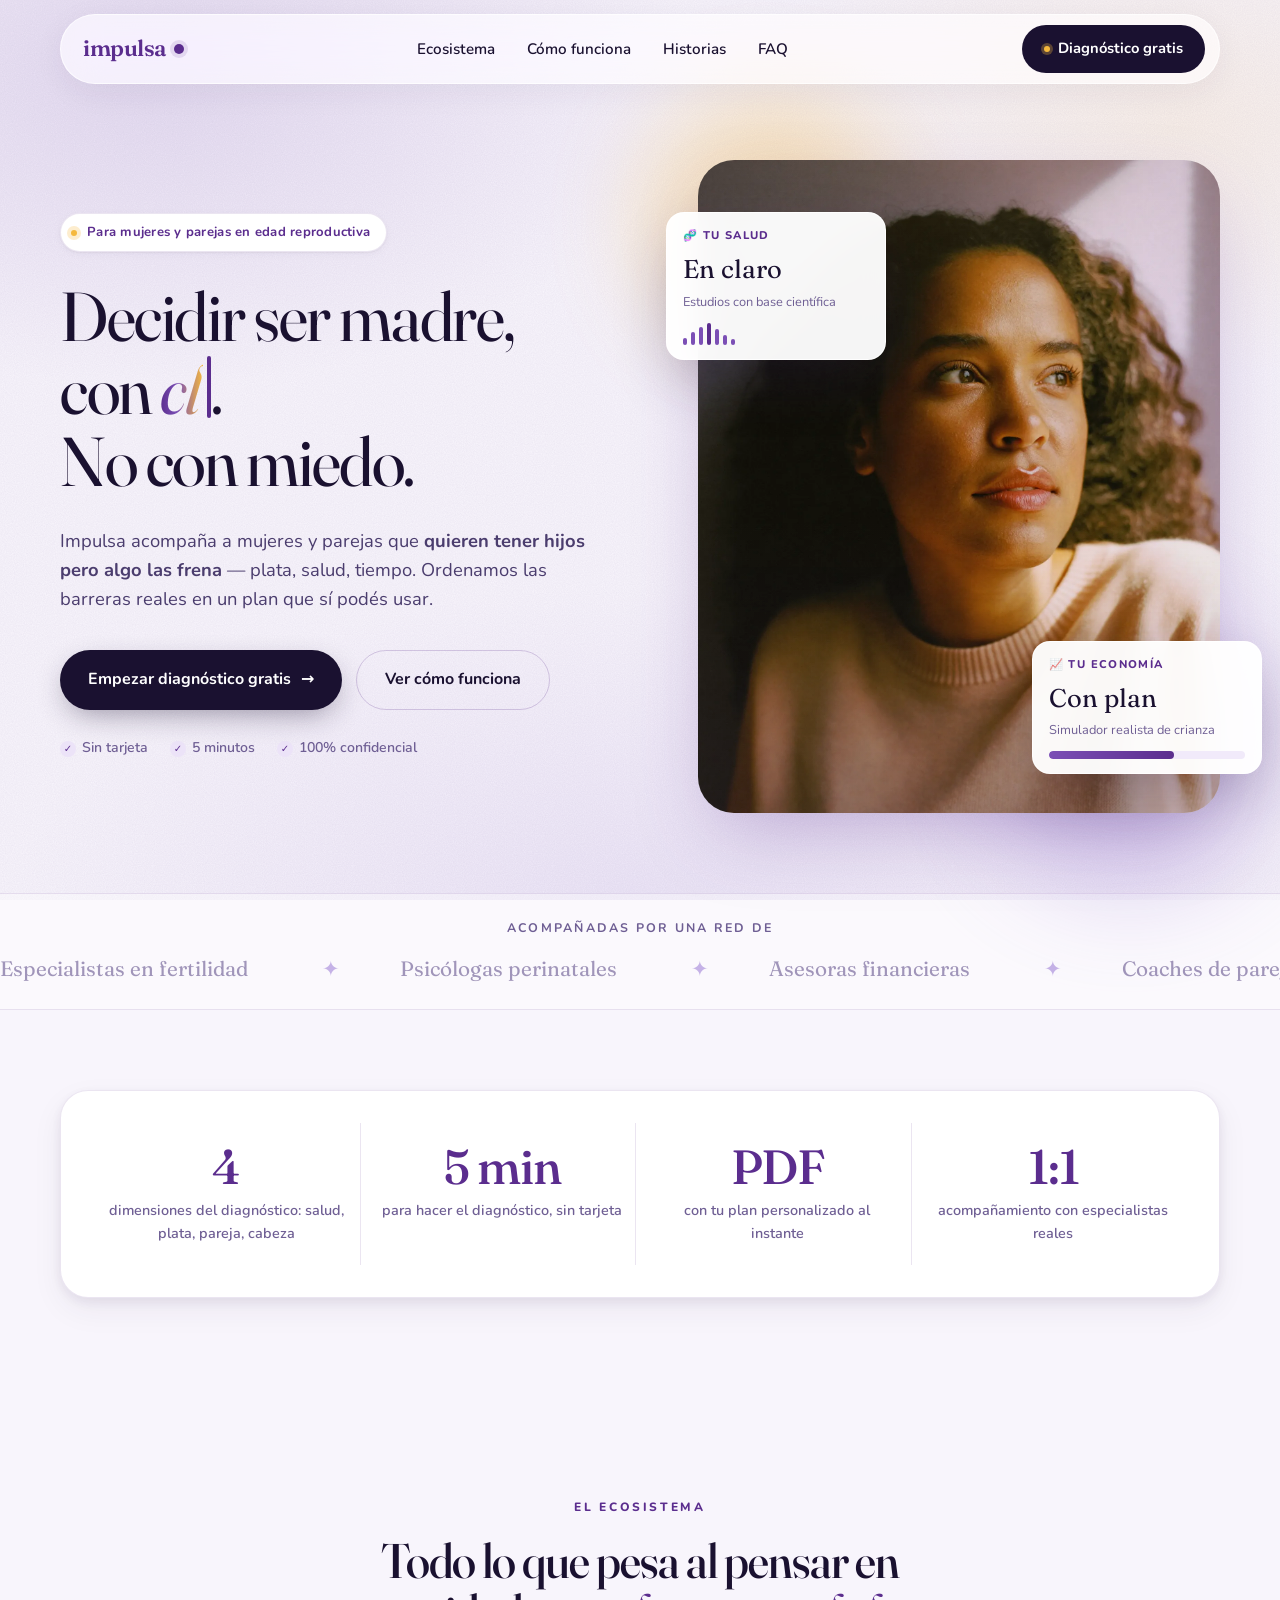
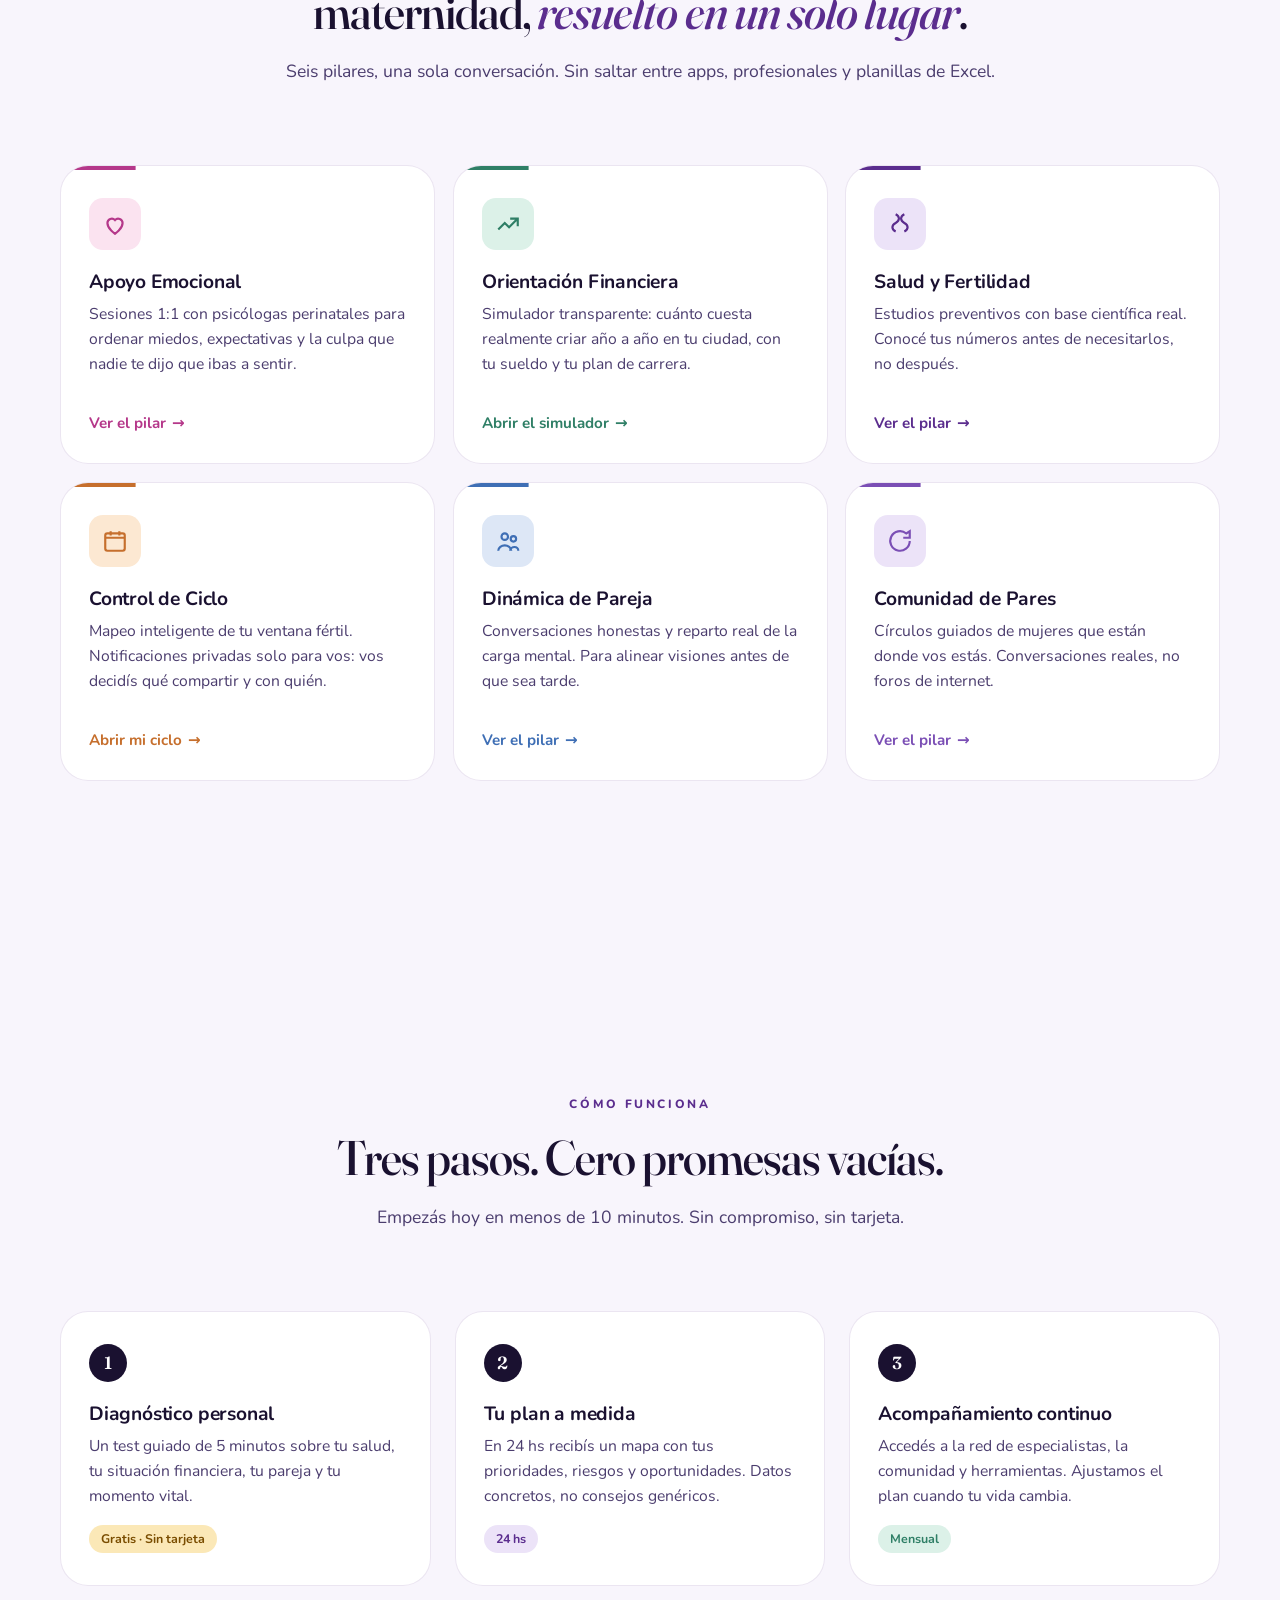
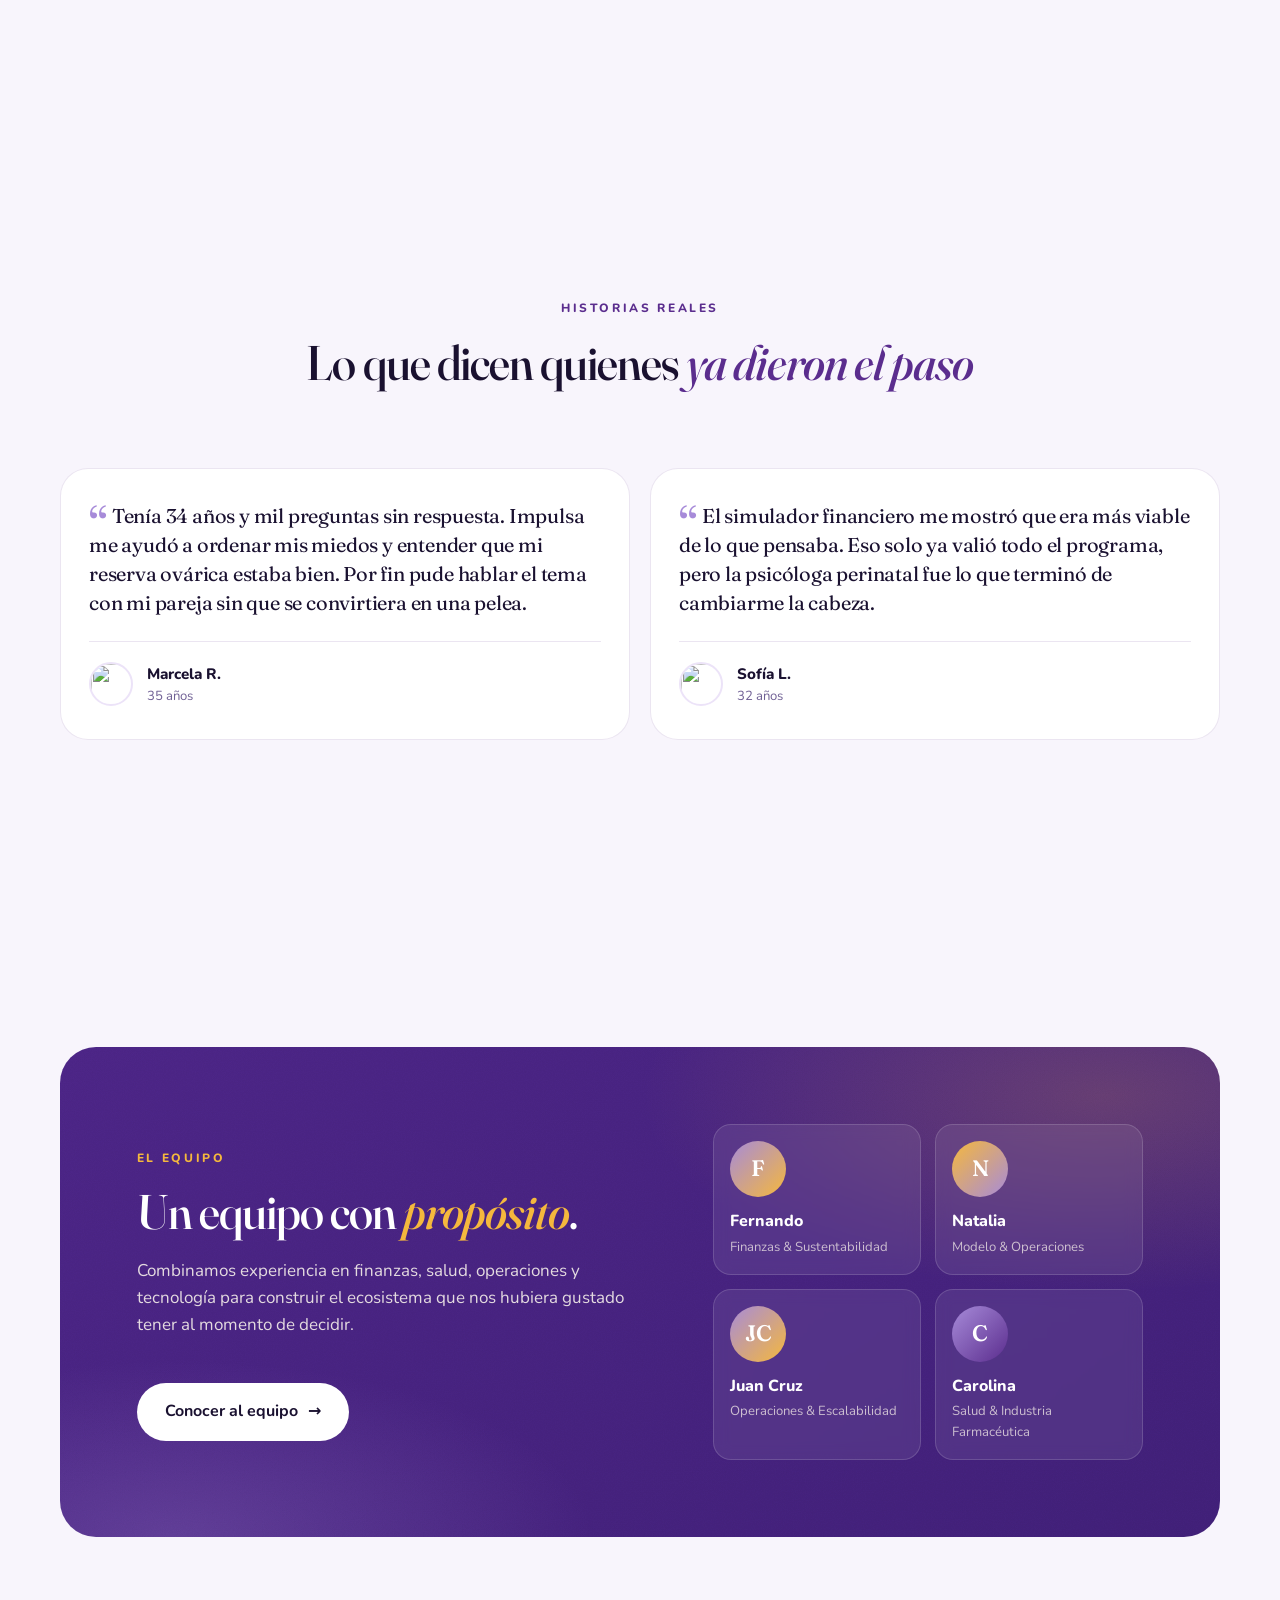
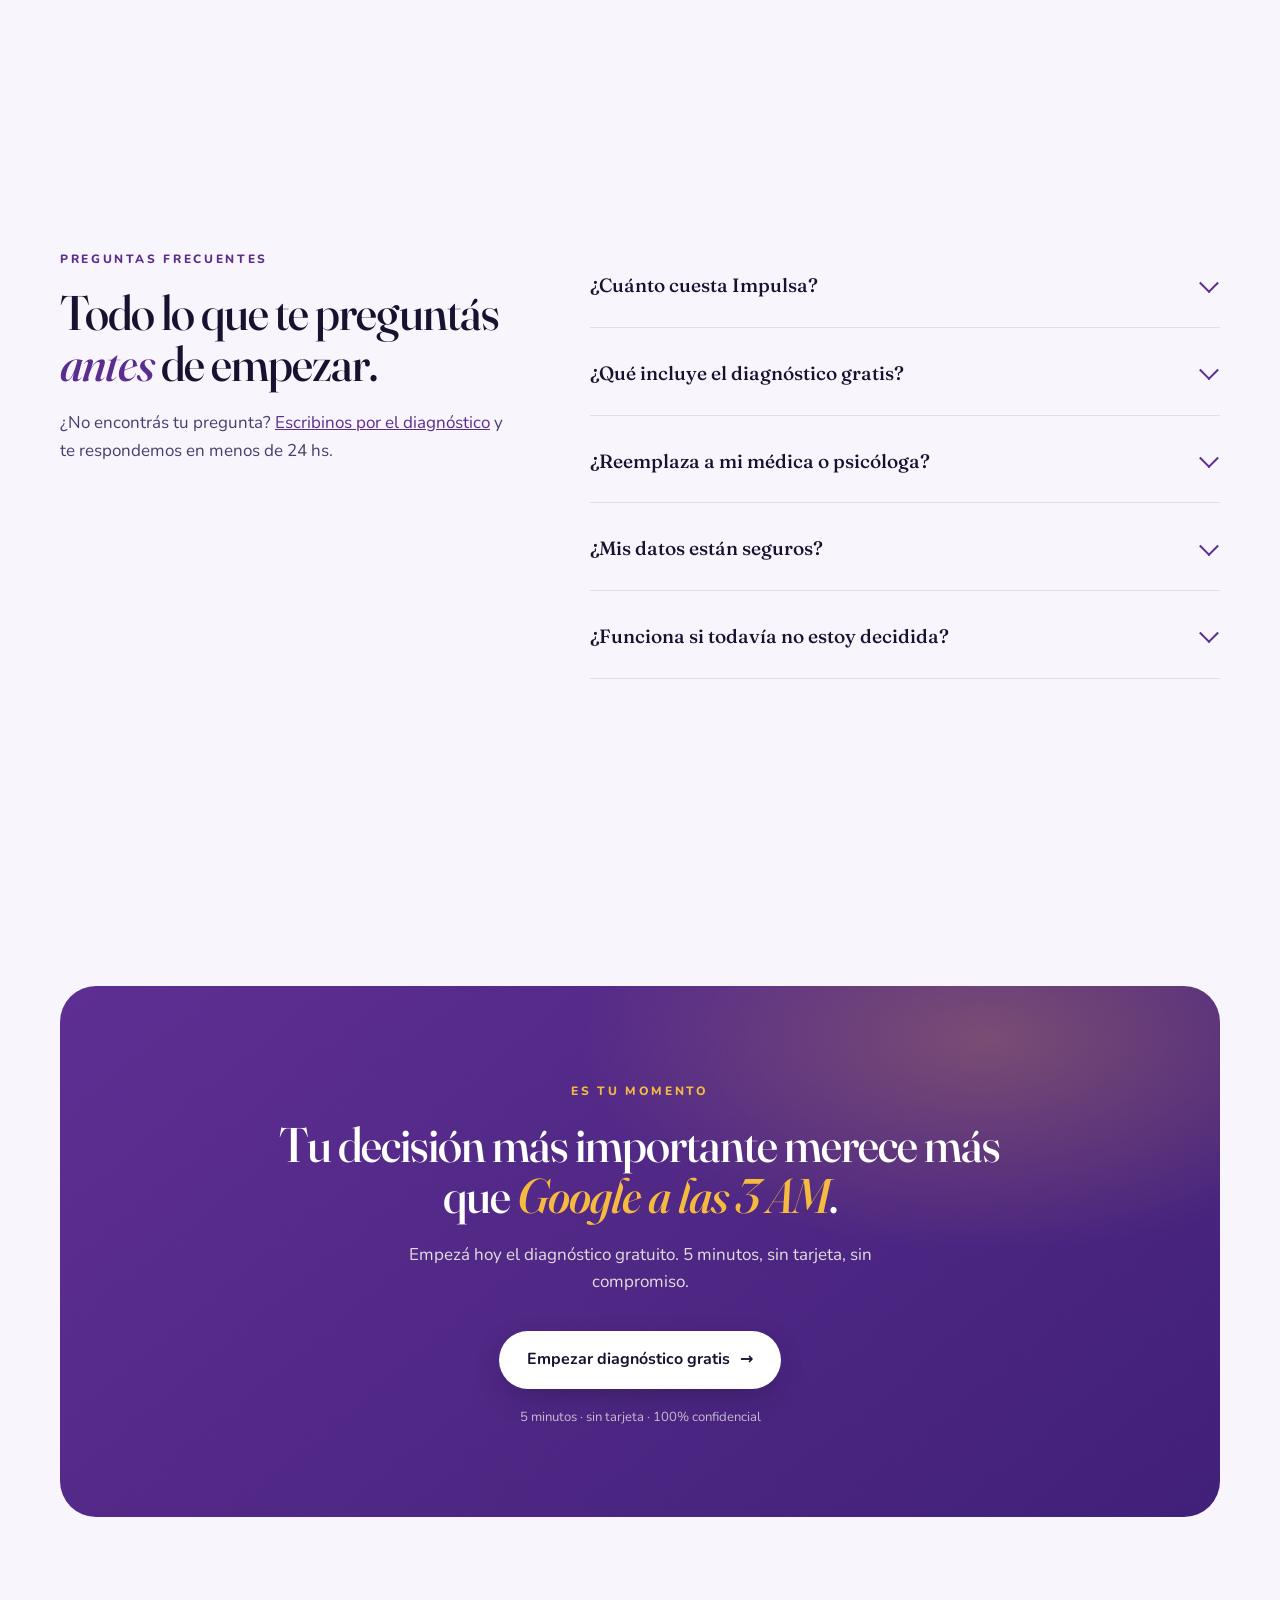
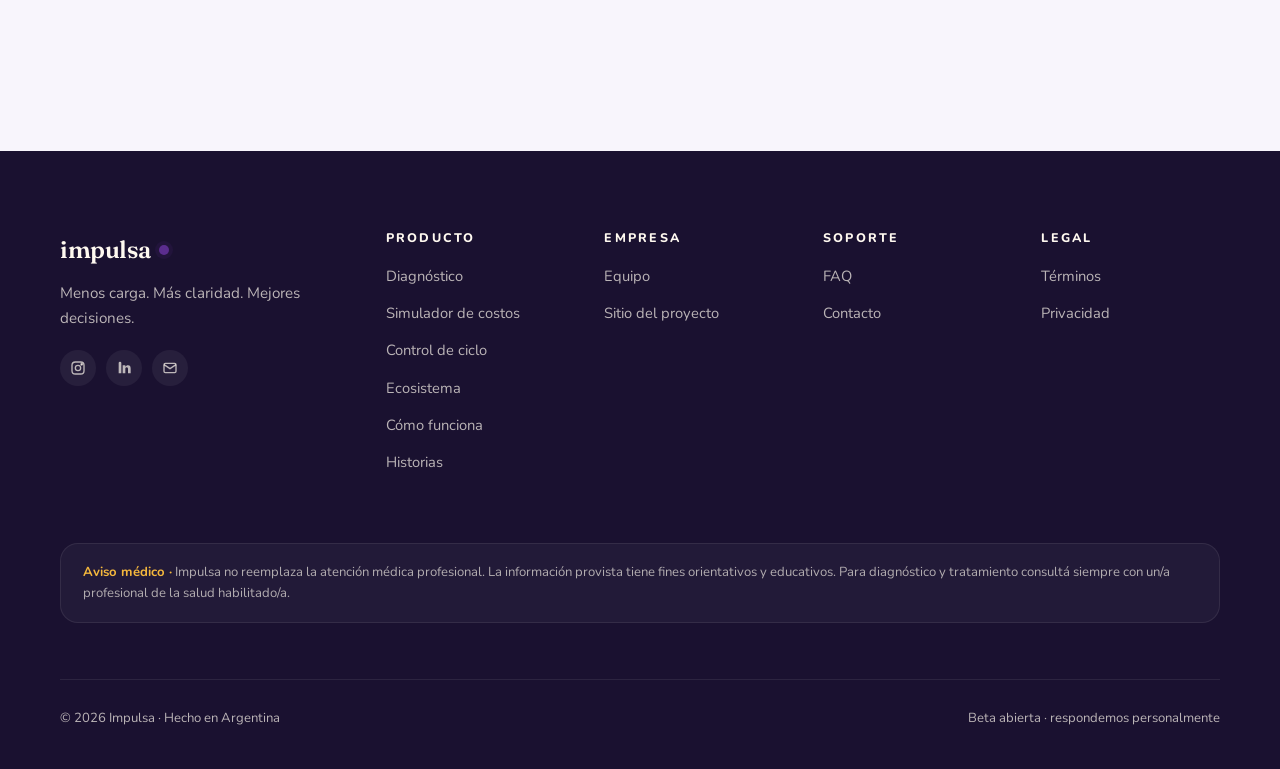
==== index.html @ 575bdd4b "Add files via upload" ====
<!doctype html>
<html lang="es-AR">
<head>
  <meta charset="UTF-8" />
  <meta name="viewport" content="width=device-width, initial-scale=1.0" />
  <meta name="theme-color" content="#5B2D8E" />
  <title>Impulsa · Decidir ser madre con claridad, no con miedo</title>
  <meta name="description" content="Acompañamiento para mujeres y parejas que quieren tener hijos pero algo las frena: plata, salud, tiempo. Diagnóstico gratis en 5 minutos con PDF al instante." />
  <meta property="og:title" content="Impulsa · Decidir ser madre con claridad" />
  <meta property="og:description" content="Salud, plata, pareja y cabeza en un solo plan. Diagnóstico gratis en 5 minutos." />
  <meta property="og:type" content="website" />
  <meta property="og:url" content="https://juan-weld.vercel.app/" />
  <meta property="og:locale" content="es_AR" />
  <meta property="og:image" content="https://juan-weld.vercel.app/hero-mujer.webp" />
  <meta name="twitter:card" content="summary_large_image" />
  <meta name="twitter:title" content="Impulsa · Decidir ser madre con claridad" />
  <meta name="twitter:description" content="Salud, plata, pareja y cabeza en un solo plan. Diagnóstico gratis en 5 minutos." />
  <meta name="twitter:image" content="https://juan-weld.vercel.app/hero-mujer.webp" />
  <link rel="canonical" href="https://juan-weld.vercel.app/" />

  <link rel="icon" type="image/svg+xml" href="data:image/svg+xml,%3Csvg xmlns='http://www.w3.org/2000/svg' viewBox='0 0 64 64'%3E%3Cdefs%3E%3ClinearGradient id='g' x1='0' y1='0' x2='1' y2='1'%3E%3Cstop offset='0' stop-color='%235B2D8E'/%3E%3Cstop offset='1' stop-color='%23F5B83D'/%3E%3C/linearGradient%3E%3C/defs%3E%3Crect width='64' height='64' rx='14' fill='url(%23g)'/%3E%3Ctext x='32' y='44' text-anchor='middle' font-family='Georgia,serif' font-size='38' font-style='italic' fill='white'%3Ei%3C/text%3E%3C/svg%3E" />

  <link rel="preconnect" href="https://fonts.googleapis.com" />
  <link rel="preconnect" href="https://fonts.gstatic.com" crossorigin />
  <link rel="preload" as="image" href="/hero-mujer.webp" fetchpriority="high" />
  <link href="https://fonts.googleapis.com/css2?family=Fraunces:opsz,wght@9..144,400;9..144,500;9..144,600&family=Nunito:wght@400;700;800&display=swap" rel="stylesheet" />

  <script type="application/ld+json">
  {
    "@context": "https://schema.org",
    "@graph": [
      {
        "@type": "Organization",
        "@id": "https://juan-weld.vercel.app/#organization",
        "name": "Impulsa",
        "url": "https://juan-weld.vercel.app/",
        "logo": "https://juan-weld.vercel.app/hero-mujer.webp",
        "description": "Acompañamiento para mujeres y parejas en edad reproductiva que quieren tener hijos pero algo las frena: plata, salud, tiempo. Diagnóstico gratis con PDF personalizado.",
        "areaServed": { "@type": "Country", "name": "Argentina" },
        "knowsAbout": ["Maternidad", "Fertilidad", "Salud reproductiva", "Planificación familiar", "Apoyo emocional perinatal"]
      },
      {
        "@type": "WebSite",
        "@id": "https://juan-weld.vercel.app/#website",
        "url": "https://juan-weld.vercel.app/",
        "name": "Impulsa",
        "publisher": { "@id": "https://juan-weld.vercel.app/#organization" },
        "inLanguage": "es-AR"
      },
      {
        "@type": "FAQPage",
        "mainEntity": [
          {
            "@type": "Question",
            "name": "¿Cuánto cuesta Impulsa?",
            "acceptedAnswer": {
              "@type": "Answer",
              "text": "El diagnóstico inicial es 100% gratuito y sin tarjeta. Estamos terminando de definir los planes; cuando arranquemos vas a poder elegir cómo seguir, sin letra chica y cancelando cuando quieras."
            }
          },
          {
            "@type": "Question",
            "name": "¿Qué incluye el diagnóstico gratis?",
            "acceptedAnswer": {
              "@type": "Answer",
              "text": "Un test guiado de 5 minutos sobre las dimensiones clave (salud, plata, pareja, cabeza), un PDF con tu plan personalizado al instante y, si querés, una llamada con una especialista de Impulsa para conversarlo."
            }
          },
          {
            "@type": "Question",
            "name": "¿Reemplaza a mi médica o psicóloga?",
            "acceptedAnswer": {
              "@type": "Answer",
              "text": "No. Impulsa no reemplaza atención médica profesional. Te conectamos con una red de especialistas independientes y te damos contexto, pero los tratamientos siempre los indica tu profesional de confianza."
            }
          },
          {
            "@type": "Question",
            "name": "¿Mis datos están seguros?",
            "acceptedAnswer": {
              "@type": "Answer",
              "text": "Sí. Encriptamos toda tu información, nunca la compartimos con terceros y vos decidís qué se comparte con tu pareja (si lo deseás). Cumplimos con la normativa de protección de datos personales."
            }
          },
          {
            "@type": "Question",
            "name": "¿Funciona si todavía no estoy decidida?",
            "acceptedAnswer": {
              "@type": "Answer",
              "text": "Sí. La mayoría de quienes empiezan tienen la idea pero algo las frena — plata, salud, tiempo, pareja. El diagnóstico te ayuda a ordenar las barreras concretas y ver el próximo paso, sin presión y sin agenda."
            }
          }
        ]
      }
    ]
  }
  </script>

  <style>
    /* ============================================================
       1. TOKENS
       ============================================================ */
    :root {
      --purple-900: #2D1F47;
      --purple-700: #3F1F75;
      --purple-600: #4A2483;
      --purple-500: #5B2D8E;
      --purple-400: #7B4FB5;
      --purple-300: #A78BD9;
      --purple-200: #D6C4F0;
      --purple-100: #ECE3F8;
      --lavender:   #F8F5FC;
      --lavender-2: #F1EAFA;
      --cream:      #FFF9F0;
      --gold:       #F5B83D;
      --gold-soft:  #FBE8B7;
      --rose:       #F38BA8;
      --teal:       #6FB1A4;
      --ink:        #1A1130;
      --ink-soft:   #4B3D6E;
      --ink-mute:   #6F5F94;
      --white:      #FFFFFF;
      --border:     rgba(91,45,142,.12);
      --border-strong: rgba(91,45,142,.22);
      --shadow-sm: 0 1px 2px rgba(45,31,71,.06), 0 2px 8px rgba(45,31,71,.04);
      --shadow-md: 0 4px 12px rgba(45,31,71,.08), 0 12px 32px rgba(45,31,71,.06);
      --shadow-lg: 0 20px 60px -10px rgba(45,31,71,.18), 0 8px 24px rgba(45,31,71,.08);
      --shadow-xl: 0 30px 80px -20px rgba(91,45,142,.35);
      --radius-sm: 10px;
      --radius-md: 18px;
      --radius-lg: 28px;
      --radius-xl: 36px;
      --ease-out: cubic-bezier(.22,1,.36,1);
      --ease-spring: cubic-bezier(.34,1.56,.64,1);
      --container: 1240px;
      --space-section: clamp(80px, 12vw, 160px);
    }

    /* ============================================================
       2. RESET + BASE
       ============================================================ */
    *, *::before, *::after { box-sizing: border-box; }
    [hidden] { display: none !important; }
    html { -webkit-text-size-adjust: 100%; scroll-behavior: smooth; }
    /* Focus visible global */
    *:focus { outline: none; }
    *:focus-visible {
      outline: 2px solid var(--gold);
      outline-offset: 3px;
      border-radius: 4px;
    }
    body {
      margin: 0;
      font-family: "Nunito", system-ui, -apple-system, sans-serif;
      font-size: 17px;
      line-height: 1.6;
      color: var(--ink-soft);
      background: var(--lavender);
      overflow-x: hidden;
      -webkit-font-smoothing: antialiased;
      text-rendering: optimizeLegibility;
    }
    h1,h2,h3,h4 {
      font-family: "Fraunces", "Nunito", serif;
      font-weight: 600;
      font-variation-settings: "opsz" 144;
      color: var(--ink);
      letter-spacing: -0.02em;
      line-height: 1.05;
      margin: 0 0 .4em;
    }
    h1 { font-size: clamp(2.6rem, 5.8vw, 5rem); font-weight: 500; }
    h2 { font-size: clamp(2rem, 3.8vw, 3.4rem); font-weight: 500; }
    h3 { font-size: clamp(1.2rem, 1.5vw, 1.4rem); font-family: "Nunito", sans-serif; font-weight: 700; letter-spacing: -.01em; color: var(--ink); }
    p { margin: 0 0 1em; }
    a { color: inherit; text-decoration: none; }
    img, svg { display: block; max-width: 100%; }
    button { font: inherit; cursor: pointer; border: 0; background: none; color: inherit; }
    ::selection { background: var(--purple-500); color: var(--cream); }

    .container {
      width: 100%;
      max-width: var(--container);
      margin: 0 auto;
      padding: 0 clamp(20px, 4vw, 40px);
    }

    /* Skip link — keyboard a11y */
    .skip-link {
      position: fixed; top: -100px; left: 16px;
      background: var(--purple-500); color: var(--cream);
      padding: 10px 16px; border-radius: 8px;
      font-weight: 700; font-size: .9rem;
      z-index: 9999;
      transition: top .2s var(--ease-out);
    }
    .skip-link:focus { top: 16px; outline: 2px solid var(--gold); outline-offset: 2px; }

    /* Reduced motion */
    @media (prefers-reduced-motion: reduce) {
      *, *::before, *::after {
        animation-duration: 0.01ms !important;
        transition-duration: 0.01ms !important;
        scroll-behavior: auto !important;
      }
    }

    /* ============================================================
       3. AMBIENT BACKGROUND (gradient mesh + grain)
       ============================================================ */
    .ambient {
      position: fixed; inset: 0; z-index: -2; pointer-events: none;
      background:
        radial-gradient(60% 50% at 12% 8%, rgba(123,79,181,.16) 0%, transparent 70%),
        radial-gradient(50% 40% at 92% 14%, rgba(245,184,61,.10) 0%, transparent 70%),
        radial-gradient(70% 50% at 50% 100%, rgba(167,139,217,.15) 0%, transparent 70%),
        var(--lavender);
    }
    .grain {
      position: fixed; inset: 0; z-index: -1; pointer-events: none;
      opacity: .35; mix-blend-mode: multiply;
      background-image: url("data:image/svg+xml;utf8,<svg xmlns='http://www.w3.org/2000/svg' width='200' height='200'><filter id='n'><feTurbulence type='fractalNoise' baseFrequency='.9' numOctaves='2' stitchTiles='stitch'/><feColorMatrix values='0 0 0 0 .18 0 0 0 0 .12 0 0 0 0 .28 0 0 0 .25 0'/></filter><rect width='100%25' height='100%25' filter='url(%23n)'/></svg>");
    }

    /* ============================================================
       4. NAVIGATION
       ============================================================ */
    .nav {
      position: fixed; top: 0; left: 0; right: 0; z-index: 100;
      padding: 14px 0;
      transition: padding .4s var(--ease-out), background .4s var(--ease-out);
    }
    .nav-inner {
      display: flex; align-items: center; justify-content: space-between;
      gap: 24px;
      padding: 10px 14px 10px 22px;
      border-radius: 999px;
      background: rgba(255,255,255,.65);
      backdrop-filter: blur(18px) saturate(180%);
      -webkit-backdrop-filter: blur(18px) saturate(180%);
      border: 1px solid rgba(255,255,255,.7);
      box-shadow: 0 8px 32px rgba(45,31,71,.06);
      transition: all .4s var(--ease-out);
    }
    .nav.is-scrolled { padding: 10px 0; }
    .nav.is-scrolled .nav-inner {
      background: rgba(255,255,255,.85);
      box-shadow: 0 10px 40px rgba(45,31,71,.10);
    }
    .logo {
      display: inline-flex; align-items: center; gap: 4px;
      font-family: "Fraunces", serif;
      font-weight: 600;
      font-size: 1.4rem;
      color: var(--purple-500);
      letter-spacing: -.02em;
    }
    .logo-mark {
      display: inline-block;
      width: 10px; height: 10px;
      background: var(--purple-500);
      border-radius: 50%;
      box-shadow: 0 0 0 4px rgba(91,45,142,.12);
      margin-left: 4px;
      animation: pulse 2.4s ease-in-out infinite;
    }
    @keyframes pulse {
      0%,100% { box-shadow: 0 0 0 4px rgba(91,45,142,.12); }
      50%     { box-shadow: 0 0 0 8px rgba(91,45,142,.04); }
    }
    .nav-links {
      display: flex; align-items: center; gap: 28px;
      list-style: none; padding: 0; margin: 0;
      font-weight: 600; font-size: .95rem;
      color: var(--ink);
    }
    .nav-links a {
      position: relative;
      padding: 6px 2px;
      transition: color .2s;
    }
    .nav-links a::after {
      content: ""; position: absolute; left: 0; right: 0; bottom: 0;
      height: 2px; background: var(--purple-500);
      transform: scaleX(0); transform-origin: left;
      transition: transform .3s var(--ease-out);
    }
    .nav-links a:hover { color: var(--purple-500); }
    .nav-links a:hover::after { transform: scaleX(1); }

    .nav-cta {
      display: inline-flex; align-items: center; gap: 8px;
      padding: 12px 22px;
      background: var(--ink);
      color: var(--white);
      border-radius: 999px;
      font-weight: 700; font-size: .92rem;
      transition: transform .3s var(--ease-out), background .3s;
      will-change: transform;
    }
    .nav-cta:hover { background: var(--purple-500); transform: translateY(-1px); }
    .nav-cta .dot {
      width: 6px; height: 6px; border-radius: 50%;
      background: var(--gold);
      box-shadow: 0 0 0 3px rgba(245,184,61,.3);
    }

    .nav-toggle {
      display: none;
      width: 44px; height: 44px;
      border-radius: 50%;
      background: var(--ink);
      color: var(--white);
      align-items: center; justify-content: center;
    }
    .nav-toggle span,
    .nav-toggle span::before,
    .nav-toggle span::after {
      content: ""; display: block;
      width: 18px; height: 2px;
      background: var(--white);
      border-radius: 2px;
      position: relative;
      transition: transform .3s, top .3s, opacity .2s;
    }
    .nav-toggle span::before { position: absolute; top: -6px; }
    .nav-toggle span::after  { position: absolute; top:  6px; }
    .nav.is-open .nav-toggle span { background: transparent; }
    .nav.is-open .nav-toggle span::before { top: 0; transform: rotate(45deg); }
    .nav.is-open .nav-toggle span::after  { top: 0; transform: rotate(-45deg); }

    /* ============================================================
       5. BUTTONS
       ============================================================ */
    .btn {
      display: inline-flex; align-items: center; gap: 10px;
      padding: 16px 28px;
      border-radius: 999px;
      font-weight: 700; font-size: 1rem;
      transition: transform .35s var(--ease-out), box-shadow .35s, background .3s;
      will-change: transform;
    }
    .btn-primary {
      background: var(--ink);
      color: var(--white);
      box-shadow: 0 10px 30px -8px rgba(26,17,48,.45);
    }
    .btn-primary:hover {
      transform: translateY(-2px);
      box-shadow: 0 18px 40px -10px rgba(26,17,48,.55);
      background: var(--purple-500);
    }
    .btn-ghost {
      color: var(--ink);
      background: transparent;
      border: 1.5px solid var(--border-strong);
    }
    .btn-ghost:hover { background: var(--white); transform: translateY(-2px); }
    .btn .arrow {
      display: inline-block;
      transition: transform .35s var(--ease-out);
    }
    .btn:hover .arrow { transform: translateX(4px); }

    /* ============================================================
       6. HERO
       ============================================================ */
    .hero {
      position: relative;
      padding-top: 160px; padding-bottom: 80px;
      min-height: 92vh;
      display: flex; align-items: center;
    }
    .hero-grid {
      display: grid;
      grid-template-columns: 1.05fr .95fr;
      gap: 60px; align-items: center;
    }
    .eyebrow {
      display: inline-flex; align-items: center; gap: 10px;
      padding: 8px 16px 8px 10px;
      background: var(--white);
      border: 1px solid var(--border);
      border-radius: 999px;
      font-size: .82rem; font-weight: 700;
      color: var(--purple-500);
      letter-spacing: .02em;
      box-shadow: var(--shadow-sm);
      margin-bottom: 28px;
    }
    .eyebrow .dot {
      width: 6px; height: 6px; border-radius: 50%;
      background: var(--gold);
      box-shadow: 0 0 0 4px rgba(245,184,61,.25);
    }
    .hero h1 {
      font-weight: 400;
      font-size: clamp(2.6rem, 5.4vw, 4.8rem);
    }
    .hero h1 .italic { font-style: italic; font-weight: 400; color: var(--purple-500); }
    .hero h1 #cycleWord {
      display: inline-block;
      min-width: 1ch;
      background: linear-gradient(90deg, var(--purple-500), var(--purple-400) 40%, var(--gold) 100%);
      -webkit-background-clip: text;
      background-clip: text;
      -webkit-text-fill-color: transparent;
      transition: opacity .15s ease;
    }
    .hero h1 .caret {
      display: inline-block;
      width: .055em;
      height: .9em;
      vertical-align: -0.06em;
      margin-left: 4px;
      background: var(--purple-500);
      border-radius: 2px;
      animation: caretBlink 1s steps(1) infinite;
    }
    @keyframes caretBlink { 0%,50% { opacity: 1; } 51%,100% { opacity: 0; } }
    .hero h1 .strike-add {
      display: inline-block;
      position: relative;
    }
    .hero h1 .strike-add::after {
      content: "";
      position: absolute; left: -4%; right: -4%; top: 55%;
      height: .08em; background: var(--rose);
      transform: scaleX(0); transform-origin: left;
      animation: strike 1.2s var(--ease-out) .9s forwards;
    }
    @keyframes strike { to { transform: scaleX(1); } }
    .hero-sub {
      font-size: 1.15rem;
      max-width: 540px;
      margin: 20px 0 36px;
      color: var(--ink-soft);
    }
    .hero-ctas {
      display: flex; flex-wrap: wrap; gap: 14px;
      margin-bottom: 28px;
    }
    .hero-trust {
      display: flex; align-items: center; flex-wrap: wrap;
      gap: 14px 22px;
      font-size: .88rem; color: var(--ink-mute);
      font-weight: 600;
    }
    .hero-trust .check {
      width: 16px; height: 16px; border-radius: 50%;
      background: var(--purple-100); color: var(--purple-500);
      display: inline-flex; align-items: center; justify-content: center;
      margin-right: 6px; font-size: 10px; font-weight: 800;
    }

    /* Hero visual — photo + floating product card */
    .hero-visual {
      position: relative;
      aspect-ratio: 4/5;
      perspective: 1400px;
    }
    .hv-frame {
      position: absolute; inset: 0;
      border-radius: var(--radius-xl);
      overflow: hidden;
      box-shadow: var(--shadow-xl);
      isolation: isolate;
    }
    .hv-frame img {
      width: 100%; height: 100%;
      object-fit: cover;
      object-position: center 30%;
      transform: scale(1.02);
      transition: transform 1.4s var(--ease-out);
    }
    .hero-visual:hover .hv-frame img { transform: scale(1.06); }
    .hv-frame::after {
      content: "";
      position: absolute; inset: 0;
      background:
        linear-gradient(180deg, transparent 55%, rgba(45,31,71,.18) 100%),
        radial-gradient(120% 60% at 50% 0%, rgba(245,184,61,.10), transparent 60%);
      pointer-events: none;
    }
    .hv-orb {
      position: absolute; border-radius: 50%; filter: blur(50px); opacity: .55; z-index: -1;
    }
    .hv-orb.a { width: 240px; height: 240px; top: -60px; left: -50px; background: var(--gold); opacity: .35; }
    .hv-orb.b { width: 300px; height: 300px; bottom: -80px; right: -60px; background: var(--purple-300); opacity: .35; }

    .hv-card {
      position: absolute;
      background: rgba(255,255,255,.96);
      border: 1px solid rgba(255,255,255,.9);
      backdrop-filter: blur(14px);
      border-radius: 18px;
      padding: 14px 16px;
      box-shadow: 0 24px 60px -10px rgba(45,31,71,.32);
      animation: float 6s ease-in-out infinite;
      z-index: 2;
    }
    .hv-card.c1 { top: 8%; left: -6%; width: 220px; animation-delay: 0s; --r: -3deg; }
    .hv-card.c3 { bottom: 6%; right: -8%; width: 230px; animation-delay: -3s; --r: 2deg; }
    @keyframes float {
      0%,100% { transform: translateY(0) rotate(var(--r,0deg)); }
      50%     { transform: translateY(-10px) rotate(var(--r,0deg)); }
    }

    .hv-card .label { font-size: .7rem; font-weight: 800; color: var(--purple-500); letter-spacing: .12em; text-transform: uppercase; }
    .hv-card .value { font-family: "Fraunces", serif; font-size: 1.6rem; color: var(--ink); margin-top: 4px; }
    .hv-card .meta  { font-size: .8rem; color: var(--ink-mute); margin-top: 2px; }

    /* mini calendar in card */
    .mini-cal { display: grid; grid-template-columns: repeat(7,1fr); gap: 4px; margin-top: 10px; }
    .mini-cal span {
      aspect-ratio: 1; border-radius: 6px;
      background: var(--lavender-2);
      display: grid; place-items: center;
      font-size: .65rem; color: var(--ink-mute); font-weight: 700;
    }
    .mini-cal span.f { background: var(--rose); color: white; }
    .mini-cal span.t { background: var(--gold); color: var(--ink); }

    /* bar in financial card */
    .bar { height: 8px; background: var(--lavender-2); border-radius: 99px; overflow: hidden; margin-top: 10px; }
    .bar i { display:block; height: 100%; width: 64%; background: linear-gradient(90deg, var(--purple-400), var(--purple-500)); border-radius: 99px; animation: grow 2s var(--ease-out) .4s both; }
    @keyframes grow { from { width: 0; } }

    /* heart pulse in mood card */
    .heart-row { display: flex; gap: 4px; align-items: flex-end; height: 22px; margin-top: 10px; }
    .heart-row b { display: block; width: 4px; background: var(--purple-400); border-radius: 2px; animation: heart 1.8s ease-in-out infinite; }
    .heart-row b:nth-child(1){ height: 30%; animation-delay: 0s }
    .heart-row b:nth-child(2){ height: 55%; animation-delay: .1s }
    .heart-row b:nth-child(3){ height: 80%; animation-delay: .2s }
    .heart-row b:nth-child(4){ height: 100%; animation-delay: .3s; background: var(--purple-500) }
    .heart-row b:nth-child(5){ height: 70%; animation-delay: .4s }
    .heart-row b:nth-child(6){ height: 45%; animation-delay: .5s }
    .heart-row b:nth-child(7){ height: 25%; animation-delay: .6s }
    @keyframes heart { 0%,100% { transform: scaleY(.85);} 50% { transform: scaleY(1.15);} }

    /* ============================================================
       7. MARQUEE TRUST STRIP
       ============================================================ */
    .marquee-wrap {
      padding: 24px 0;
      border-top: 1px solid var(--border);
      border-bottom: 1px solid var(--border);
      background: rgba(255,255,255,.4);
      overflow: hidden;
    }
    .marquee-label {
      text-align: center;
      font-size: .78rem; letter-spacing: .18em; text-transform: uppercase;
      color: var(--ink-mute); font-weight: 700;
      margin-bottom: 14px;
    }
    .marquee {
      display: flex; gap: 60px;
      animation: scroll 28s linear infinite;
      width: max-content;
    }
    .marquee span {
      font-family: "Fraunces", serif;
      font-size: 1.3rem; color: var(--ink-mute);
      display: inline-flex; align-items: center; gap: 14px;
      white-space: nowrap;
      opacity: .65;
    }
    .marquee span::after {
      content: "✦"; color: var(--purple-300); margin-left: 60px;
    }
    @keyframes scroll {
      to { transform: translateX(-50%); }
    }

    /* ============================================================
       8. SECTION SHARED
       ============================================================ */
    section {
      padding: var(--space-section) 0;
      position: relative;
    }
    .section-head {
      max-width: 720px;
      margin: 0 auto 80px;
      text-align: center;
    }
    .section-head.left {
      text-align: left; margin-left: 0;
    }
    .section-eyebrow {
      display: inline-block;
      font-size: .75rem; letter-spacing: .22em; text-transform: uppercase;
      color: var(--purple-500); font-weight: 800;
      margin-bottom: 18px;
    }
    .section-head p { font-size: 1.1rem; color: var(--ink-soft); }

    /* ============================================================
       9. STATS
       ============================================================ */
    .stats {
      display: grid;
      grid-template-columns: repeat(4, 1fr);
      gap: 8px;
      padding: 32px;
      border-radius: var(--radius-lg);
      background: var(--white);
      border: 1px solid var(--border);
      box-shadow: var(--shadow-md);
    }
    .stat {
      text-align: center;
      padding: 20px 12px;
      border-right: 1px solid var(--border);
    }
    .stat:last-child { border-right: 0; }
    .stat-num {
      font-family: "Fraunces", serif;
      font-size: clamp(2.2rem, 4vw, 3rem);
      color: var(--purple-500);
      font-weight: 500;
      line-height: 1;
      letter-spacing: -.03em;
    }
    .stat-label {
      font-size: .9rem; color: var(--ink-mute);
      margin-top: 8px; font-weight: 600;
    }

    /* ============================================================
       10. ECOSISTEMA — 6 CARDS
       ============================================================ */
    .eco-grid {
      display: grid;
      grid-template-columns: repeat(3, 1fr);
      gap: 18px;
    }
    .eco-card {
      position: relative;
      background: var(--white);
      border: 1px solid var(--border);
      border-radius: var(--radius-lg);
      padding: 32px 28px 28px;
      transition: transform .5s var(--ease-out), box-shadow .5s, border-color .3s;
      will-change: transform;
      overflow: hidden;
      min-height: 260px;
      display: flex; flex-direction: column;
    }
    .eco-card::before {
      content: ""; position: absolute; left: 0; right: 0; top: 0;
      height: 4px;
      background: var(--accent, var(--purple-500));
      transform: scaleX(.2); transform-origin: left;
      transition: transform .6s var(--ease-out);
    }
    .eco-card:hover {
      transform: translateY(-6px);
      box-shadow: var(--shadow-lg);
      border-color: var(--accent, var(--purple-300));
    }
    .eco-card:hover::before { transform: scaleX(1); }
    .eco-card .icon {
      width: 52px; height: 52px;
      border-radius: 14px;
      display: grid; place-items: center;
      background: var(--accent-bg, var(--purple-100));
      color: var(--accent, var(--purple-500));
      margin-bottom: 22px;
    }
    .eco-card .icon svg { width: 26px; height: 26px; }
    .eco-card h3 { margin-bottom: 10px; }
    .eco-card p { color: var(--ink-soft); font-size: .98rem; }
    .eco-card .more {
      margin-top: auto;
      display: inline-flex; align-items: center; gap: 6px;
      font-weight: 700; color: var(--accent, var(--purple-500));
      font-size: .95rem;
      padding-top: 18px;
    }
    .eco-card .more .arrow { transition: transform .35s var(--ease-out); }
    .eco-card:hover .more .arrow { transform: translateX(4px); }

    .eco-card.c-emo  { --accent: #B5388A; --accent-bg: #FBE3F0; }
    .eco-card.c-fin  { --accent: #2F7F66; --accent-bg: #DCF1E8; }
    .eco-card.c-fer  { --accent: #5B2D8E; --accent-bg: var(--purple-100); }
    .eco-card.c-cic  { --accent: #C66F2D; --accent-bg: #FCE8D2; }
    .eco-card.c-par  { --accent: #3F6FB5; --accent-bg: #DDE7F6; }
    .eco-card.c-com  { --accent: #7B4FB5; --accent-bg: #ECE3F8; }

    /* ============================================================
       11. CÓMO FUNCIONA — 3 PASOS
       ============================================================ */
    .steps {
      display: grid;
      grid-template-columns: repeat(3, 1fr);
      gap: 24px;
      position: relative;
    }
    .step {
      background: var(--white);
      border: 1px solid var(--border);
      border-radius: var(--radius-lg);
      padding: 32px 28px;
      position: relative;
    }
    .step-num {
      display: inline-flex; align-items: center; justify-content: center;
      width: 38px; height: 38px;
      border-radius: 50%;
      background: var(--ink);
      color: var(--white);
      font-family: "Fraunces", serif;
      font-size: 1.1rem; font-weight: 600;
      margin-bottom: 22px;
    }
    .step h3 { margin-bottom: 10px; }
    .step p { color: var(--ink-soft); font-size: .98rem; margin: 0; }
    .step .tag {
      display: inline-block; margin-top: 16px;
      padding: 4px 12px; border-radius: 999px;
      background: var(--gold-soft); color: #7A4D00;
      font-size: .78rem; font-weight: 700;
    }

    /* ============================================================
       12. TESTIMONIOS
       ============================================================ */
    .testi-grid {
      display: grid;
      grid-template-columns: repeat(2, 1fr);
      gap: 20px;
    }
    .testi {
      background: var(--white);
      border: 1px solid var(--border);
      border-radius: var(--radius-lg);
      padding: 32px 28px;
      display: flex; flex-direction: column;
    }
    .testi .quote {
      font-family: "Fraunces", serif;
      font-weight: 400;
      font-size: 1.25rem;
      line-height: 1.45;
      color: var(--ink);
      letter-spacing: -.01em;
      margin: 0 0 24px;
    }
    .testi .quote::before {
      content: "“"; font-size: 3rem; color: var(--purple-300);
      line-height: 0; vertical-align: -.4em; margin-right: 4px;
    }
    .testi-foot {
      display: flex; align-items: center; gap: 14px;
      margin-top: auto;
      padding-top: 20px;
      border-top: 1px solid var(--border);
    }
    .testi-foot img {
      width: 44px; height: 44px; border-radius: 50%;
      object-fit: cover;
      border: 2px solid var(--purple-100);
    }
    .testi .name { font-weight: 800; color: var(--ink); font-size: .95rem; }
    .testi .role { font-size: .82rem; color: var(--ink-mute); }
    .testi .metric {
      margin-left: auto;
      padding: 6px 12px; border-radius: 999px;
      background: var(--lavender-2);
      color: var(--purple-500);
      font-size: .78rem; font-weight: 700;
    }

    /* ============================================================
       13. EQUIPO — purple block
       ============================================================ */
    .team-block {
      background:
        radial-gradient(80% 80% at 90% 10%, rgba(245,184,61,.18), transparent 50%),
        radial-gradient(60% 60% at 10% 100%, rgba(167,139,217,.25), transparent 60%),
        linear-gradient(145deg, var(--purple-600), var(--purple-700));
      color: var(--cream);
      border-radius: var(--radius-xl);
      padding: clamp(40px, 6vw, 80px);
      position: relative;
      overflow: hidden;
    }
    .team-block::before {
      content: ""; position: absolute; inset: 0;
      background-image: url("data:image/svg+xml;utf8,<svg xmlns='http://www.w3.org/2000/svg' width='200' height='200'><filter id='n'><feTurbulence type='fractalNoise' baseFrequency='.9' numOctaves='2' stitchTiles='stitch'/><feColorMatrix values='0 0 0 0 1 0 0 0 0 1 0 0 0 0 1 0 0 0 .12 0'/></filter><rect width='100%25' height='100%25' filter='url(%23n)'/></svg>");
      mix-blend-mode: overlay; opacity: .5; pointer-events: none;
    }
    .team-block h2 { color: var(--white); }
    .team-block .italic { font-style: italic; color: var(--gold); }
    .team-block p { color: rgba(255,250,240,.85); max-width: 520px; }
    .team-grid {
      display: grid; grid-template-columns: 1.2fr 1fr; gap: 60px; align-items: center;
      position: relative;
    }
    .team-photos {
      display: grid;
      grid-template-columns: repeat(2, 1fr);
      gap: 14px;
    }
    .team-mem {
      background: rgba(255,255,255,.08);
      border: 1px solid rgba(255,255,255,.15);
      border-radius: var(--radius-md);
      padding: 16px;
      backdrop-filter: blur(8px);
      transition: transform .4s var(--ease-out);
    }
    .team-mem:hover { transform: translateY(-4px); }
    .team-mem .av {
      width: 56px; height: 56px; border-radius: 50%;
      background: linear-gradient(135deg, var(--purple-300), var(--gold));
      display: grid; place-items: center;
      font-family: "Fraunces", serif; font-size: 1.4rem;
      color: var(--white); font-weight: 600;
      margin-bottom: 12px;
    }
    .team-mem .nm { font-weight: 800; color: var(--white); font-size: 1rem; }
    .team-mem .rl { font-size: .82rem; color: rgba(255,250,240,.7); margin-top: 2px; }
    .btn-light {
      background: var(--white); color: var(--ink); margin-top: 28px;
    }
    .btn-light:hover { background: var(--gold); }

    /* ============================================================
       14. FAQ
       ============================================================ */
    .faq-grid {
      display: grid; grid-template-columns: 1fr 1.4fr; gap: 80px;
    }
    .faq-list { display: flex; flex-direction: column; gap: 4px; }
    .faq-item {
      border-bottom: 1px solid var(--border);
      padding: 8px 0;
    }
    .faq-item summary {
      list-style: none;
      cursor: pointer;
      padding: 18px 50px 18px 0;
      font-family: "Fraunces", serif;
      font-size: 1.2rem; font-weight: 500;
      color: var(--ink);
      position: relative;
      transition: color .2s;
    }
    .faq-item summary::-webkit-details-marker { display: none; }
    .faq-item summary::after {
      content: ""; position: absolute; right: 4px; top: 50%;
      width: 14px; height: 14px;
      border-right: 2px solid var(--purple-500);
      border-bottom: 2px solid var(--purple-500);
      transform: translateY(-70%) rotate(45deg);
      transition: transform .3s var(--ease-out);
    }
    .faq-item[open] summary::after { transform: translateY(-30%) rotate(-135deg); }
    .faq-item summary:hover { color: var(--purple-500); }
    .faq-item .ans {
      padding: 0 50px 22px 0;
      color: var(--ink-soft);
      animation: fadeIn .4s var(--ease-out);
    }
    @keyframes fadeIn { from { opacity: 0; transform: translateY(-4px);} to { opacity: 1; transform: none;} }

    /* ============================================================
       15. CTA FINAL
       ============================================================ */
    .cta-final {
      background:
        radial-gradient(70% 80% at 80% 10%, rgba(245,184,61,.25), transparent 50%),
        linear-gradient(140deg, var(--purple-500), var(--purple-700));
      color: var(--white);
      border-radius: var(--radius-xl);
      padding: clamp(48px, 7vw, 90px);
      text-align: center;
      position: relative;
      overflow: hidden;
    }
    .cta-final::before {
      content: ""; position: absolute; inset: 0;
      background-image: url("data:image/svg+xml;utf8,<svg xmlns='http://www.w3.org/2000/svg' width='200' height='200'><filter id='n'><feTurbulence type='fractalNoise' baseFrequency='.9' numOctaves='2' stitchTiles='stitch'/><feColorMatrix values='0 0 0 0 1 0 0 0 0 1 0 0 0 0 1 0 0 0 .1 0'/></filter><rect width='100%25' height='100%25' filter='url(%23n)'/></svg>");
      mix-blend-mode: overlay; opacity: .6; pointer-events: none;
    }
    .cta-final h2 { color: var(--white); max-width: 760px; margin: 0 auto 20px; }
    .cta-final .italic { font-style: italic; color: var(--gold); }
    .cta-final p { color: rgba(255,250,240,.85); max-width: 560px; margin: 0 auto 36px; }
    .cta-final .btn-primary { background: var(--white); color: var(--ink); }
    .cta-final .btn-primary:hover { background: var(--gold); color: var(--ink); }
    .cta-final .micro {
      display: block; margin-top: 18px;
      font-size: .82rem; color: rgba(255,250,240,.7);
    }

    /* ============================================================
       16. FOOTER
       ============================================================ */
    footer {
      padding: 80px 0 40px;
      background: var(--ink);
      color: rgba(255,250,240,.7);
      margin-top: 80px;
    }
    .footer-grid {
      display: grid;
      grid-template-columns: 1.6fr repeat(4, 1fr);
      gap: 40px;
      padding-bottom: 56px;
      border-bottom: 1px solid rgba(255,255,255,.08);
    }
    .footer-brand .logo { color: var(--cream); font-size: 1.5rem; }
    .footer-brand p { font-size: .95rem; max-width: 320px; margin-top: 12px; }
    .footer-col h4 {
      font-family: "Nunito", sans-serif;
      font-size: .78rem; text-transform: uppercase; letter-spacing: .18em;
      color: var(--cream); font-weight: 800;
      margin-bottom: 18px;
    }
    .footer-col ul { list-style: none; padding: 0; margin: 0; display: flex; flex-direction: column; gap: 10px; }
    .footer-col a { font-size: .92rem; transition: color .2s; }
    .footer-col a:hover { color: var(--gold); }
    .footer-bottom {
      padding-top: 28px;
      display: flex; justify-content: space-between; align-items: center; flex-wrap: wrap;
      gap: 16px;
      font-size: .82rem;
    }
    .medical-disclaimer {
      grid-column: 1 / -1;
      padding: 18px 22px;
      background: rgba(255,255,255,.04);
      border: 1px solid rgba(255,255,255,.08);
      border-radius: var(--radius-md);
      font-size: .82rem;
      color: rgba(255,250,240,.65);
      margin-top: 28px;
    }
    .medical-disclaimer b { color: var(--gold); }
    .social {
      display: flex; gap: 10px;
    }
    .social a {
      width: 36px; height: 36px; border-radius: 50%;
      background: rgba(255,255,255,.06);
      display: grid; place-items: center;
      transition: background .2s, transform .2s;
    }
    .social a:hover { background: var(--purple-500); transform: translateY(-2px); }

    /* ============================================================
       16b. DIAGNOSTIC MODAL
       ============================================================ */
    .modal {
      position: fixed; inset: 0; z-index: 200;
      display: none;
      align-items: center; justify-content: center;
      padding: 20px;
    }
    .modal.is-open { display: flex; }
    .modal-backdrop {
      position: absolute; inset: 0;
      background: rgba(26,17,48,.55);
      backdrop-filter: blur(10px);
      -webkit-backdrop-filter: blur(10px);
      animation: fadeIn .3s var(--ease-out);
    }
    .modal-card {
      position: relative;
      background: var(--white);
      border-radius: var(--radius-xl);
      width: 100%; max-width: 480px;
      max-height: calc(100vh - 40px);
      overflow-y: auto;
      box-shadow: 0 30px 80px -10px rgba(26,17,48,.45);
      animation: modalPop .5s var(--ease-spring);
    }
    @keyframes modalPop {
      from { opacity: 0; transform: translateY(20px) scale(.96); }
      to   { opacity: 1; transform: none; }
    }
    .modal-close {
      position: absolute; top: 16px; right: 16px;
      width: 36px; height: 36px; border-radius: 50%;
      background: var(--lavender-2);
      font-size: 1.3rem; line-height: 1; color: var(--ink);
      display: grid; place-items: center;
      transition: background .2s, transform .2s;
      z-index: 1;
    }
    .modal-close:hover { background: var(--purple-100); transform: rotate(90deg); }
    .modal-body { padding: 44px 36px 32px; }
    .modal-body h2 {
      font-size: clamp(1.6rem, 3vw, 2rem);
      margin-top: 16px; margin-bottom: 8px;
    }
    .modal-body > p { color: var(--ink-soft); font-size: .98rem; margin: 0; }
    #diagForm { margin-top: 26px; display: flex; flex-direction: column; gap: 14px; }
    #diagForm label { display: flex; flex-direction: column; gap: 6px; }
    #diagForm label span {
      font-size: .85rem; font-weight: 700; color: var(--ink);
    }
    #diagForm label em { color: var(--ink-mute); font-style: normal; font-weight: 500; }
    #diagForm input {
      font: inherit; font-size: 1rem;
      padding: 14px 16px;
      background: var(--lavender);
      border: 1.5px solid transparent;
      border-radius: 12px;
      color: var(--ink);
      transition: border-color .2s, background .2s, box-shadow .2s;
      width: 100%;
    }
    #diagForm input::placeholder { color: var(--ink-mute); }
    #diagForm input:focus {
      outline: none;
      background: var(--white);
      border-color: var(--purple-500);
      box-shadow: 0 0 0 4px rgba(91,45,142,.12);
    }
    #diagForm input.invalid {
      border-color: #d44a4a;
      background: #fff5f5;
    }
    .field-error {
      display: none;
      font-size: .78rem; color: #c12d2d; margin-top: 2px;
      font-weight: 600;
    }
    .invalid + .field-error { display: block; }
    label.consent {
      display: flex; align-items: flex-start; gap: 10px;
      font-size: .85rem; color: var(--ink-mute); font-weight: 500;
      cursor: pointer; line-height: 1.45;
    }
    label.consent input[type=checkbox] {
      margin-top: 3px; accent-color: var(--purple-500);
      width: 16px; height: 16px; flex-shrink: 0; cursor: pointer;
    }
    label.consent.invalid { color: #c12d2d; }
    label.consent a { color: var(--purple-500); text-decoration: underline; }
    #diagForm button[type=submit] {
      margin-top: 10px;
      justify-content: center;
      width: 100%;
      padding: 16px 24px;
    }
    .form-trust {
      display: flex; justify-content: center; flex-wrap: wrap; gap: 8px 18px;
      font-size: .82rem; color: var(--ink-mute); font-weight: 600;
      margin-top: 8px;
    }
    .form-trust .check {
      width: 14px; height: 14px; border-radius: 50%;
      background: var(--purple-100); color: var(--purple-500);
      display: inline-flex; align-items: center; justify-content: center;
      margin-right: 6px; font-size: 9px; font-weight: 800;
    }
    /* ============================================================
       16c. QUIZ v2 (9 steps + sneak peek + PDF)
       ============================================================ */
    .quiz-wrap { display: flex; flex-direction: column; gap: 18px; }
    .quiz-progress {
      height: 4px; background: var(--lavender-2);
      border-radius: 99px; overflow: hidden;
      margin-bottom: 4px;
    }
    .quiz-progress-bar {
      height: 100%;
      background: linear-gradient(90deg, var(--purple-500), var(--gold));
      border-radius: 99px;
      width: 11%;
      transition: width .55s var(--ease-out);
    }
    .quiz-meta {
      display: flex; justify-content: space-between; align-items: center;
      font-size: .76rem; font-weight: 700; color: var(--ink-mute);
      letter-spacing: .04em; text-transform: uppercase;
      min-height: 26px;
    }
    .quiz-meta .quiz-back {
      display: inline-flex; align-items: center; gap: 4px;
      color: var(--ink-mute);
      padding: 4px 8px;
      border-radius: 8px;
      transition: background .2s, color .2s;
      cursor: pointer;
      font-size: inherit; letter-spacing: inherit;
      font-weight: inherit; text-transform: inherit;
    }
    .quiz-meta .quiz-back:hover { background: var(--lavender-2); color: var(--purple-500); }
    .quiz-meta .quiz-back[hidden] { display: none; }
    .quiz-meta-label { white-space: nowrap; }
    .quiz-step {
      display: none;
      animation: stepIn .42s var(--ease-out);
    }
    .quiz-step.is-active { display: block; }
    @keyframes stepIn {
      from { opacity: 0; transform: translateY(10px); }
      to   { opacity: 1; transform: none; }
    }
    .quiz-step h2 {
      font-size: clamp(1.32rem, 2.3vw, 1.65rem);
      margin: 6px 0 6px;
      line-height: 1.18;
    }
    .quiz-step > p {
      color: var(--ink-soft);
      font-size: .94rem;
      margin: 0 0 16px;
    }
    .quiz-options {
      display: flex; flex-direction: column; gap: 9px;
    }
    .quiz-opt {
      display: flex; flex-direction: column; gap: 3px;
      width: 100%;
      padding: 14px 44px 14px 18px;
      background: var(--lavender);
      border: 1.5px solid transparent;
      border-radius: 14px;
      text-align: left;
      transition: background .2s, border-color .2s, transform .2s;
      cursor: pointer;
      position: relative;
    }
    .quiz-opt:hover {
      background: var(--white);
      border-color: var(--border-strong);
      transform: translateX(2px);
    }
    .quiz-opt:active { transform: scale(.985); }
    .quiz-opt.is-selected {
      background: var(--purple-100);
      border-color: var(--purple-500);
    }
    .quiz-opt::after {
      content: "→";
      position: absolute; right: 18px; top: 50%;
      transform: translateY(-50%);
      color: var(--purple-500);
      font-weight: 700;
      opacity: 0;
      transition: opacity .2s, transform .2s;
    }
    .quiz-opt:hover::after,
    .quiz-opt.is-selected::after {
      opacity: 1;
      transform: translateY(-50%) translateX(2px);
    }
    .opt-label { font-weight: 700; color: var(--ink); font-size: 1rem; }
    .opt-sub { font-size: .84rem; color: var(--ink-mute); font-weight: 500; }
    /* Chips (edad, ciudad) */
    .quiz-chips {
      display: flex; flex-wrap: wrap; gap: 8px;
    }
    .quiz-chip {
      padding: 10px 18px;
      background: var(--lavender);
      border: 1.5px solid transparent;
      border-radius: 999px;
      font-size: .92rem; font-weight: 700; color: var(--ink);
      cursor: pointer;
      transition: all .2s;
    }
    .quiz-chip:hover {
      background: var(--white);
      border-color: var(--border-strong);
    }
    .quiz-chip.is-selected {
      background: var(--purple-500); color: var(--white);
      border-color: var(--purple-500);
    }
    .quiz-skip {
      align-self: flex-start;
      margin-top: 6px;
      padding: 6px 12px;
      background: transparent; color: var(--ink-mute);
      font-size: .85rem; font-weight: 600;
      text-decoration: underline; text-underline-offset: 4px;
      cursor: pointer;
    }
    .quiz-skip:hover { color: var(--purple-500); }
    /* Resume prompt al reabrir */
    .quiz-resume {
      background: var(--gold-soft);
      border: 1px solid #E8D08A;
      border-radius: 14px;
      padding: 14px 16px;
      font-size: .92rem; color: #5A3D00;
      display: flex; flex-direction: column; gap: 10px;
    }
    .quiz-resume .resume-actions {
      display: flex; gap: 8px; flex-wrap: wrap;
    }
    .quiz-resume button {
      padding: 8px 14px; border-radius: 999px;
      font-weight: 700; font-size: .85rem;
      cursor: pointer; transition: background .2s;
    }
    .quiz-resume .btn-resume { background: var(--ink); color: var(--white); }
    .quiz-resume .btn-resume:hover { background: var(--purple-500); }
    .quiz-resume .btn-restart {
      background: transparent; color: var(--ink);
      border: 1px solid var(--border-strong);
    }
    .quiz-resume .btn-restart:hover { background: var(--white); }
    /* Result + Sneak Peek */
    .quiz-result .result-badge {
      display: inline-flex; align-items: center; gap: 8px;
      padding: 6px 12px;
      background: var(--gold-soft);
      color: #7A4D00;
      border-radius: 999px;
      font-size: .72rem; font-weight: 800;
      letter-spacing: .14em; text-transform: uppercase;
      margin-bottom: 10px;
    }
    .quiz-result h2 {
      font-family: "Fraunces", serif;
      font-size: clamp(1.55rem, 3vw, 1.95rem);
      font-style: italic;
      color: var(--purple-500);
      margin: 0 0 4px;
      line-height: 1.15;
    }
    .quiz-result .result-headline {
      font-family: "Fraunces", serif;
      font-style: italic;
      font-size: 1.05rem;
      color: var(--ink);
      margin: 0 0 14px;
      line-height: 1.4;
    }
    .quiz-result .result-body {
      color: var(--ink-soft);
      font-size: .96rem;
      line-height: 1.55;
      margin: 0 0 20px;
    }
    .plan-preview { position: relative; margin: 0 0 16px; }
    .plan-preview-title {
      font-size: .74rem; letter-spacing: .14em; text-transform: uppercase;
      color: var(--purple-500); font-weight: 800;
      margin: 0 0 10px;
    }
    .plan-steps {
      display: flex; flex-direction: column; gap: 10px;
      position: relative;
    }
    .plan-step {
      display: flex; gap: 12px; align-items: flex-start;
      padding: 12px 14px;
      background: var(--lavender);
      border-radius: 12px;
    }
    .plan-step-num {
      flex-shrink: 0;
      width: 26px; height: 26px; border-radius: 50%;
      background: var(--purple-500); color: var(--white);
      display: grid; place-items: center;
      font-family: "Fraunces", serif;
      font-size: .92rem; font-weight: 600;
    }
    .plan-step-text {
      font-size: .92rem; color: var(--ink); line-height: 1.5;
      padding-top: 3px;
    }
    .plan-step.is-locked .plan-step-text {
      filter: blur(3.5px); user-select: none; pointer-events: none;
    }
    .plan-step.is-locked .plan-step-num {
      background: var(--purple-300);
    }
    .plan-lock-cta {
      margin-top: 14px;
      padding: 14px 16px;
      background: linear-gradient(135deg, var(--ink), var(--purple-700));
      color: var(--white);
      border-radius: 14px;
      text-align: center;
      box-shadow: 0 8px 24px -8px rgba(91,45,142,.4);
    }
    .plan-lock-cta strong {
      display: block; font-size: 1rem;
      margin-bottom: 4px;
    }
    .plan-lock-cta span {
      display: block; font-size: .82rem;
      color: rgba(255,250,240,.78);
    }
    .result-form-intro {
      font-size: .9rem; color: var(--ink-soft);
      margin: 16px 0 8px;
    }
    .email-typo-hint {
      display: none;
      font-size: .82rem; color: var(--purple-500);
      margin-top: 4px; font-weight: 600;
      padding: 6px 10px; background: var(--purple-100);
      border-radius: 8px;
    }
    .email-typo-hint.is-visible { display: block; }
    .email-typo-hint button {
      background: transparent; color: var(--purple-500);
      font-weight: 800; text-decoration: underline;
      cursor: pointer; padding: 0;
    }
    .quiz-disclaimer {
      margin-top: 14px;
      padding: 12px 14px;
      background: var(--lavender-2);
      border-left: 3px solid var(--purple-400);
      border-radius: 0 10px 10px 0;
      font-size: .82rem;
      color: var(--ink-soft); font-style: italic;
      line-height: 1.5;
    }
    /* Skeleton mientras carga JSON */
    .quiz-skeleton {
      display: flex; flex-direction: column; gap: 14px;
      padding: 4px 0;
    }
    .quiz-skeleton > div {
      background: linear-gradient(90deg, var(--lavender-2) 0%, #EFE7F8 50%, var(--lavender-2) 100%);
      background-size: 200% 100%;
      animation: shimmer 1.5s linear infinite;
      border-radius: 10px;
    }
    .skeleton-progress { height: 4px; border-radius: 99px; }
    .skeleton-meta     { height: 14px; width: 40%; }
    .skeleton-title    { height: 28px; width: 75%; margin-top: 8px; }
    .skeleton-subtitle { height: 14px; width: 55%; }
    .skeleton-option   { height: 56px; margin-top: 4px; }
    @keyframes shimmer {
      0%   { background-position: 200% 0; }
      100% { background-position: -200% 0; }
    }
    /* Error / retry state */
    .quiz-error {
      text-align: center; padding: 20px 4px;
      display: flex; flex-direction: column; gap: 12px;
      align-items: center;
    }
    .quiz-error h2 {
      font-family: "Fraunces", serif; font-style: italic;
      color: var(--purple-500); font-size: 1.4rem; margin: 0;
    }
    .quiz-error p { color: var(--ink-soft); font-size: .94rem; margin: 0; max-width: 360px; }
    .quiz-error .btn { margin-top: 8px; }
    @media (prefers-reduced-motion: reduce) {
      .quiz-step, .quiz-skeleton > div { animation: none; }
      .quiz-progress-bar { transition: none; }
    }

    .modal-success { text-align: center; padding: 16px 0 0; }
    .modal-success .success-icon {
      width: 72px; height: 72px; border-radius: 50%;
      background: linear-gradient(135deg, var(--purple-400), var(--purple-500));
      color: var(--white);
      font-size: 2rem; line-height: 1;
      display: grid; place-items: center;
      margin: 0 auto 22px;
      box-shadow: 0 18px 40px -8px rgba(91,45,142,.45);
      animation: modalPop .6s var(--ease-spring);
    }
    .modal-success h3 {
      font-family: "Fraunces", serif; font-weight: 500;
      font-size: 1.6rem; margin-bottom: 10px;
    }
    .modal-success p { color: var(--ink-soft); margin-bottom: 0; }
    .modal-success .btn { margin-top: 24px; }

    @media (max-width: 480px) {
      .modal-body { padding: 32px 22px 24px; }
    }

    /* ============================================================
       17. REVEAL
       ============================================================ */
    .reveal { opacity: 0; transform: translateY(28px); transition: opacity .9s var(--ease-out), transform .9s var(--ease-out); }
    .reveal.is-in { opacity: 1; transform: none; }
    .reveal.delay-1 { transition-delay: .08s; }
    .reveal.delay-2 { transition-delay: .16s; }
    .reveal.delay-3 { transition-delay: .24s; }
    .reveal.delay-4 { transition-delay: .32s; }
    .reveal.delay-5 { transition-delay: .4s; }
    .reveal.delay-6 { transition-delay: .48s; }

    /* ============================================================
       17b. ECO DRAWER (sub-recursos por pilar)
       ============================================================ */
    .eco-drawer {
      position: fixed; inset: 0; z-index: 150;
      display: none;
    }
    .eco-drawer.is-open { display: block; }
    .eco-drawer-backdrop {
      position: absolute; inset: 0;
      background: rgba(26,17,48,.45);
      backdrop-filter: blur(8px);
      -webkit-backdrop-filter: blur(8px);
      animation: fadeIn .25s var(--ease-out);
    }
    .eco-drawer-panel {
      position: absolute; top: 0; right: 0; bottom: 0;
      width: 100%; max-width: 540px;
      background: var(--white);
      box-shadow: -12px 0 40px -8px rgba(26,17,48,.25);
      overflow-y: auto;
      display: flex; flex-direction: column;
      animation: drawerSlideIn .42s var(--ease-spring);
      --accent: var(--purple-500);
      --accent-bg: var(--purple-100);
    }
    @keyframes drawerSlideIn {
      from { transform: translateX(40px); opacity: .6; }
      to   { transform: none; opacity: 1; }
    }
    .eco-drawer-close {
      position: absolute; top: 16px; right: 16px;
      width: 36px; height: 36px; border-radius: 50%;
      background: var(--lavender-2);
      font-size: 1.3rem; line-height: 1; color: var(--ink);
      display: grid; place-items: center;
      transition: background .2s, transform .2s;
      z-index: 2;
    }
    .eco-drawer-close:hover { background: var(--purple-100); transform: rotate(90deg); }
    .eco-drawer-head {
      padding: 40px 36px 24px;
      border-bottom: 1px solid var(--border);
      background: linear-gradient(180deg, var(--accent-bg) 0%, var(--white) 100%);
      position: relative;
    }
    .eco-drawer-eyebrow {
      display: inline-block;
      font-size: .72rem; letter-spacing: .2em; text-transform: uppercase;
      color: var(--accent); font-weight: 800;
      margin-bottom: 12px;
    }
    .eco-drawer-icon {
      width: 48px; height: 48px;
      border-radius: 14px;
      background: var(--accent-bg);
      color: var(--accent);
      display: grid; place-items: center;
      margin-bottom: 14px;
    }
    .eco-drawer-icon svg { width: 24px; height: 24px; }
    .eco-drawer-head h2 {
      font-size: clamp(1.4rem, 2.4vw, 1.7rem);
      margin: 0 0 8px;
      line-height: 1.2;
    }
    .eco-drawer-head p {
      color: var(--ink-soft);
      font-size: .95rem;
      line-height: 1.55;
      margin: 0;
    }
    .eco-drawer-body {
      flex: 1;
      padding: 28px 36px 12px;
    }
    .eco-drawer-section-h {
      font-family: "Nunito", sans-serif;
      font-size: .74rem; letter-spacing: .18em; text-transform: uppercase;
      color: var(--ink-mute); font-weight: 800;
      margin: 0 0 14px;
    }
    .eco-sub-list {
      list-style: none; padding: 0; margin: 0 0 24px;
      display: flex; flex-direction: column;
      gap: 10px;
    }
    .eco-sub {
      display: flex; flex-direction: column; gap: 4px;
      padding: 16px 18px;
      background: var(--lavender);
      border: 1.5px solid transparent;
      border-radius: 14px;
      text-decoration: none;
      color: var(--ink);
      transition: background .2s, border-color .2s, transform .2s;
      position: relative;
    }
    .eco-sub.is-disponible:hover {
      background: var(--white);
      border-color: var(--accent);
      transform: translateX(2px);
    }
    .eco-sub.is-disponible { cursor: pointer; }
    .eco-sub.is-proximamente {
      background: var(--cream);
      cursor: default;
      opacity: .85;
    }
    .eco-sub-top {
      display: flex; align-items: flex-start; justify-content: space-between;
      gap: 10px;
    }
    .eco-sub-label {
      font-weight: 700; color: var(--ink);
      font-size: 1rem;
      line-height: 1.3;
    }
    .eco-sub-chip {
      flex-shrink: 0;
      padding: 3px 9px; border-radius: 999px;
      font-size: .68rem; font-weight: 800;
      letter-spacing: .06em; text-transform: uppercase;
    }
    .eco-sub-chip.disponible { background: #DCEEDC; color: #3C6E46; }
    .eco-sub-chip.proximamente { background: #E8E2D7; color: #786950; }
    .eco-sub-desc {
      font-size: .87rem; color: var(--ink-mute);
      font-weight: 500;
      line-height: 1.5;
    }
    .eco-sub-cta {
      margin-top: 6px;
      display: inline-flex; align-items: center; gap: 4px;
      font-size: .85rem; font-weight: 700;
      color: var(--accent);
    }
    .eco-sub-cta .arrow { transition: transform .35s var(--ease-out); }
    .eco-sub.is-disponible:hover .eco-sub-cta .arrow { transform: translateX(4px); }

    .eco-events {
      margin-top: 6px;
      display: flex; flex-direction: column;
      gap: 8px;
      margin-bottom: 24px;
    }
    .eco-event {
      padding: 12px 14px;
      border-left: 3px solid var(--accent);
      background: var(--lavender);
      border-radius: 0 10px 10px 0;
    }
    .eco-event-date {
      font-size: .76rem; font-weight: 700;
      color: var(--accent); letter-spacing: .04em;
      margin-bottom: 3px;
    }
    .eco-event-title {
      font-weight: 700; color: var(--ink);
      font-size: .92rem;
      line-height: 1.35;
      margin-bottom: 2px;
    }
    .eco-event-desc {
      font-size: .82rem; color: var(--ink-mute);
      line-height: 1.45;
    }

    .eco-drawer-foot {
      padding: 20px 36px 28px;
      border-top: 1px solid var(--border);
      background: var(--white);
      position: sticky; bottom: 0;
    }
    .eco-drawer-foot .btn {
      width: 100%; justify-content: center;
    }
    .eco-drawer-foot .hint {
      margin: 10px 0 0;
      font-size: .82rem; color: var(--ink-mute);
      text-align: center;
      font-weight: 500;
    }

    @media (max-width: 640px) {
      .eco-drawer-panel { max-width: 100%; }
      .eco-drawer-head { padding: 36px 22px 20px; }
      .eco-drawer-body { padding: 22px 22px 12px; }
      .eco-drawer-foot { padding: 16px 22px 22px; }
    }

    /* ============================================================
       18. RESPONSIVE
       ============================================================ */
    @media (max-width: 980px) {
      .hero { padding-top: 130px; min-height: auto; }
      .hero-grid { grid-template-columns: 1fr; gap: 40px; }
      .hero-visual { max-width: 440px; margin: 0 auto; }
      .hv-card.c1 { left: -2%; width: 200px; }
      .hv-card.c3 { right: -2%; width: 200px; }
      .stats { grid-template-columns: repeat(2, 1fr); }
      .stat { border-right: 0; border-bottom: 1px solid var(--border); }
      .stat:nth-child(odd) { border-right: 1px solid var(--border); }
      .stat:nth-child(n+3) { border-bottom: 0; }
      .eco-grid { grid-template-columns: repeat(2, 1fr); }
      .steps { grid-template-columns: 1fr; }
      .testi-grid { grid-template-columns: 1fr; }
      .team-grid { grid-template-columns: 1fr; gap: 40px; }
      .faq-grid { grid-template-columns: 1fr; gap: 40px; }
      .footer-grid { grid-template-columns: 1fr 1fr; }
    }
    @media (max-width: 640px) {
      body { font-size: 16px; }
      :root { --space-section: 64px; }
      .section-head { margin-bottom: 40px; }
      .hv-card { display: none; }
      .hero-visual { max-width: 92%; }
      .stats { grid-template-columns: 1fr 1fr; padding: 20px; gap: 4px; }
      .stat { padding: 18px 12px; }
      .stat-num { font-size: 2rem; }
      .stat-label { font-size: .78rem; line-height: 1.35; }
      .nav-links { display: none; }
      .nav.is-open .nav-links {
        display: flex;
        position: fixed; top: 80px; left: 14px; right: 14px;
        flex-direction: column; gap: 0;
        background: var(--white);
        border-radius: var(--radius-lg);
        padding: 14px;
        box-shadow: var(--shadow-lg);
        animation: fadeIn .3s var(--ease-out);
      }
      .nav.is-open .nav-links a {
        padding: 14px 16px;
        border-radius: 12px;
        font-size: 1.05rem;
      }
      .nav.is-open .nav-links a:hover { background: var(--lavender-2); }
      .nav-cta { display: none; }
      .nav.is-open .nav-cta { display: inline-flex; margin: 8px 4px 4px; justify-content: center; }
      .nav-toggle { display: inline-flex; }
      .eco-grid { grid-template-columns: 1fr; }
      .hv-card.c1 { width: 200px; left: -4%; }
      .hv-card.c2 { width: 190px; right: -4%; }
      .hv-card.c3 { width: 220px; }
      .footer-grid { grid-template-columns: 1fr; gap: 32px; }
      .testi .quote { font-size: 1.1rem; }
      .team-block, .cta-final { padding: 36px 24px; }
    }
  </style>
</head>
<body>
  <a href="#hero-main" class="skip-link">Saltar al contenido</a>
  <div class="ambient"></div>
  <div class="grain"></div>

  <!-- ============================== NAV ============================== -->
  <nav class="nav" id="nav">
    <div class="container">
      <div class="nav-inner">
        <a href="#" class="logo">impulsa<span class="logo-mark"></span></a>
        <ul class="nav-links">
          <li><a href="#ecosistema">Ecosistema</a></li>
          <li><a href="#como-funciona">Cómo funciona</a></li>
          <li><a href="#historias">Historias</a></li>
          <li><a href="#faq">FAQ</a></li>
        </ul>
        <a href="#" data-open-diag class="nav-cta"><span class="dot"></span> Diagnóstico gratis</a>
        <button class="nav-toggle" id="navToggle" aria-label="Abrir menú"><span></span></button>
      </div>
    </div>
  </nav>

  <!-- ============================== HERO ============================== -->
  <header class="hero" id="hero-main">
    <div class="container">
      <div class="hero-grid">
        <div class="hero-copy">
          <div class="eyebrow reveal"><span class="dot"></span> Para mujeres y parejas en edad reproductiva</div>
          <h1 class="reveal delay-1">
            Decidir ser madre,<br />
            con <em class="italic" id="cycleWord" data-words="claridad,calma,datos,propósito,confianza,compañía,tiempo">claridad</em><span class="caret" aria-hidden="true"></span>.<br />
            No con miedo.
          </h1>
          <p class="hero-sub reveal delay-2">
            Impulsa acompaña a mujeres y parejas que <strong>quieren tener hijos pero algo las frena</strong> — plata, salud, tiempo. Ordenamos las barreras reales en un plan que sí podés usar.
          </p>
          <div class="hero-ctas reveal delay-3">
            <a href="#" data-open-diag class="btn btn-primary">Empezar diagnóstico gratis <span class="arrow">→</span></a>
            <a href="#como-funciona" class="btn btn-ghost">Ver cómo funciona</a>
          </div>
          <div class="hero-trust reveal delay-4">
            <span><span class="check">✓</span>Sin tarjeta</span>
            <span><span class="check">✓</span>5 minutos</span>
            <span><span class="check">✓</span>100% confidencial</span>
          </div>
        </div>

        <div class="hero-visual reveal delay-2">
          <div class="hv-orb a" aria-hidden="true"></div>
          <div class="hv-orb b" aria-hidden="true"></div>
          <div class="hv-frame">
            <img src="hero-mujer.webp" alt="Mujer mirando hacia adelante, calma y decisión." width="800" height="1000" loading="eager" decoding="async" fetchpriority="high" />
          </div>

          <div class="hv-card c1" aria-hidden="true">
            <div class="label">🧬 Tu salud</div>
            <div class="value">En claro</div>
            <div class="meta">Estudios con base científica</div>
            <div class="heart-row"><b></b><b></b><b></b><b></b><b></b><b></b><b></b></div>
          </div>

          <div class="hv-card c3" aria-hidden="true">
            <div class="label">📈 Tu economía</div>
            <div class="value">Con plan</div>
            <div class="meta">Simulador realista de crianza</div>
            <div class="bar"><i></i></div>
          </div>
        </div>
      </div>
    </div>
  </header>

  <!-- ============================== TRUST MARQUEE ============================== -->
  <div class="marquee-wrap" aria-hidden="true">
    <div class="container">
      <div class="marquee-label">Acompañadas por una red de</div>
    </div>
    <div class="marquee">
      <span>Especialistas en fertilidad</span>
      <span>Psicólogas perinatales</span>
      <span>Asesoras financieras</span>
      <span>Coaches de pareja</span>
      <span>Nutricionistas</span>
      <span>Especialistas en fertilidad</span>
      <span>Psicólogas perinatales</span>
      <span>Asesoras financieras</span>
      <span>Coaches de pareja</span>
      <span>Nutricionistas</span>
    </div>
  </div>

  <!-- ============================== PILARES ============================== -->
  <section style="padding-top: 80px; padding-bottom: 40px;">
    <div class="container">
      <div class="stats reveal">
        <div class="stat">
          <div class="stat-num"><span data-count="4">0</span></div>
          <div class="stat-label">dimensiones del diagnóstico: salud, plata, pareja, cabeza</div>
        </div>
        <div class="stat">
          <div class="stat-num"><span data-count="5">0</span> min</div>
          <div class="stat-label">para hacer el diagnóstico, sin tarjeta</div>
        </div>
        <div class="stat">
          <div class="stat-num">PDF</div>
          <div class="stat-label">con tu plan personalizado al instante</div>
        </div>
        <div class="stat">
          <div class="stat-num">1:1</div>
          <div class="stat-label">acompañamiento con especialistas reales</div>
        </div>
      </div>
    </div>
  </section>

  <!-- ============================== ECOSISTEMA ============================== -->
  <section id="ecosistema">
    <div class="container">
      <div class="section-head">
        <div class="section-eyebrow reveal">El ecosistema</div>
        <h2 class="reveal delay-1">Todo lo que pesa al pensar en maternidad, <em class="italic" style="color: var(--purple-500); font-style: italic;">resuelto en un solo lugar</em>.</h2>
        <p class="reveal delay-2">Seis pilares, una sola conversación. Sin saltar entre apps, profesionales y planillas de Excel.</p>
      </div>

      <div class="eco-grid">
        <a href="#" data-open-eco="psicologia_perinatal" class="eco-card c-emo reveal">
          <div class="icon"><svg viewBox="0 0 24 24" fill="none" stroke="currentColor" stroke-width="2"><path d="M12 21s-7-4.5-7-10a4 4 0 017-2.6A4 4 0 0119 11c0 5.5-7 10-7 10z"/></svg></div>
          <h3>Apoyo Emocional</h3>
          <p>Sesiones 1:1 con psicólogas perinatales para ordenar miedos, expectativas y la culpa que nadie te dijo que ibas a sentir.</p>
          <span class="more">Ver el pilar <span class="arrow">→</span></span>
        </a>

        <a href="/simulador-impulsa.html" class="eco-card c-fin reveal delay-1">
          <div class="icon"><svg viewBox="0 0 24 24" fill="none" stroke="currentColor" stroke-width="2"><path d="M3 17l6-6 4 4 8-8M14 7h7v7"/></svg></div>
          <h3>Orientación Financiera</h3>
          <p>Simulador transparente: cuánto cuesta realmente criar año a año en tu ciudad, con tu sueldo y tu plan de carrera.</p>
          <span class="more">Abrir el simulador <span class="arrow">→</span></span>
        </a>

        <a href="#" data-open-eco="salud_fertilidad" class="eco-card c-fer reveal delay-2">
          <div class="icon"><svg viewBox="0 0 24 24" fill="none" stroke="currentColor" stroke-width="2"><path d="M8 3c4 2 4 6 0 8s-4 6 0 8M16 3c-4 2-4 6 0 8s4 6 0 8"/></svg></div>
          <h3>Salud y Fertilidad</h3>
          <p>Estudios preventivos con base científica real. Conocé tus números antes de necesitarlos, no después.</p>
          <span class="more">Ver el pilar <span class="arrow">→</span></span>
        </a>

        <a href="/ciclo-impulsa.html" class="eco-card c-cic reveal delay-3">
          <div class="icon"><svg viewBox="0 0 24 24" fill="none" stroke="currentColor" stroke-width="2"><rect x="3" y="5" width="18" height="16" rx="2"/><path d="M3 9h18M8 3v4M16 3v4"/></svg></div>
          <h3>Control de Ciclo</h3>
          <p>Mapeo inteligente de tu ventana fértil. Notificaciones privadas solo para vos: vos decidís qué compartir y con quién.</p>
          <span class="more">Abrir mi ciclo <span class="arrow">→</span></span>
        </a>

        <a href="#" data-open-eco="dinamica_pareja" class="eco-card c-par reveal delay-4">
          <div class="icon"><svg viewBox="0 0 24 24" fill="none" stroke="currentColor" stroke-width="2"><circle cx="9" cy="8" r="3"/><circle cx="17" cy="10" r="2.5"/><path d="M3 21c0-3 3-5 6-5s6 2 6 5M14 21c0-2 2-3.5 4-3.5s3.5 1.5 3.5 3.5"/></svg></div>
          <h3>Dinámica de Pareja</h3>
          <p>Conversaciones honestas y reparto real de la carga mental. Para alinear visiones antes de que sea tarde.</p>
          <span class="more">Ver el pilar <span class="arrow">→</span></span>
        </a>

        <a href="#" data-open-eco="comunidad_pares" class="eco-card c-com reveal delay-5">
          <div class="icon"><svg viewBox="0 0 24 24" fill="none" stroke="currentColor" stroke-width="2"><path d="M21 12a9 9 0 11-3.2-6.9L21 3v6h-6"/></svg></div>
          <h3>Comunidad de Pares</h3>
          <p>Círculos guiados de mujeres que están donde vos estás. Conversaciones reales, no foros de internet.</p>
          <span class="more">Ver el pilar <span class="arrow">→</span></span>
        </a>
      </div>
    </div>
  </section>

  <!-- ============================== CÓMO FUNCIONA ============================== -->
  <section id="como-funciona">
    <div class="container">
      <div class="section-head">
        <div class="section-eyebrow reveal">Cómo funciona</div>
        <h2 class="reveal delay-1">Tres pasos. Cero promesas vacías.</h2>
        <p class="reveal delay-2">Empezás hoy en menos de 10 minutos. Sin compromiso, sin tarjeta.</p>
      </div>

      <div class="steps">
        <div class="step reveal">
          <div class="step-num">1</div>
          <h3>Diagnóstico personal</h3>
          <p>Un test guiado de 5 minutos sobre tu salud, tu situación financiera, tu pareja y tu momento vital.</p>
          <span class="tag">Gratis · Sin tarjeta</span>
        </div>
        <div class="step reveal delay-1">
          <div class="step-num">2</div>
          <h3>Tu plan a medida</h3>
          <p>En 24 hs recibís un mapa con tus prioridades, riesgos y oportunidades. Datos concretos, no consejos genéricos.</p>
          <span class="tag" style="background: var(--purple-100); color: var(--purple-500);">24 hs</span>
        </div>
        <div class="step reveal delay-2">
          <div class="step-num">3</div>
          <h3>Acompañamiento continuo</h3>
          <p>Accedés a la red de especialistas, la comunidad y herramientas. Ajustamos el plan cuando tu vida cambia.</p>
          <span class="tag" style="background: #DCF1E8; color: #2F7F66;">Mensual</span>
        </div>
      </div>
    </div>
  </section>

  <!-- ============================== TESTIMONIOS ============================== -->
  <section id="historias">
    <div class="container">
      <div class="section-head">
        <div class="section-eyebrow reveal">Historias reales</div>
        <h2 class="reveal delay-1">Lo que dicen quienes <em class="italic" style="color: var(--purple-500); font-style: italic;">ya dieron el paso</em></h2>
      </div>

      <div class="testi-grid">
        <div class="testi reveal">
          <p class="quote">Tenía 34 años y mil preguntas sin respuesta. Impulsa me ayudó a ordenar mis miedos y entender que mi reserva ovárica estaba bien. Por fin pude hablar el tema con mi pareja sin que se convirtiera en una pelea.</p>
          <div class="testi-foot">
            <img src="https://i.pravatar.cc/100?img=47" alt="" loading="lazy" />
            <div>
              <div class="name">Marcela R.</div>
              <div class="role">35 años</div>
            </div>
          </div>
        </div>

        <div class="testi reveal delay-1">
          <p class="quote">El simulador financiero me mostró que era más viable de lo que pensaba. Eso solo ya valió todo el programa, pero la psicóloga perinatal fue lo que terminó de cambiarme la cabeza.</p>
          <div class="testi-foot">
            <img src="https://i.pravatar.cc/100?img=44" alt="" loading="lazy" />
            <div>
              <div class="name">Sofía L.</div>
              <div class="role">32 años</div>
            </div>
          </div>
        </div>
      </div>
    </div>
  </section>

  <!-- ============================== EQUIPO ============================== -->
  <section>
    <div class="container">
      <div class="team-block reveal">
        <div class="team-grid">
          <div>
            <div class="section-eyebrow" style="color: var(--gold);">El equipo</div>
            <h2>Un equipo con <em class="italic">propósito</em>.</h2>
            <p>Combinamos experiencia en finanzas, salud, operaciones y tecnología para construir el ecosistema que nos hubiera gustado tener al momento de decidir.</p>
            <a href="https://jcborniego.github.io/IMPULSA/team.html" target="_blank" rel="noopener" class="btn btn-light">Conocer al equipo <span class="arrow">→</span></a>
          </div>
          <div class="team-photos">
            <div class="team-mem">
              <div class="av">F</div>
              <div class="nm">Fernando</div>
              <div class="rl">Finanzas &amp; Sustentabilidad</div>
            </div>
            <div class="team-mem">
              <div class="av" style="background: linear-gradient(135deg, var(--gold), var(--purple-300));">N</div>
              <div class="nm">Natalia</div>
              <div class="rl">Modelo &amp; Operaciones</div>
            </div>
            <div class="team-mem">
              <div class="av">JC</div>
              <div class="nm">Juan Cruz</div>
              <div class="rl">Operaciones &amp; Escalabilidad</div>
            </div>
            <div class="team-mem">
              <div class="av" style="background: linear-gradient(135deg, var(--purple-300), var(--purple-500));">C</div>
              <div class="nm">Carolina</div>
              <div class="rl">Salud &amp; Industria Farmacéutica</div>
            </div>
          </div>
        </div>
      </div>
    </div>
  </section>

  <!-- ============================== FAQ ============================== -->
  <section id="faq">
    <div class="container">
      <div class="faq-grid">
        <div>
          <div class="section-eyebrow reveal">Preguntas frecuentes</div>
          <h2 class="reveal delay-1">Todo lo que te preguntás <em class="italic" style="color: var(--purple-500); font-style: italic;">antes</em> de empezar.</h2>
          <p class="reveal delay-2" style="margin-top: 20px;">¿No encontrás tu pregunta? <a href="#" data-open-diag style="color: var(--purple-500); text-decoration: underline;">Escribinos por el diagnóstico</a> y te respondemos en menos de 24 hs.</p>
        </div>

        <div class="faq-list">
          <details class="faq-item reveal">
            <summary>¿Cuánto cuesta Impulsa?</summary>
            <div class="ans">El diagnóstico inicial es 100% gratuito y sin tarjeta. Estamos terminando de definir los planes; cuando arranquemos vas a poder elegir cómo seguir, sin letra chica y cancelando cuando quieras.</div>
          </details>
          <details class="faq-item reveal delay-1">
            <summary>¿Qué incluye el diagnóstico gratis?</summary>
            <div class="ans">Un test guiado de 5 minutos sobre las dimensiones clave (salud, plata, pareja, cabeza), un PDF con tu plan personalizado al instante y, si querés, una llamada con una especialista de Impulsa para conversarlo.</div>
          </details>
          <details class="faq-item reveal delay-2">
            <summary>¿Reemplaza a mi médica o psicóloga?</summary>
            <div class="ans">No. Impulsa <strong>no reemplaza atención médica profesional</strong>. Te conectamos con una red de especialistas independientes y te damos contexto, pero los tratamientos siempre los indica tu profesional de confianza.</div>
          </details>
          <details class="faq-item reveal delay-3">
            <summary>¿Mis datos están seguros?</summary>
            <div class="ans">Sí. Encriptamos toda tu información, nunca la compartimos con terceros y vos decidís qué se comparte con tu pareja (si lo deseás). Cumplimos con la normativa de protección de datos personales.</div>
          </details>
          <details class="faq-item reveal delay-4">
            <summary>¿Funciona si todavía no estoy decidida?</summary>
            <div class="ans">Sí. La mayoría de quienes empiezan tienen la idea pero algo las frena — plata, salud, tiempo, pareja. El diagnóstico te ayuda a ordenar las barreras concretas y ver el próximo paso, sin presión y sin agenda.</div>
          </details>
        </div>
      </div>
    </div>
  </section>

  <!-- ============================== CTA FINAL ============================== -->
  <section id="cta">
    <div class="container">
      <div class="cta-final reveal">
        <div class="section-eyebrow" style="color: var(--gold);">Es tu momento</div>
        <h2>Tu decisión más importante merece más que <em class="italic">Google a las 3 AM</em>.</h2>
        <p>Empezá hoy el diagnóstico gratuito. 5 minutos, sin tarjeta, sin compromiso.</p>
        <a href="#" data-open-diag class="btn btn-primary">Empezar diagnóstico gratis <span class="arrow">→</span></a>
        <span class="micro">5 minutos · sin tarjeta · 100% confidencial</span>
      </div>
    </div>
  </section>

  <!-- ============================== FOOTER ============================== -->
  <footer>
    <div class="container">
      <div class="footer-grid">
        <div class="footer-brand">
          <a href="#" class="logo">impulsa<span class="logo-mark"></span></a>
          <p>Menos carga. Más claridad. Mejores decisiones.</p>
          <div class="social" style="margin-top: 20px;">
            <a href="#" aria-label="Instagram"><svg width="16" height="16" viewBox="0 0 24 24" fill="none" stroke="currentColor" stroke-width="2"><rect x="3" y="3" width="18" height="18" rx="5"/><circle cx="12" cy="12" r="4"/><circle cx="17.5" cy="6.5" r="1" fill="currentColor"/></svg></a>
            <a href="#" aria-label="LinkedIn"><svg width="16" height="16" viewBox="0 0 24 24" fill="currentColor"><path d="M4 4h4v16H4zM6 2.5a2 2 0 110 4 2 2 0 010-4zM10 8h4v2c.7-1.3 2.3-2.3 4-2.3 3.5 0 4 2.3 4 5.3V20h-4v-6.4c0-1.5-.5-2.6-2-2.6s-2 1.1-2 2.6V20h-4z"/></svg></a>
            <a href="#" data-open-diag aria-label="Contacto"><svg width="16" height="16" viewBox="0 0 24 24" fill="none" stroke="currentColor" stroke-width="2"><rect x="3" y="5" width="18" height="14" rx="2"/><path d="M3 7l9 6 9-6"/></svg></a>
          </div>
        </div>
        <div class="footer-col">
          <h4>Producto</h4>
          <ul>
            <li><a href="#" data-open-diag>Diagnóstico</a></li>
            <li><a href="/simulador-impulsa.html">Simulador de costos</a></li>
            <li><a href="/ciclo-impulsa.html">Control de ciclo</a></li>
            <li><a href="#ecosistema">Ecosistema</a></li>
            <li><a href="#como-funciona">Cómo funciona</a></li>
            <li><a href="#historias">Historias</a></li>
          </ul>
        </div>
        <div class="footer-col">
          <h4>Empresa</h4>
          <ul>
            <li><a href="https://jcborniego.github.io/IMPULSA/team.html" target="_blank" rel="noopener">Equipo</a></li>
            <li><a href="https://jcborniego.github.io/IMPULSA/" target="_blank" rel="noopener">Sitio del proyecto</a></li>
          </ul>
        </div>
        <div class="footer-col">
          <h4>Soporte</h4>
          <ul>
            <li><a href="#faq">FAQ</a></li>
            <li><a href="#" data-open-diag>Contacto</a></li>
          </ul>
        </div>
        <div class="footer-col">
          <h4>Legal</h4>
          <ul>
            <li><a href="terms.html">Términos</a></li>
            <li><a href="privacy.html">Privacidad</a></li>
          </ul>
        </div>
        <div class="medical-disclaimer">
          <b>Aviso médico ·</b> Impulsa no reemplaza la atención médica profesional. La información provista tiene fines orientativos y educativos. Para diagnóstico y tratamiento consultá siempre con un/a profesional de la salud habilitado/a.
        </div>
      </div>
      <div class="footer-bottom">
        <span>© 2026 Impulsa · Hecho en Argentina</span>
        <span>Beta abierta · respondemos personalmente</span>
      </div>
    </div>
  </footer>

  <!-- ============================== ECO DRAWER ============================== -->
  <aside class="eco-drawer" id="ecoDrawer" aria-hidden="true" role="dialog" aria-modal="true" aria-labelledby="ecoDrawerTitle">
    <div class="eco-drawer-backdrop" data-close-drawer></div>
    <div class="eco-drawer-panel" id="ecoDrawerPanel">
      <button type="button" class="eco-drawer-close" data-close-drawer aria-label="Cerrar">×</button>
      <header class="eco-drawer-head">
        <span class="eco-drawer-eyebrow">El ecosistema</span>
        <div class="eco-drawer-icon" id="ecoDrawerIcon" aria-hidden="true"></div>
        <h2 id="ecoDrawerTitle">…</h2>
        <p id="ecoDrawerIntro">Cargando…</p>
      </header>
      <section class="eco-drawer-body">
        <div id="ecoDrawerSubsWrap">
          <h3 class="eco-drawer-section-h">Lo que incluye este pilar</h3>
          <ul class="eco-sub-list" id="ecoSubList"></ul>
        </div>
        <div id="ecoDrawerEventsWrap" hidden>
          <h3 class="eco-drawer-section-h">Próximos encuentros</h3>
          <div class="eco-events" id="ecoEvents"></div>
        </div>
      </section>
      <footer class="eco-drawer-foot">
        <a href="#" data-open-diag-from-drawer class="btn btn-primary">Hacer el diagnóstico personalizado <span class="arrow">→</span></a>
        <p class="hint">El diagnóstico te sugiere por dónde empezar de este pilar, según tu situación.</p>
      </footer>
    </div>
  </aside>

  <!-- ============================== DIAGNOSTIC MODAL ============================== -->
  <div class="modal" id="diagModal" aria-hidden="true" role="dialog" aria-modal="true" aria-label="Diagnóstico Impulsa">
    <div class="modal-backdrop" data-close></div>
    <div class="modal-card" role="document">
      <button type="button" class="modal-close" data-close aria-label="Cerrar">×</button>
      <div class="modal-body">
        <div class="quiz-wrap" id="quizWrap">
          <!-- Skeleton de carga -->
          <div class="quiz-skeleton" id="quizSkeleton">
            <div class="skeleton-progress"></div>
            <div class="skeleton-meta"></div>
            <div class="skeleton-title"></div>
            <div class="skeleton-subtitle"></div>
            <div class="skeleton-option"></div>
            <div class="skeleton-option"></div>
            <div class="skeleton-option"></div>
          </div>

          <!-- Error / retry -->
          <div class="quiz-error" id="quizError" hidden>
            <h2>No pudimos cargar el diagnóstico.</h2>
            <p id="quizErrorMsg">Probá de nuevo en un rato. Si sigue fallando, escribinos.</p>
            <button type="button" class="btn btn-primary" id="quizRetry">Reintentar <span class="arrow">→</span></button>
          </div>

          <!-- Quiz shell (visible cuando carga OK) -->
          <div class="quiz-shell" id="quizShell" hidden>
            <div class="quiz-progress" aria-hidden="true"><div class="quiz-progress-bar" id="quizBar"></div></div>
            <div class="quiz-meta">
              <button type="button" class="quiz-back" id="quizBack" hidden>← Volver</button>
              <span class="quiz-meta-label" id="quizMetaLabel">Empecemos</span>
            </div>

            <div class="quiz-resume" id="quizResume" hidden>
              <span>Veo que dejaste un diagnóstico a medias. ¿Seguimos donde quedaste o empezamos de cero?</span>
              <div class="resume-actions">
                <button type="button" class="btn-resume" id="btnResume">Seguir donde quedé</button>
                <button type="button" class="btn-restart" id="btnRestart">Empezar de cero</button>
              </div>
            </div>

            <!-- Steps renderizados dinámicamente desde quiz.json -->
            <div id="quizStepContainer" aria-live="polite"></div>
          </div>
        </div>

        <!-- Success honesto -->
        <div class="modal-success" hidden>
          <div class="success-icon">✓</div>
          <h3 id="successGreeting">Listo.</h3>
          <p>Tu diagnóstico se descargó en este dispositivo. Te vamos a contactar personalmente para conocerte y conversarlo.</p>
          <button type="button" class="btn btn-ghost" data-close>Cerrar</button>
        </div>
      </div>
    </div>
  </div>

  <script>
    /* =============================================================
       SCRIPT
       ============================================================= */
    (() => {
      const reduceMotion = window.matchMedia('(prefers-reduced-motion: reduce)').matches;

      // --- NAV scroll state + mobile toggle ---
      const nav = document.getElementById('nav');
      const toggle = document.getElementById('navToggle');
      const onScroll = () => {
        nav.classList.toggle('is-scrolled', window.scrollY > 20);
      };
      window.addEventListener('scroll', onScroll, { passive: true });
      onScroll();

      toggle.addEventListener('click', () => {
        const open = nav.classList.toggle('is-open');
        toggle.setAttribute('aria-label', open ? 'Cerrar menú' : 'Abrir menú');
      });
      document.querySelectorAll('.nav-links a, .nav-cta').forEach(a => {
        a.addEventListener('click', () => nav.classList.remove('is-open'));
      });

      // --- REVEAL on scroll (Intersection Observer) ---
      const inViewport = (el) => {
        const r = el.getBoundingClientRect();
        return r.top < window.innerHeight * 0.94 && r.bottom > 0;
      };
      const io = new IntersectionObserver((entries) => {
        entries.forEach(entry => {
          if (entry.isIntersecting) {
            entry.target.classList.add('is-in');
            io.unobserve(entry.target);
          }
        });
      }, { threshold: 0, rootMargin: '0px 0px -6% 0px' });

      document.querySelectorAll('.reveal').forEach(el => {
        if (inViewport(el)) el.classList.add('is-in');
        else io.observe(el);
      });
      // Safety net: rAF-throttled scroll listener catches any reveal IO misses
      let scrollRaf = null;
      const scanReveals = () => {
        scrollRaf = null;
        document.querySelectorAll('.reveal:not(.is-in)').forEach(el => {
          if (inViewport(el)) el.classList.add('is-in');
        });
      };
      window.addEventListener('scroll', () => {
        if (scrollRaf) return;
        scrollRaf = requestAnimationFrame(scanReveals);
      }, { passive: true });
      setTimeout(scanReveals, 600);

      // --- STAT COUNTERS ---
      const easeOut = t => 1 - Math.pow(1 - t, 3);
      function animateCount(el) {
        const target = parseInt(el.dataset.count || el.textContent, 10);
        if (!Number.isFinite(target)) return;
        if (reduceMotion) { el.textContent = target; return; }
        const dur = 1600;
        const start = performance.now();
        const step = (now) => {
          const p = Math.min(1, (now - start) / dur);
          el.textContent = Math.round(target * easeOut(p));
          if (p < 1) requestAnimationFrame(step);
          else el.textContent = target;
        };
        requestAnimationFrame(step);
      }
      const triggerStats = (s) => {
        if (s.dataset.counted) return;
        s.dataset.counted = '1';
        s.querySelectorAll('[data-count]').forEach(animateCount);
        statIO.unobserve(s);
      };
      const statIO = new IntersectionObserver((entries) => {
        entries.forEach(e => { if (e.isIntersecting) triggerStats(e.target); });
      }, { threshold: 0.2 });
      const statsEls = document.querySelectorAll('.stats');
      statsEls.forEach(s => statIO.observe(s));
      const statsScan = () => {
        statsEls.forEach(s => {
          const r = s.getBoundingClientRect();
          if (!s.dataset.counted && r.top < window.innerHeight * 0.9 && r.bottom > 0) {
            triggerStats(s);
          }
        });
      };
      window.addEventListener('scroll', () => { requestAnimationFrame(statsScan); }, { passive: true });
      setTimeout(statsScan, 800);

      // --- SMOOTH SCROLL with offset for fixed nav ---
      document.querySelectorAll('a[href^="#"]').forEach(a => {
        a.addEventListener('click', (e) => {
          const href = a.getAttribute('href');
          if (href.length < 2) return;
          const target = document.querySelector(href);
          if (!target) return;
          e.preventDefault();
          const y = target.getBoundingClientRect().top + window.scrollY - 80;
          window.scrollTo({ top: y, behavior: reduceMotion ? 'auto' : 'smooth' });
        });
      });

      // --- 3D TILT on eco-cards (desktop only) ---
      if (window.matchMedia('(hover: hover) and (pointer: fine)').matches && !reduceMotion) {
        document.querySelectorAll('.eco-card').forEach(card => {
          let raf = null;
          card.style.transformStyle = 'preserve-3d';
          card.addEventListener('mousemove', (e) => {
            const r = card.getBoundingClientRect();
            const x = ((e.clientX - r.left) / r.width - 0.5) * 6;
            const y = ((e.clientY - r.top) / r.height - 0.5) * -6;
            if (raf) cancelAnimationFrame(raf);
            raf = requestAnimationFrame(() => {
              card.style.transform = `translateY(-6px) perspective(900px) rotateY(${x}deg) rotateX(${y}deg)`;
            });
          });
          card.addEventListener('mouseleave', () => {
            if (raf) cancelAnimationFrame(raf);
            card.style.transform = '';
          });
        });
      }

      // --- DIAGNOSTIC MODAL + QUIZ v2 (dynamic from /content/*.json) ---
      const modal = document.getElementById('diagModal');
      const quizWrap = document.getElementById('quizWrap');
      const successEl = modal.querySelector('.modal-success');
      const skeleton = document.getElementById('quizSkeleton');
      const errorBox = document.getElementById('quizError');
      const errorMsg = document.getElementById('quizErrorMsg');
      const retryBtn = document.getElementById('quizRetry');
      const shell = document.getElementById('quizShell');
      const stepContainer = document.getElementById('quizStepContainer');
      const quizBar = document.getElementById('quizBar');
      const quizMetaLabel = document.getElementById('quizMetaLabel');
      const quizBack = document.getElementById('quizBack');
      const resumePrompt = document.getElementById('quizResume');
      const btnResume = document.getElementById('btnResume');
      const btnRestart = document.getElementById('btnRestart');

      const CONTENT_PATHS = {
        quiz: 'content/quiz.json',
        profiles: 'content/profiles.json',
        tools: 'content/tools.json',
        explanations: 'content/explanations.json',
        eventos: 'content/eventos.json'
      };
      const SESSION_KEY = 'impulsa_diag_v2';
      const PDF_CDN = 'https://cdnjs.cloudflare.com/ajax/libs/jspdf/2.5.1/jspdf.umd.min.js';
      const EXPECTED_PROFILE_KEYS = [
        'duda_identidad','duda_pareja','duda_cuerpo','duda_plata_momento','duda_miedo',
        'impedido_fertilidad','impedido_financiero','impedido_pareja','impedido_miedo_info',
        'decidida_cuerpo_red','decidida_plata_pareja'
      ];
      const REQUIRED_PROFILE_FIELDS = ['nombre','headline','diagnostico','pasos','herramientas','contenido'];

      let content = null;
      let contentPromise = null;
      let answers = {};
      let history = ['p1'];
      let lastFocus = null;
      let jsPDFPromise = null;

      const escapeHtml = (s) => String(s == null ? '' : s).replace(/[&<>"']/g, c => ({'&':'&amp;','<':'&lt;','>':'&gt;','"':'&quot;',"'":'&#39;'}[c]));

      // ----- LOADER -----
      const fetchJsonWithTimeout = (url, ms = 5000) => Promise.race([
        fetch(url, { cache: 'no-cache' }).then(r => {
          if (!r.ok) throw new Error(`${url} HTTP ${r.status}`);
          return r.json();
        }),
        new Promise((_, rej) => setTimeout(() => rej(new Error(`timeout ${url}`)), ms))
      ]);

      const validateContent = (data) => {
        if (!data.quiz?.questions?.length) throw new Error('quiz.json sin questions');
        if (!data.profiles?.profiles) throw new Error('profiles.json sin profiles');
        if (!data.tools?.tools) throw new Error('tools.json sin tools');
        if (!data.explanations?.answers) console.warn('[Impulsa] explanations.json sin answers — los motivos del PDF van a usar fallback');
        for (const key of EXPECTED_PROFILE_KEYS) {
          const p = data.profiles.profiles[key];
          if (!p) { console.error('[Impulsa] Falta perfil:', key); throw new Error(`Perfil faltante: ${key}`); }
          for (const f of REQUIRED_PROFILE_FIELDS) {
            if (!(f in p)) { console.error('[Impulsa] Perfil', key, 'sin campo', f); throw new Error(`Perfil ${key} sin ${f}`); }
          }
        }
        return true;
      };

      const loadContent = () => {
        if (content) return Promise.resolve(content);
        if (contentPromise) return contentPromise;
        skeleton.hidden = false;
        errorBox.hidden = true;
        shell.hidden = true;
        contentPromise = (async () => {
          try {
            const [quiz, profiles, tools, explanations, eventos] = await Promise.all([
              fetchJsonWithTimeout(CONTENT_PATHS.quiz),
              fetchJsonWithTimeout(CONTENT_PATHS.profiles),
              fetchJsonWithTimeout(CONTENT_PATHS.tools),
              fetchJsonWithTimeout(CONTENT_PATHS.explanations).catch(err => {
                console.warn('[Impulsa] explanations.json no se pudo cargar — usando fallback:', err);
                return { answers: {} };
              }),
              fetchJsonWithTimeout(CONTENT_PATHS.eventos).catch(err => {
                console.warn('[Impulsa] eventos.json no se pudo cargar — drawer sin eventos:', err);
                return { eventos: [] };
              })
            ]);
            const data = { quiz, profiles, tools, explanations, eventos };
            validateContent(data);
            content = data;
            skeleton.hidden = true;
            shell.hidden = false;
            return content;
          } catch (err) {
            console.error('[Impulsa] loadContent error:', err);
            skeleton.hidden = true;
            shell.hidden = true;
            errorBox.hidden = false;
            errorMsg.textContent = navigator.onLine
              ? 'Probá de nuevo en un rato. Si sigue fallando, escribinos.'
              : 'Parece que no tenés conexión. Reconectate e intentá de nuevo.';
            contentPromise = null;
            throw err;
          }
        })();
        return contentPromise;
      };

      retryBtn?.addEventListener('click', async () => {
        content = null;
        try { await loadContent(); startQuiz(); } catch(e) {}
      });

      // ----- NAVIGATION + ROUTING -----
      const getQuestion = (id) => content.quiz.questions.find(q => q.id === id);

      const QUESTION_FLOW = () => {
        const all = content.quiz.questions;
        const p1q = all.find(q => q.id === 'p1');
        const branch = answers.p1 && p1q
          ? p1q.options.find(o => o.value === answers.p1)?.branch_to
          : null;
        const ids = ['p1'];
        if (branch) {
          for (const q of all) if (q.branch === branch) ids.push(q.id);
        }
        for (const q of all) if (q.branch === 'common') ids.push(q.id);
        return ids;
      };

      const updateMeta = () => {
        const flow = QUESTION_FLOW();
        const idx = flow.indexOf(history[history.length - 1]);
        const total = flow.length;
        const pct = Math.max(8, Math.round(((idx + 1) / total) * 100));
        quizBar.style.width = pct + '%';
        if (idx === 0) quizMetaLabel.textContent = 'Empecemos';
        else if (idx >= total - 1) quizMetaLabel.textContent = 'Última';
        else if (idx === total - 2) quizMetaLabel.textContent = 'Casi';
        else quizMetaLabel.textContent = `Pregunta ${idx + 1} de ${total}`;
        quizBack.hidden = history.length <= 1;
      };

      const persistSession = () => {
        try { sessionStorage.setItem(SESSION_KEY, JSON.stringify({ answers, history, ts: Date.now() })); } catch (e) {}
      };
      const loadSession = () => {
        try {
          const raw = sessionStorage.getItem(SESSION_KEY);
          if (!raw) return null;
          const data = JSON.parse(raw);
          if (Date.now() - (data.ts||0) > 24*60*60*1000) return null;
          if (!data.answers || !data.history?.length) return null;
          return data;
        } catch (e) { return null; }
      };

      // ----- RENDER STEP -----
      const renderStep = (questionId) => {
        const q = getQuestion(questionId);
        if (!q) { console.error('[Impulsa] Pregunta no encontrada:', questionId); return; }
        const isOptional = q.optional === true;
        let html = `<div class="quiz-step is-active" data-step-id="${q.id}" data-type="${q.type}">`;
        html += `<h2 id="diag-title">${escapeHtml(q.title)}</h2>`;
        if (q.subtitle) html += `<p>${escapeHtml(q.subtitle)}</p>`;
        if (q.type === 'chips') {
          html += '<div class="quiz-chips">';
          for (const opt of q.options) {
            html += `<button type="button" class="quiz-chip" data-q="${q.id}" data-v="${escapeHtml(opt.value)}">${escapeHtml(opt.label)}</button>`;
          }
          html += '</div>';
        } else {
          html += '<div class="quiz-options">';
          for (const opt of q.options) {
            html += `<button type="button" class="quiz-opt" data-q="${q.id}" data-v="${escapeHtml(opt.value)}"`;
            if (opt.branch_to) html += ` data-branch-to="${opt.branch_to}"`;
            html += `>`;
            html += `<span class="opt-label">${escapeHtml(opt.label)}</span>`;
            if (opt.sub) html += `<span class="opt-sub">${escapeHtml(opt.sub)}</span>`;
            html += '</button>';
          }
          html += '</div>';
          if (isOptional) {
            html += `<button type="button" class="quiz-skip" data-q="${q.id}" data-v="">Saltar este paso</button>`;
          }
        }
        html += '</div>';
        stepContainer.innerHTML = html;
        const prev = answers[q.id];
        if (prev) {
          const sel = stepContainer.querySelector(`[data-q="${q.id}"][data-v="${CSS.escape(prev)}"]`);
          if (sel) sel.classList.add('is-selected');
        }
        bindStepHandlers();
        updateMeta();
        const card = modal.querySelector('.modal-card');
        if (card) card.scrollTop = 0;
      };

      const bindStepHandlers = () => {
        stepContainer.querySelectorAll('.quiz-opt, .quiz-chip').forEach(btn => {
          btn.addEventListener('click', () => {
            const q = btn.dataset.q;
            const v = btn.dataset.v;
            // If user changed P1 to a different branch, reset branch-specific answers
            if (q === 'p1' && answers.p1 && answers.p1 !== v) {
              const oldFlow = QUESTION_FLOW();
              answers.p1 = v;
              const newFlow = QUESTION_FLOW();
              for (const id of oldFlow) {
                if (id !== 'p1' && !newFlow.includes(id)) delete answers[id];
              }
            } else {
              answers[q] = v;
            }
            stepContainer.querySelectorAll(`[data-q="${q}"]`).forEach(o => o.classList.remove('is-selected'));
            btn.classList.add('is-selected');
            persistSession();
            setTimeout(advance, 220);
          });
        });
        stepContainer.querySelectorAll('.quiz-skip').forEach(btn => {
          btn.addEventListener('click', () => {
            delete answers[btn.dataset.q];
            persistSession();
            advance();
          });
        });
      };

      const advance = () => {
        const flow = QUESTION_FLOW();
        const cur = history[history.length - 1];
        const idx = flow.indexOf(cur);
        const next = flow[idx + 1];
        if (next) {
          history.push(next);
          persistSession();
          renderStep(next);
        } else {
          renderResult();
        }
      };

      const goBack = () => {
        if (history.length <= 1) return;
        history.pop();
        persistSession();
        renderStep(history[history.length - 1]);
      };
      quizBack.addEventListener('click', goBack);

      const computeProfile = () => {
        const rules = content.profiles.routing_rules || {};
        const fallback = rules.fallback || 'duda_identidad';
        const branchMap = { duda: 'A', freno: 'B', avance: 'C' };
        const branch = branchMap[answers.p1];
        if (!branch) return fallback;
        const p2id = `p2${branch.toLowerCase()}`;
        const p2val = answers[p2id];
        const branchRules = rules.default_by_p2?.[branch] || {};
        return branchRules[p2val] || fallback;
      };

      // ----- RESULT (sneak peek + form) -----
      const renderResult = () => {
        const profileKey = computeProfile();
        const profile = content.profiles.profiles[profileKey];
        if (!profile) { console.error('[Impulsa] Perfil no encontrado:', profileKey); return; }
        quizMetaLabel.textContent = 'Tu perfil';
        quizBar.style.width = '100%';
        quizBack.hidden = false;

        const pasos = profile.pasos || [];
        const previewSteps = pasos.slice(0, 3);

        let html = '<div class="quiz-step quiz-result is-active" data-step-id="result">';
        html += '<span class="result-badge">Tu perfil</span>';
        html += `<h2 id="diag-title">${escapeHtml(profile.nombre)}</h2>`;
        html += `<p class="result-headline">${escapeHtml(profile.headline)}</p>`;
        html += `<p class="result-body">${escapeHtml(profile.diagnostico)}</p>`;
        if (previewSteps.length) {
          html += '<div class="plan-preview"><div class="plan-preview-title">Tu plan en pasos</div><div class="plan-steps">';
          previewSteps.forEach((paso, i) => {
            const locked = i > 0 ? ' is-locked' : '';
            html += `<div class="plan-step${locked}"><div class="plan-step-num">${i+1}</div><div class="plan-step-text">${escapeHtml(paso)}</div></div>`;
          });
          html += '</div>';
          html += '<div class="plan-lock-cta"><strong>Tu plan completo + herramientas recomendadas</strong><span>Lo descargás en PDF al ingresar tu email.</span></div></div>';
        }
        html += '<p class="result-form-intro">Te lo armamos personalizado para tu perfil y lo descargás ahora mismo.</p>';
        html += `
          <form id="diagForm" novalidate data-profile-key="${profileKey}">
            <label>
              <span>Nombre</span>
              <input type="text" name="nombre" required autocomplete="given-name" placeholder="¿Cómo te llamás?" aria-invalid="false" aria-describedby="err-nombre" />
              <span class="field-error" id="err-nombre">Contanos tu nombre</span>
            </label>
            <label>
              <span>Email</span>
              <input type="email" name="email" required autocomplete="email" placeholder="tu@email.com" aria-invalid="false" aria-describedby="err-email emailTypoHint" />
              <span class="field-error" id="err-email">Necesitamos un email válido</span>
              <div class="email-typo-hint" id="emailTypoHint"></div>
            </label>
            <label>
              <span>Teléfono <em>(opcional)</em></span>
              <input type="tel" name="telefono" autocomplete="tel" placeholder="+54 11 ..." />
            </label>
            <label class="consent">
              <input type="checkbox" name="consent" required aria-describedby="err-consent" />
              <span id="err-consent">Acepto que Impulsa me contacte por mail. <a href="privacy.html" target="_blank" rel="noopener">Privacidad</a>.</span>
            </label>
            <button type="submit" class="btn btn-primary">Descargar mi diagnóstico <span class="arrow">→</span></button>
            <div class="form-trust">
              <span><span class="check">✓</span>Sin tarjeta</span>
              <span><span class="check">✓</span>100% confidencial</span>
            </div>
          </form>
        `;
        if (profile.disclaimer) html += `<div class="quiz-disclaimer">${escapeHtml(profile.disclaimer)}</div>`;
        html += '</div>';
        stepContainer.innerHTML = html;
        bindFormHandlers(profileKey);
        const card = modal.querySelector('.modal-card');
        if (card) card.scrollTop = 0;
      };

      // ----- FORM + EMAIL TYPO + SUBMIT -----
      const COMMON_EMAIL_TYPOS = {
        'gmial.com':'gmail.com','gmal.com':'gmail.com','gmail.co':'gmail.com','gnail.com':'gmail.com','gmaill.com':'gmail.com',
        'hotmial.com':'hotmail.com','hotmai.com':'hotmail.com','hotmail.co':'hotmail.com','hotmailcom':'hotmail.com',
        'yahooo.com':'yahoo.com','yaho.com':'yahoo.com','yahoo.co':'yahoo.com',
        'outloo.com':'outlook.com','outlok.com':'outlook.com','outlook.co':'outlook.com',
        'icould.com':'icloud.com','iclou.com':'icloud.com'
      };

      const checkEmailTypo = (email, hintEl) => {
        if (!hintEl) return;
        if (!email.includes('@')) { hintEl.classList.remove('is-visible'); return; }
        const [user, domain] = email.split('@');
        if (!domain) { hintEl.classList.remove('is-visible'); return; }
        const sugg = COMMON_EMAIL_TYPOS[domain.toLowerCase()];
        if (sugg) {
          const fixed = `${user}@${sugg}`;
          hintEl.innerHTML = `¿Quisiste decir <button type="button" data-fix="${escapeHtml(fixed)}">${escapeHtml(fixed)}</button>?`;
          hintEl.classList.add('is-visible');
        } else {
          hintEl.classList.remove('is-visible');
        }
      };

      const bindFormHandlers = (profileKey) => {
        const form = document.getElementById('diagForm');
        if (!form) return;
        const emailInput = form.email;
        const hintEl = document.getElementById('emailTypoHint');

        emailInput.addEventListener('blur', () => checkEmailTypo(emailInput.value.trim(), hintEl));
        emailInput.addEventListener('input', () => { if (hintEl) hintEl.classList.remove('is-visible'); });
        hintEl?.addEventListener('click', (e) => {
          const btn = e.target.closest('button[data-fix]');
          if (btn) { emailInput.value = btn.dataset.fix; hintEl.classList.remove('is-visible'); emailInput.focus(); }
        });

        const setFieldInvalid = (input, isInvalid) => {
          input.classList.toggle('invalid', isInvalid);
          input.setAttribute('aria-invalid', isInvalid ? 'true' : 'false');
        };
        form.addEventListener('submit', async (e) => {
          e.preventDefault();
          const name = form.nombre.value.trim();
          const email = form.email.value.trim();
          const consentEl = form.querySelector('label.consent');
          let ok = true;
          setFieldInvalid(form.nombre, !name);
          if (!name) ok = false;
          const emailValid = email && /^[^\s@]+@[^\s@]+\.[^\s@]+$/.test(email);
          setFieldInvalid(form.email, !emailValid);
          if (!emailValid) ok = false;
          if (!form.consent.checked) { consentEl?.classList.add('invalid'); ok = false; } else consentEl?.classList.remove('invalid');
          if (!ok) { (form.querySelector('input.invalid') || form.consent)?.focus(); return; }

          // Save lead
          const profile = content.profiles.profiles[profileKey];
          const lead = {
            nombre: name,
            email,
            telefono: form.telefono.value.trim(),
            perfil_key: profileKey,
            perfil_nombre: profile?.nombre || '',
            respuestas: { ...answers },
            timestamp: new Date().toISOString(),
            user_agent: (navigator.userAgent || '').substring(0, 200)
          };
          try {
            const leads = JSON.parse(localStorage.getItem('impulsa_leads') || '[]');
            leads.push(lead);
            localStorage.setItem('impulsa_leads', JSON.stringify(leads));
          } catch (err) { console.warn('[Impulsa] lead save failed', err); }

          // Generate PDF + download
          const submitBtn = form.querySelector('button[type=submit]');
          submitBtn.disabled = true;
          const originalHtml = submitBtn.innerHTML;
          submitBtn.textContent = 'Generando tu diagnóstico…';
          try {
            const doc = await generatePDF(profileKey, name);
            const fileName = `notas-impulsa-${name.split(' ')[0].toLowerCase().replace(/[^a-z0-9]/g,'') || 'diagnostico'}.pdf`;
            const ua = navigator.userAgent || '';
            const isIOS = /iPad|iPhone|iPod/.test(ua)
              || (navigator.platform === 'MacIntel' && (navigator.maxTouchPoints || 0) > 1);
            if (isIOS) {
              const blob = doc.output('blob');
              const blobUrl = URL.createObjectURL(blob);
              window.open(blobUrl, '_blank');
              setTimeout(() => URL.revokeObjectURL(blobUrl), 60000);
            } else {
              doc.save(fileName);
            }
            sessionStorage.removeItem(SESSION_KEY);
            quizWrap.hidden = true;
            const greeting = modal.querySelector('#successGreeting');
            if (greeting) greeting.textContent = name ? `Listo, ${name.split(' ')[0]}.` : 'Listo.';
            successEl.hidden = false;
          } catch (err) {
            console.error('[Impulsa] PDF generation failed:', err);
            submitBtn.disabled = false;
            submitBtn.innerHTML = originalHtml;
            alert('Tuvimos un problema generando tu PDF. Probá de nuevo o escribinos.');
          }
        });
      };

      // ----- PDF -----
      const loadJsPDF = () => {
        if (jsPDFPromise) return jsPDFPromise;
        jsPDFPromise = new Promise((resolve, reject) => {
          if (window.jspdf?.jsPDF) return resolve(window.jspdf.jsPDF);
          const s = document.createElement('script');
          s.src = PDF_CDN;
          s.onload = () => window.jspdf?.jsPDF ? resolve(window.jspdf.jsPDF) : reject(new Error('jsPDF global no disponible'));
          s.onerror = () => reject(new Error('Falla al cargar jsPDF'));
          document.head.appendChild(s);
        });
        return jsPDFPromise;
      };

      const PDF_COLORS = {
        purple:   [91, 45, 142],
        gold:     [245, 184, 61],
        lavender: [244, 238, 251],
        cream:    [250, 246, 239],
        sageBg:   [222, 237, 222],
        sageTx:   [60, 110, 70],
        dustBg:   [232, 226, 215],
        dustTx:   [120, 105, 80],
        ink:      [42, 27, 61],
        gray:     [122, 110, 137],
        white:    [255, 255, 255]
      };

      /* Renderer de motivos personalizados:
         template: "Porque {p2b} y {p4b}..." → sustituye {p2b} con la frase humana de explanations.json
         Si CUALQUIER ref no resuelve, devuelve fallback_motivo. */
      const renderMotivo = (item, answers, explanations) => {
        const tmpl = item?.motivo_template;
        const fb = item?.fallback_motivo || '';
        if (!tmpl) return fb;
        const refs = item?.trigger_refs || [];
        if (refs.length === 0) return tmpl;
        let out = tmpl;
        for (const ref of refs) {
          const ansVal = answers[ref];
          const human = explanations?.answers?.[ref]?.[ansVal];
          if (!human) return fb;
          out = out.replace(new RegExp(`\\{${ref}\\}`, 'g'), human);
        }
        return out;
      };

      const ESTADO_LABELS = {
        disponible:   'Disponible',
        proximamente: 'Próximamente',
        beta:         'Beta'
      };

      const generatePDF = async (profileKey, userName) => {
        const jsPDF = await loadJsPDF();
        const profile = content.profiles.profiles[profileKey];
        if (!profile) throw new Error(`Profile not found: ${profileKey}`);
        const tools = content.tools.tools || {};
        const explanations = content.explanations || { answers: {} };
        const doc = new jsPDF({ unit: 'mm', format: 'a4', putOnlyUsedFonts: true });
        const W = 210, M = 20;
        let y = 22;

        /* Helpers compartidos entre páginas */
        const sectionHeader = (label) => {
          doc.setFont('helvetica', 'bold').setFontSize(8.5).setTextColor(...PDF_COLORS.gold);
          doc.text(String(label).toUpperCase(), M, y, { charSpace: 0.8 });
          y += 6;
        };
        const writeWrap = (text, opts = {}) => {
          const size = opts.size || 10.5;
          const font = opts.font || 'helvetica';
          const style = opts.style || 'normal';
          const color = opts.color || PDF_COLORS.ink;
          doc.setFont(font, style).setFontSize(size).setTextColor(...color);
          const lines = doc.splitTextToSize(String(text || ''), W - M * 2);
          doc.text(lines, M, y);
          y += lines.length * (size * 0.45) + 1;
        };
        const pageFooter = (pageNum, totalPages) => {
          const footerY = 278;
          doc.setDrawColor(...PDF_COLORS.lavender).setLineWidth(0.3).line(M, footerY, W - M, footerY);
          doc.setFont('helvetica', 'normal').setFontSize(8).setTextColor(...PDF_COLORS.gray);
          doc.text('Esto no reemplaza consulta médica profesional. Tus datos son confidenciales.', M, footerY + 5);
          doc.text('Notas Impulsa  ·  juan-weld.vercel.app', M, footerY + 9);
          doc.text(`${pageNum} / ${totalPages}`, W - M, footerY + 9, { align: 'right' });
        };

        /* ─────────────── PÁGINA 1 — DIAGNÓSTICO ─────────────── */

        // Logo "impulsa" como texto + dot dorada
        doc.setFont('times', 'normal').setFontSize(20).setTextColor(...PDF_COLORS.purple);
        doc.text('impulsa', M, y);
        doc.setFillColor(...PDF_COLORS.gold).circle(M + 27, y - 4.2, 1.4, 'F');

        // Fecha derecha
        doc.setFont('helvetica', 'normal').setFontSize(9).setTextColor(...PDF_COLORS.gray);
        doc.text(new Date().toLocaleDateString('es-AR'), W - M, y, { align: 'right' });
        y += 14;

        // Badge "NOTAS" (lavanda con texto púrpura — menos clínico que el dorado anterior)
        doc.setFillColor(...PDF_COLORS.lavender).roundedRect(M, y, 22, 7, 1.5, 1.5, 'F');
        doc.setFont('helvetica', 'bold').setFontSize(8).setTextColor(...PDF_COLORS.purple);
        doc.text('NOTAS', M + 11, y + 4.7, { align: 'center' });
        y += 14;

        // Saludo grande
        const firstName = String(userName || '').split(' ')[0] || '';
        doc.setFont('times', 'normal').setFontSize(22).setTextColor(...PDF_COLORS.purple);
        doc.text(firstName ? `Hola, ${firstName}.` : 'Hola.', M, y);
        y += 9;

        // Nombre del perfil italic
        doc.setFont('times', 'italic').setFontSize(14);
        const nameLines = doc.splitTextToSize(profile.nombre, W - M * 2);
        doc.text(nameLines, M, y);
        y += nameLines.length * 6 + 2;

        // Divisor dorado
        doc.setDrawColor(...PDF_COLORS.gold).setLineWidth(0.6).line(M, y, M + 28, y);
        y += 10;

        // LO QUE VEMOS — headline en italic púrpura + diagnostico_extendido (fallback a diagnostico)
        sectionHeader('Lo que vemos');
        writeWrap(profile.headline, { font: 'times', style: 'italic', size: 11.5, color: PDF_COLORS.purple });
        y += 2;
        const cuerpoDiag = profile.diagnostico_extendido || profile.diagnostico || '';
        writeWrap(cuerpoDiag, { size: 10.5 });

        pageFooter(1, 3);

        /* ─────────────── PÁGINA 2 — TU PLAN ─────────────── */
        doc.addPage();
        y = 25;

        sectionHeader('Tu plan, ordenado');

        const pasosFiltrados = (profile.pasos || []).filter(p => p && String(p).trim());
        pasosFiltrados.forEach((paso, i) => {
          // Círculo lavanda con número púrpura
          doc.setFillColor(...PDF_COLORS.lavender).circle(M + 3, y + 1.8, 3.4, 'F');
          doc.setFont('times', 'bold').setFontSize(10).setTextColor(...PDF_COLORS.purple);
          doc.text(String(i + 1), M + 3, y + 3, { align: 'center' });

          // Texto del paso
          doc.setFont('helvetica', 'normal').setFontSize(10).setTextColor(...PDF_COLORS.ink);
          const lines = doc.splitTextToSize(String(paso), W - M * 2 - 10);
          doc.text(lines, M + 10, y + 2.5);
          y += Math.max(8, lines.length * 4.2 + 4);
        });
        y += 4;

        // ESTA SEMANA — un solo recordatorio al final de la página
        sectionHeader('Esta semana');
        doc.setFillColor(...PDF_COLORS.gold).roundedRect(M, y, W - M * 2, 22, 2, 2, 'F');
        doc.setFont('times', 'normal').setFontSize(11.5).setTextColor(...PDF_COLORS.white);
        const firstStep = pasosFiltrados[0] || 'Empezá por darte tiempo para mirar esto sin urgencia.';
        const accLines = doc.splitTextToSize(firstStep, W - M * 2 - 10);
        doc.text(accLines, M + 5, y + 8);
        y += 30;

        pageFooter(2, 3);

        /* ─────────────── PÁGINA 3 — TU KIT IMPULSA ─────────────── */
        doc.addPage();
        y = 25;

        sectionHeader('Tu kit Impulsa');

        // Sub-eyebrow: explicación corta
        doc.setFont('times', 'italic').setFontSize(10).setTextColor(...PDF_COLORS.gray);
        const introKit = 'Recursos pensados para tu perfil. Volvé cuando quieras — no es lista para hacer ahora todo.';
        const introLines = doc.splitTextToSize(introKit, W - M * 2);
        doc.text(introLines, M, y);
        y += introLines.length * 4 + 4;

        // Items del kit. Si profile.kit existe, usar; si no, fallback a profile.herramientas
        const kitItems = (profile.kit && profile.kit.length > 0)
          ? profile.kit
          : (profile.herramientas || []).map(h => ({
              tool_id: h.tool_id,
              subrecurso_id: null,
              estado: 'disponible',
              trigger_refs: [],
              motivo_template: h.motivo || '',
              fallback_motivo: h.motivo || ''
            }));

        kitItems.forEach(item => {
          const tool = tools[item.tool_id];
          if (!tool) { console.warn('[Impulsa] tool_id no encontrado en kit, omitiendo:', item.tool_id); return; }

          // Buscar el sub-recurso si está
          let subLabel = '';
          if (item.subrecurso_id && Array.isArray(tool.subrecursos)) {
            const sub = tool.subrecursos.find(s => s.id === item.subrecurso_id);
            if (sub) subLabel = sub.label;
          }

          const estado = item.estado || 'disponible';
          const estadoLabel = ESTADO_LABELS[estado] || estado;
          const motivo = renderMotivo(item, answers, explanations);
          const motivoLines = doc.splitTextToSize(motivo, W - M * 2 - 8);

          // Altura del bloque: header (5mm) + sub (4mm si existe) + motivo (variable) + padding
          const blockH = 6 + (subLabel ? 5 : 0) + motivoLines.length * 4 + 6;

          // Caja con fondo lavanda (o crema si próximamente)
          const bg = estado === 'proximamente' ? PDF_COLORS.cream : PDF_COLORS.lavender;
          doc.setFillColor(...bg).roundedRect(M, y, W - M * 2, blockH, 1.5, 1.5, 'F');

          // Nombre del pilar (header)
          doc.setFont('helvetica', 'bold').setFontSize(10.5).setTextColor(...PDF_COLORS.purple);
          doc.text(tool.nombre, M + 4, y + 5);

          // Chip de estado a la derecha
          const chipBg = estado === 'disponible' ? PDF_COLORS.sageBg : PDF_COLORS.dustBg;
          const chipTx = estado === 'disponible' ? PDF_COLORS.sageTx : PDF_COLORS.dustTx;
          const chipW = estado === 'disponible' ? 21 : 26;
          doc.setFillColor(...chipBg).roundedRect(W - M - chipW - 2, y + 1.5, chipW, 5, 1, 1, 'F');
          doc.setFont('helvetica', 'bold').setFontSize(7.5).setTextColor(...chipTx);
          doc.text(estadoLabel, W - M - chipW / 2 - 2, y + 5, { align: 'center' });

          let lineY = y + 10;

          // Subrecurso
          if (subLabel) {
            doc.setFont('helvetica', 'normal').setFontSize(9.5).setTextColor(...PDF_COLORS.ink);
            const subLines = doc.splitTextToSize(subLabel, W - M * 2 - 8);
            doc.text(subLines, M + 4, lineY);
            lineY += subLines.length * 4 + 1;
          }

          // Motivo
          doc.setFont('times', 'italic').setFontSize(9).setTextColor(...PDF_COLORS.gray);
          doc.text(motivoLines, M + 4, lineY);

          y += blockH + 3;
        });

        y += 3;

        // CONTENIDO SUGERIDO
        const contenido = profile.contenido || {};
        if (contenido.titulo) {
          sectionHeader('Contenido sugerido');
          doc.setFont('times', 'italic').setFontSize(10.5).setTextColor(...PDF_COLORS.ink);
          const cTitleLines = doc.splitTextToSize(`→ ${contenido.titulo}`, W - M * 2);
          doc.text(cTitleLines, M, y);
          y += cTitleLines.length * 4 + 1;
          if (contenido.tipo) {
            doc.setFont('helvetica', 'normal').setFontSize(8.5).setTextColor(...PDF_COLORS.gray);
            doc.text(`(${contenido.tipo})`, M, y);
            y += 5;
          }
          y += 3;
        }

        // DISCLAIMER condicional
        if (profile.disclaimer) {
          writeWrap(profile.disclaimer, { size: 9, style: 'italic', color: PDF_COLORS.gray });
        }

        pageFooter(3, 3);

        return doc;
      };

      // ----- LIFECYCLE -----
      const startQuiz = () => {
        resumePrompt.hidden = true;
        answers = {};
        history = ['p1'];
        persistSession();
        renderStep('p1');
      };
      const resumeQuiz = (saved) => {
        resumePrompt.hidden = true;
        answers = saved.answers || {};
        history = saved.history?.length ? saved.history : ['p1'];
        renderStep(history[history.length - 1]);
      };
      btnResume?.addEventListener('click', () => {
        const saved = loadSession();
        if (saved) resumeQuiz(saved); else startQuiz();
      });
      btnRestart?.addEventListener('click', () => {
        sessionStorage.removeItem(SESSION_KEY);
        startQuiz();
      });

      /* Hace inert el background mientras hay un overlay (modal o drawer).
         Solo limpia cuando ningún overlay queda abierto. */
      const OVERLAY_IDS = new Set(['diagModal', 'ecoDrawer']);
      const setBackgroundInert = (active) => {
        if (active) {
          document.querySelectorAll('body > *').forEach(el => {
            if (OVERLAY_IDS.has(el.id)) return;
            if (el.tagName === 'SCRIPT' || el.tagName === 'STYLE') return;
            if (!el.hasAttribute('data-impulsa-inert')) {
              el.setAttribute('inert', '');
              el.setAttribute('data-impulsa-inert', '1');
            }
          });
          document.body.style.overflow = 'hidden';
        } else {
          // Solo desactivar inert si NO hay otro overlay abierto
          const modalOpen = modal?.classList.contains('is-open');
          const drawerOpen = ecoDrawer?.classList.contains('is-open');
          if (modalOpen || drawerOpen) return;
          document.querySelectorAll('[data-impulsa-inert]').forEach(el => {
            el.removeAttribute('inert');
            el.removeAttribute('data-impulsa-inert');
          });
          document.body.style.overflow = '';
        }
      };

      const openModal = async () => {
        lastFocus = document.activeElement;
        modal.classList.add('is-open');
        modal.setAttribute('aria-hidden', 'false');
        setBackgroundInert(true);
        successEl.hidden = true;
        quizWrap.hidden = false;
        try {
          await loadContent();
        } catch (e) {
          return;
        }
        const saved = loadSession();
        if (saved && saved.history?.length > 1) {
          shell.hidden = false;
          skeleton.hidden = true;
          resumePrompt.hidden = false;
          stepContainer.innerHTML = '';
          quizBar.style.width = '0%';
          quizMetaLabel.textContent = '';
          quizBack.hidden = true;
        } else {
          startQuiz();
        }
      };
      const closeModal = () => {
        modal.classList.remove('is-open');
        modal.setAttribute('aria-hidden', 'true');
        setBackgroundInert(false);
        if (lastFocus && typeof lastFocus.focus === 'function') lastFocus.focus();
      };

      document.querySelectorAll('[data-open-diag]').forEach(el => {
        el.addEventListener('click', (e) => { e.preventDefault(); openModal(); });
      });
      modal.addEventListener('click', (e) => {
        if (e.target.closest('[data-close]')) closeModal();
      });
      document.addEventListener('keydown', (e) => {
        if (e.key === 'Escape' && modal.classList.contains('is-open')) closeModal();
      });

      // --- TYPEWRITER cycling word in hero h1 ---
      const cycleEl = document.getElementById('cycleWord');
      if (cycleEl && !reduceMotion) {
        const words = (cycleEl.dataset.words || '').split(',').map(w => w.trim()).filter(Boolean);
        if (words.length > 1) {
          let wi = 0, ci = words[0].length, deleting = false, paused = false;
          cycleEl.textContent = words[0];
          const tick = () => {
            const word = words[wi];
            if (paused) { paused = false; setTimeout(tick, 1600); return; }
            if (!deleting) {
              ci++;
              cycleEl.textContent = word.slice(0, ci);
              if (ci >= word.length) { deleting = true; paused = true; setTimeout(tick, 60); return; }
              setTimeout(tick, 70 + Math.random() * 50);
            } else {
              ci--;
              cycleEl.textContent = word.slice(0, ci);
              if (ci <= 0) {
                deleting = false;
                wi = (wi + 1) % words.length;
                ci = 0;
                setTimeout(tick, 250);
                return;
              }
              setTimeout(tick, 38);
            }
          };
          // Start after a moment so hero finishes its reveal
          setTimeout(() => { deleting = true; tick(); }, 2200);
        }
      }

      // Magnetic primary CTAs ---
      if (window.matchMedia('(hover: hover) and (pointer: fine)').matches && !reduceMotion) {
        document.querySelectorAll('.btn-primary, .nav-cta').forEach(btn => {
          btn.addEventListener('mousemove', (e) => {
            const r = btn.getBoundingClientRect();
            const dx = (e.clientX - (r.left + r.width / 2)) * 0.18;
            const dy = (e.clientY - (r.top + r.height / 2)) * 0.18;
            btn.style.transform = `translate(${dx}px, ${dy - 2}px)`;
          });
          btn.addEventListener('mouseleave', () => { btn.style.transform = ''; });
        });
      }

      // ===== ECO DRAWER — sub-recursos por pilar =====
      const ecoDrawer = document.getElementById('ecoDrawer');
      const ecoDrawerPanel = document.getElementById('ecoDrawerPanel');
      const ecoDrawerTitle = document.getElementById('ecoDrawerTitle');
      const ecoDrawerIntro = document.getElementById('ecoDrawerIntro');
      const ecoDrawerIcon = document.getElementById('ecoDrawerIcon');
      const ecoSubList = document.getElementById('ecoSubList');
      const ecoEventsWrap = document.getElementById('ecoDrawerEventsWrap');
      const ecoEvents = document.getElementById('ecoEvents');
      let lastDrawerFocus = null;

      const ECO_ACCENTS = {
        psicologia_perinatal:   { color: '#B5388A', bg: '#FBE3F0' },
        orientacion_financiera: { color: '#2F7F66', bg: '#DCF1E8' },
        salud_fertilidad:       { color: '#5B2D8E', bg: '#ECE3F8' },
        control_ciclo:          { color: '#C66F2D', bg: '#FCE8D2' },
        dinamica_pareja:        { color: '#3F6FB5', bg: '#DDE7F6' },
        comunidad_pares:        { color: '#7B4FB5', bg: '#ECE3F8' }
      };

      const ECO_ICONS = {
        psicologia_perinatal:   '<svg viewBox="0 0 24 24" fill="none" stroke="currentColor" stroke-width="2"><path d="M12 21s-7-4.5-7-10a4 4 0 017-2.6A4 4 0 0119 11c0 5.5-7 10-7 10z"/></svg>',
        orientacion_financiera: '<svg viewBox="0 0 24 24" fill="none" stroke="currentColor" stroke-width="2"><path d="M3 17l6-6 4 4 8-8M14 7h7v7"/></svg>',
        salud_fertilidad:       '<svg viewBox="0 0 24 24" fill="none" stroke="currentColor" stroke-width="2"><path d="M8 3c4 2 4 6 0 8s-4 6 0 8M16 3c-4 2-4 6 0 8s4 6 0 8"/></svg>',
        control_ciclo:          '<svg viewBox="0 0 24 24" fill="none" stroke="currentColor" stroke-width="2"><rect x="3" y="5" width="18" height="16" rx="2"/><path d="M3 9h18M8 3v4M16 3v4"/></svg>',
        dinamica_pareja:        '<svg viewBox="0 0 24 24" fill="none" stroke="currentColor" stroke-width="2"><circle cx="9" cy="8" r="3"/><circle cx="17" cy="10" r="2.5"/><path d="M3 21c0-3 3-5 6-5s6 2 6 5M14 21c0-2 2-3.5 4-3.5s3.5 1.5 3.5 3.5"/></svg>',
        comunidad_pares:        '<svg viewBox="0 0 24 24" fill="none" stroke="currentColor" stroke-width="2"><path d="M21 12a9 9 0 11-3.2-6.9L21 3v6h-6"/></svg>'
      };

      const renderEcoDrawer = (toolId) => {
        if (!content) { console.warn('[Impulsa] eco drawer sin content'); return; }
        const tool = content.tools.tools[toolId];
        if (!tool) { console.error('[Impulsa] tool_id no encontrado:', toolId); return; }

        // Set accent dinámico
        const accent = ECO_ACCENTS[toolId] || { color: '#5B2D8E', bg: '#ECE3F8' };
        ecoDrawerPanel.style.setProperty('--accent', accent.color);
        ecoDrawerPanel.style.setProperty('--accent-bg', accent.bg);
        ecoDrawerPanel.setAttribute('data-tool-id', toolId);

        // Header
        ecoDrawerIcon.innerHTML = ECO_ICONS[toolId] || '';
        ecoDrawerTitle.textContent = tool.nombre || '';
        ecoDrawerIntro.textContent = tool.drawer_intro || tool.descripcion || '';

        // Subrecursos
        const subs = tool.subrecursos || [];
        let subHtml = '';
        subs.forEach(sub => {
          const estado = sub.estado || 'disponible';
          const estadoCls = estado === 'disponible' ? 'is-disponible' : 'is-proximamente';
          const chipCls = estado === 'disponible' ? 'disponible' : 'proximamente';
          const chipText = estado === 'disponible' ? 'Disponible' : 'Próximamente';
          const url = sub.url;
          const cta = sub.cta || (estado === 'disponible' ? 'Acceder' : '');
          const tag = (url && estado === 'disponible') ? 'a' : 'div';
          const attrs = (url && estado === 'disponible') ? ` href="${escapeHtml(url)}"` : '';
          subHtml += `<li><${tag} class="eco-sub ${estadoCls}"${attrs}>`;
          subHtml += `<div class="eco-sub-top">`;
          subHtml += `<span class="eco-sub-label">${escapeHtml(sub.label || '')}</span>`;
          subHtml += `<span class="eco-sub-chip ${chipCls}">${chipText}</span>`;
          subHtml += `</div>`;
          if (sub.descripcion) subHtml += `<span class="eco-sub-desc">${escapeHtml(sub.descripcion)}</span>`;
          if (cta && estado === 'disponible') subHtml += `<span class="eco-sub-cta">${escapeHtml(cta)} <span class="arrow">→</span></span>`;
          subHtml += `</${tag}></li>`;
        });
        ecoSubList.innerHTML = subHtml;

        // Eventos del pilar (filtra por tool_id + descarta pasados)
        const allEvents = content.eventos?.eventos || [];
        const now = Date.now();
        const relEvents = allEvents.filter(ev => {
          if (ev.tool_id !== toolId) return false;
          if (ev.fecha_iso) {
            const t = Date.parse(ev.fecha_iso);
            if (Number.isFinite(t) && t < now) return false;
          }
          return true;
        });
        if (relEvents.length > 0) {
          let evHtml = '';
          relEvents.forEach(ev => {
            evHtml += `<div class="eco-event">`;
            evHtml += `<div class="eco-event-date">${escapeHtml(ev.fecha_label || ev.fecha_iso || '')}</div>`;
            evHtml += `<div class="eco-event-title">${escapeHtml(ev.titulo || '')}</div>`;
            if (ev.descripcion) evHtml += `<div class="eco-event-desc">${escapeHtml(ev.descripcion)}</div>`;
            evHtml += `</div>`;
          });
          ecoEvents.innerHTML = evHtml;
          ecoEventsWrap.hidden = false;
        } else {
          ecoEventsWrap.hidden = true;
        }
      };

      const openEcoDrawer = async (toolId) => {
        try { await loadContent(); } catch (e) { return; }
        lastDrawerFocus = document.activeElement;
        renderEcoDrawer(toolId);
        ecoDrawer.classList.add('is-open');
        ecoDrawer.setAttribute('aria-hidden', 'false');
        setBackgroundInert(true);
        setTimeout(() => {
          const closeBtn = ecoDrawer.querySelector('.eco-drawer-close');
          if (closeBtn) closeBtn.focus();
        }, 100);
      };

      const closeEcoDrawer = () => {
        ecoDrawer.classList.remove('is-open');
        ecoDrawer.setAttribute('aria-hidden', 'true');
        setBackgroundInert(false);
        if (lastDrawerFocus && typeof lastDrawerFocus.focus === 'function') lastDrawerFocus.focus();
      };

      document.querySelectorAll('[data-open-eco]').forEach(el => {
        el.addEventListener('click', (e) => {
          e.preventDefault();
          const toolId = el.getAttribute('data-open-eco');
          openEcoDrawer(toolId);
        });
      });

      ecoDrawer?.addEventListener('click', (e) => {
        if (e.target.closest('[data-close-drawer]')) closeEcoDrawer();
        if (e.target.closest('[data-open-diag-from-drawer]')) {
          e.preventDefault();
          // Abrir el modal del quiz ENCIMA del drawer (drawer queda abierto detrás)
          openModal();
        }
      });

      document.addEventListener('keydown', (e) => {
        if (e.key === 'Escape' && ecoDrawer.classList.contains('is-open') && !modal.classList.contains('is-open')) {
          closeEcoDrawer();
        }
      });
    })();
  </script>
</body>
</html>
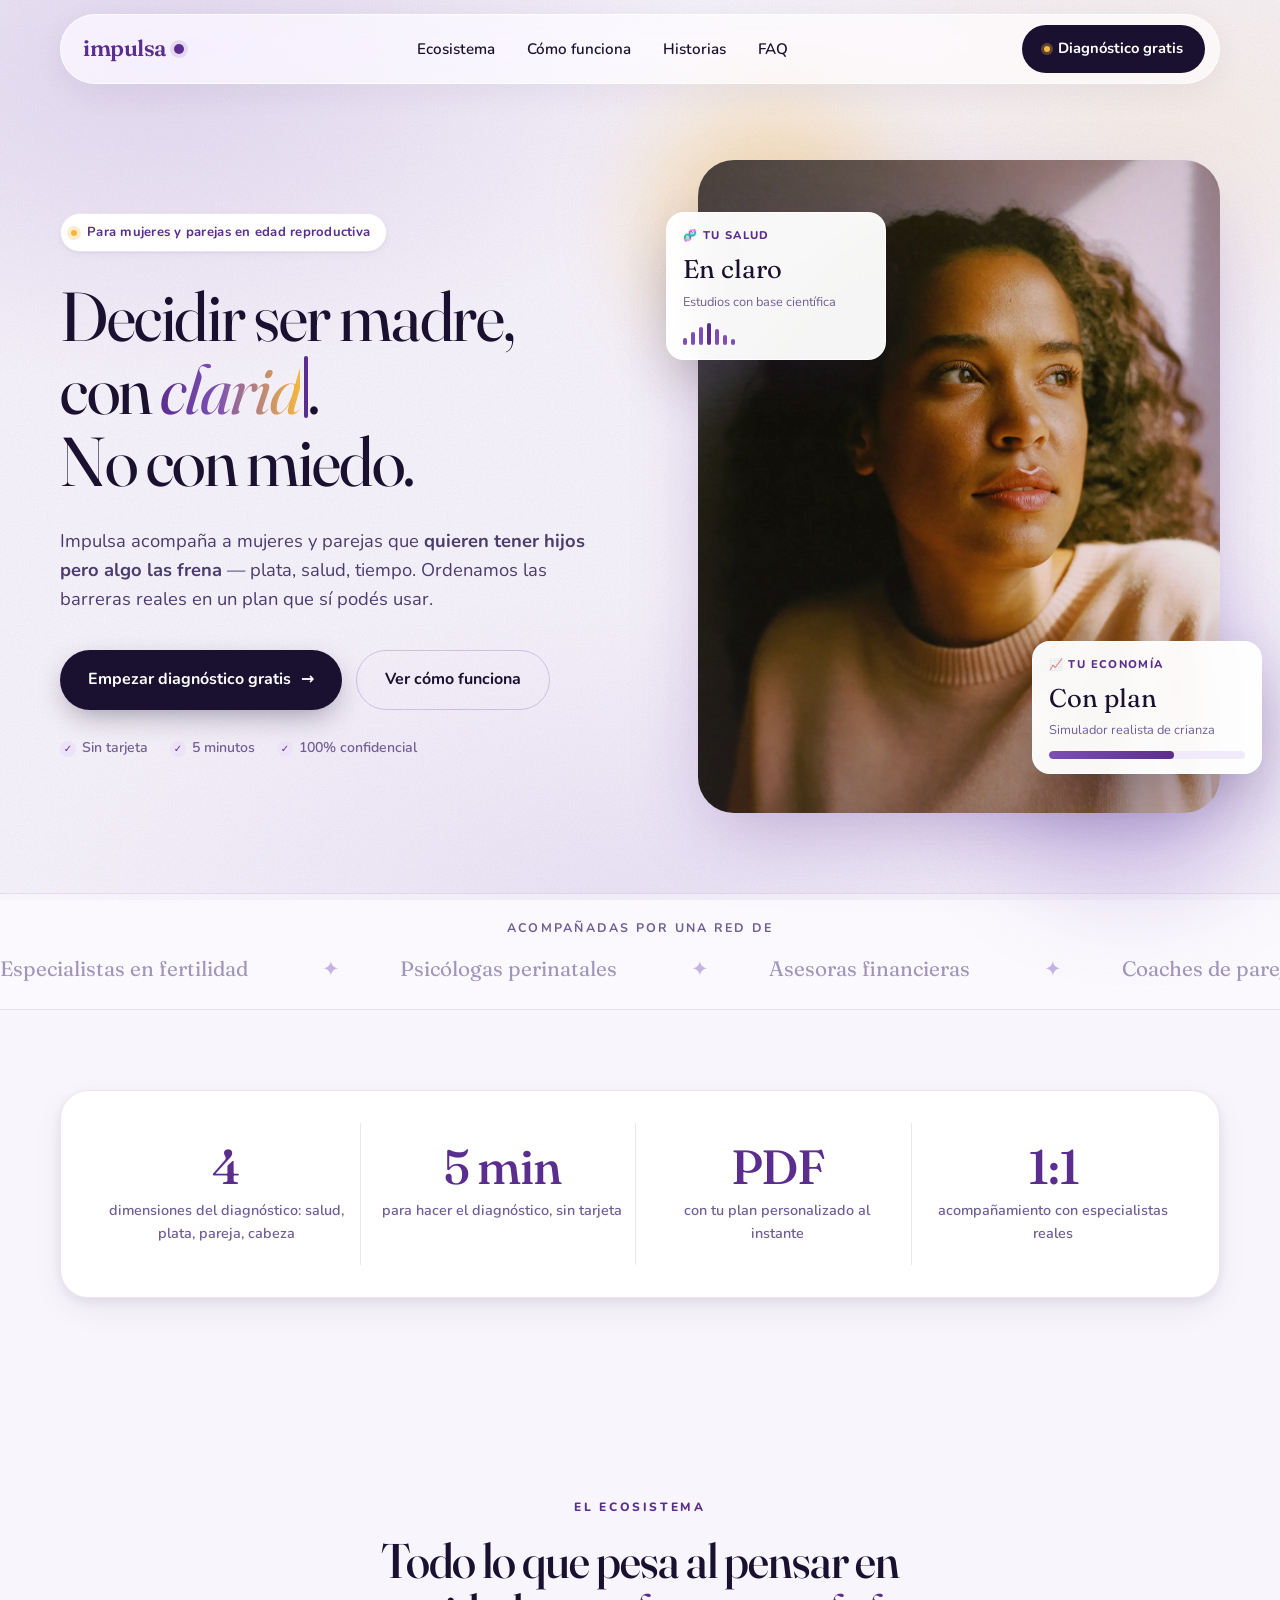
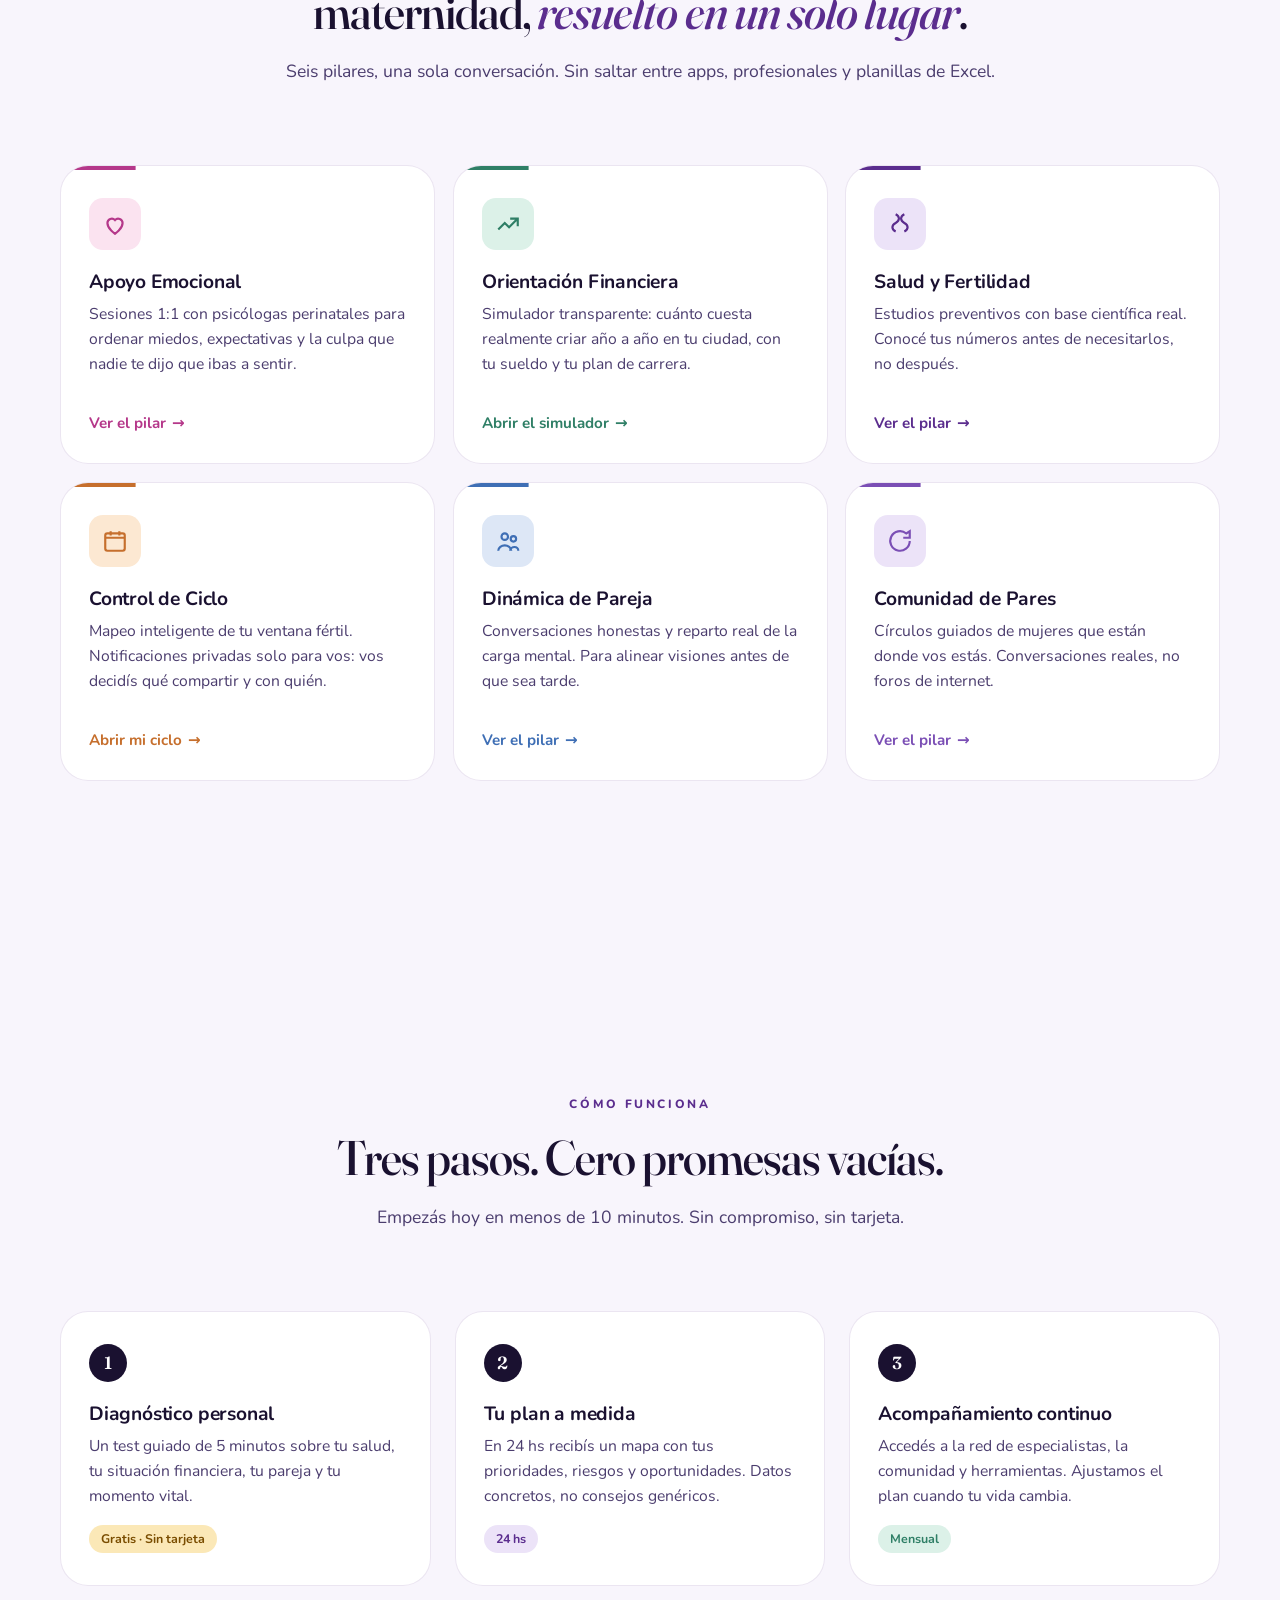
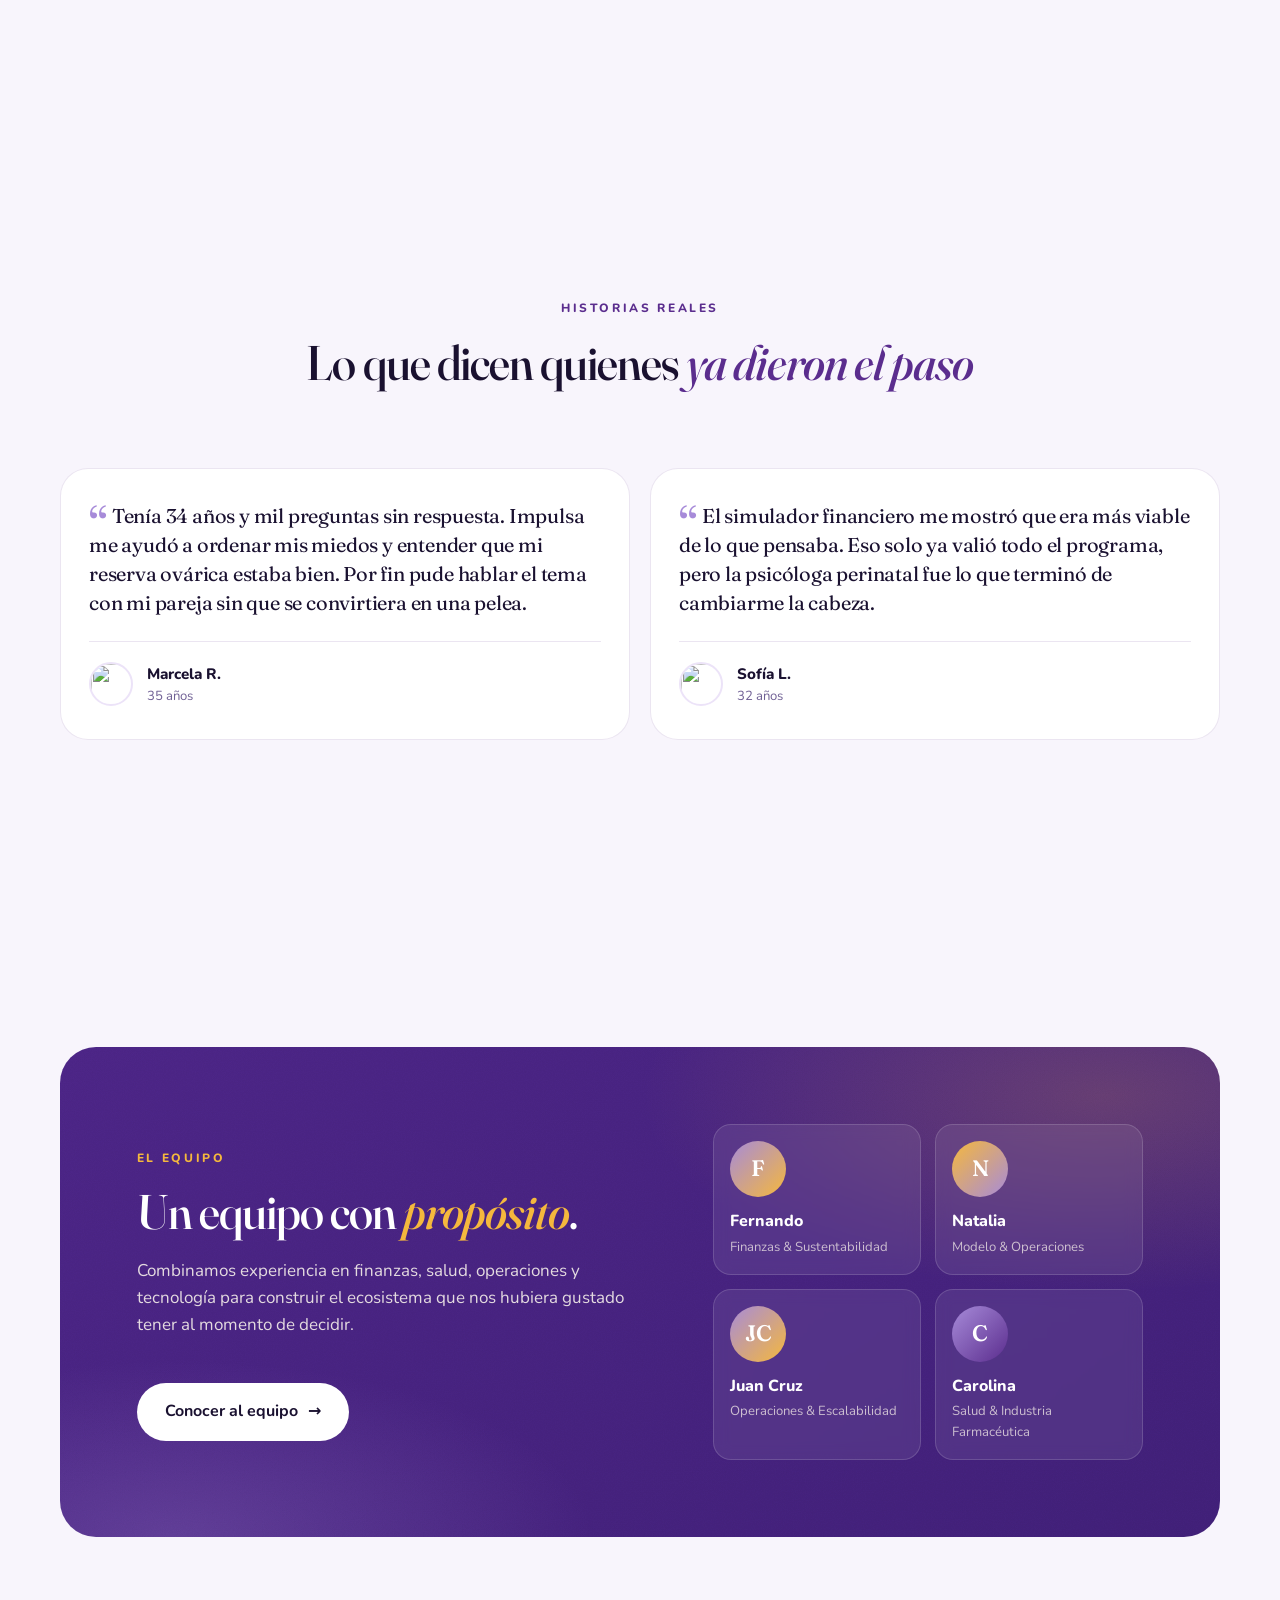
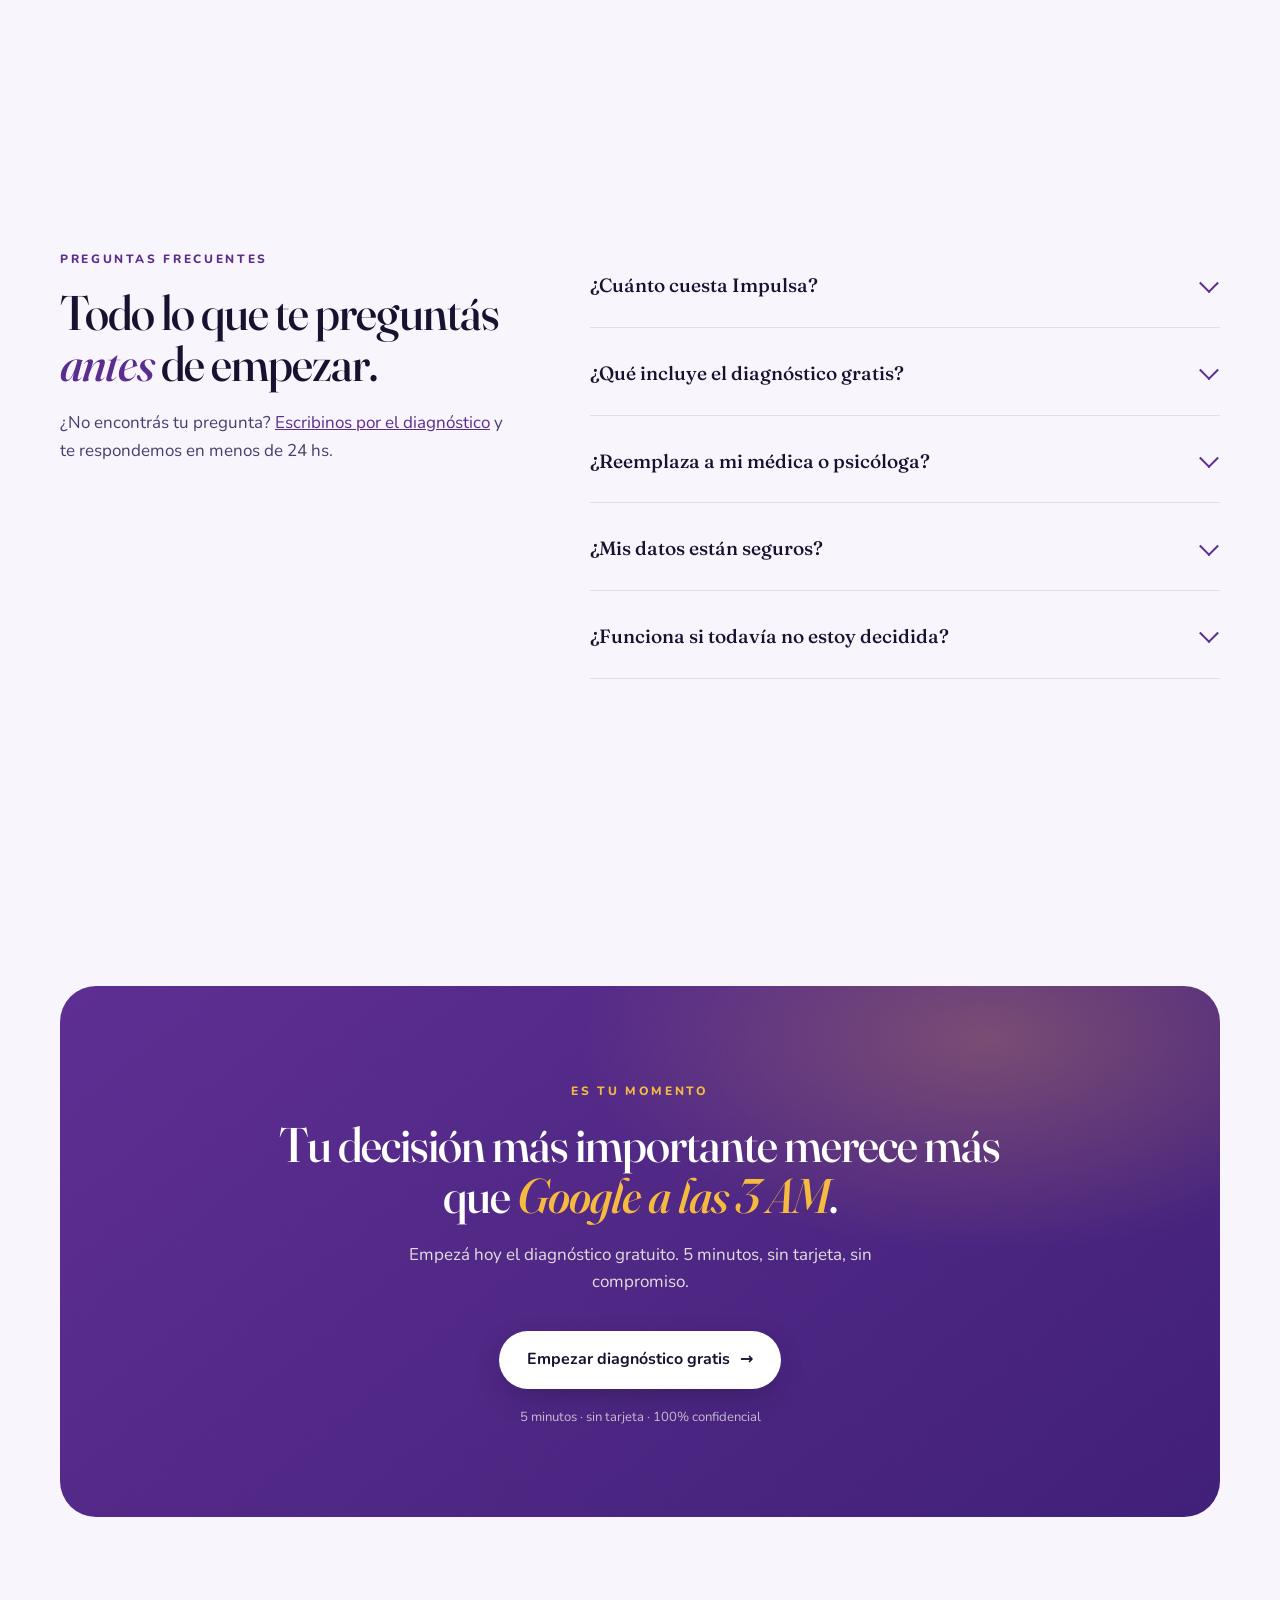
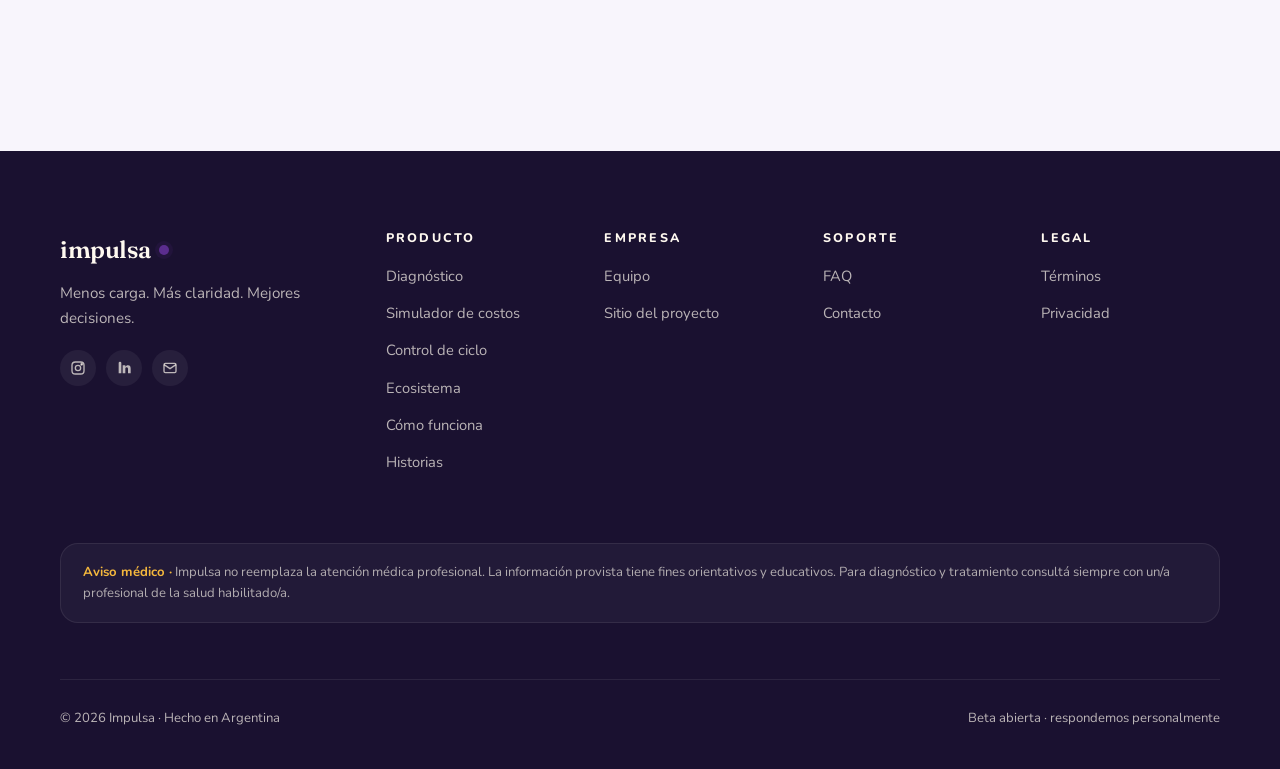
==== commit 67d624cd: "Add files via upload" ====
--- a/index.html
+++ b/index.html
@@ -1640,6 +1640,231 @@
       .testi .quote { font-size: 1.1rem; }
       .team-block, .cta-final { padding: 36px 24px; }
     }
+
+    /* ── Professional card ───────────────────────────────────────────── */
+    .eco-pro-card {
+      display: flex; align-items: center; gap: 14px;
+      padding: 14px 16px; margin-top: 10px;
+      background: var(--lavender, #F8F5FC);
+      border-radius: 12px; border: 1px solid rgba(91,45,142,.10);
+    }
+    .eco-pro-card img {
+      width: 52px; height: 52px; border-radius: 50%;
+      object-fit: cover; flex-shrink: 0;
+      border: 2px solid rgba(91,45,142,.18);
+    }
+    .eco-pro-card-info { flex: 1; }
+    .eco-pro-card-name { font-weight: 700; font-size: .92rem; color: var(--ink,#1A1130); }
+    .eco-pro-card-esp  { font-size: .78rem; color: var(--ink-soft,#4B3D6E); margin-top: 1px; }
+    .eco-pro-card-cta  {
+      display: inline-block; margin-top: 8px;
+      font-size: .8rem; font-weight: 700; color: var(--purple-500,#5B2D8E);
+      background: white; border: 1.5px solid rgba(91,45,142,.22);
+      border-radius: 20px; padding: 5px 14px; cursor: pointer;
+      transition: background .2s, border-color .2s;
+    }
+    .eco-pro-card-cta:hover { background: rgba(91,45,142,.07); border-color: var(--purple-500,#5B2D8E); }
+
+    /* ── Library button & panel ──────────────────────────────────────── */
+    .eco-lib-btn {
+      display: flex; align-items: center; gap: 10px;
+      padding: 12px 16px; background: var(--lavender,#F8F5FC);
+      border-radius: 12px; border: 1px solid rgba(91,45,142,.12);
+      cursor: pointer; transition: background .18s;
+    }
+    .eco-lib-btn:hover { background: rgba(91,45,142,.09); }
+    .eco-lib-btn-icon { font-size: 1.2rem; }
+    .eco-lib-btn-text { flex: 1; }
+    .eco-lib-btn-label { font-weight: 700; font-size: .9rem; color: var(--ink,#1A1130); }
+    .eco-lib-btn-desc  { font-size: .78rem; color: var(--ink-soft,#4B3D6E); margin-top: 2px; }
+    .eco-lib-btn-arrow { color: var(--purple-500,#5B2D8E); font-weight: 700; }
+    .eco-lib-panel {
+      display: none; margin-top: 12px;
+      border-radius: 12px; overflow: hidden;
+      border: 1px solid rgba(91,45,142,.12);
+    }
+    .eco-lib-panel.is-open { display: block; }
+    .eco-lib-section-title {
+      padding: 10px 16px 6px; font-weight: 700; font-size: .8rem;
+      letter-spacing: .04em; text-transform: uppercase;
+      color: var(--purple-500,#5B2D8E); background: var(--lavender,#F8F5FC);
+      border-bottom: 1px solid rgba(91,45,142,.08);
+    }
+    .eco-lib-item {
+      display: grid; grid-template-columns: 1fr auto;
+      padding: 10px 16px; border-bottom: 1px solid rgba(91,45,142,.06);
+      background: white; gap: 4px;
+    }
+    .eco-lib-item:last-child { border-bottom: none; }
+    .eco-lib-item-title { font-size: .85rem; font-weight: 700; color: var(--ink,#1A1130); }
+    .eco-lib-item-author { font-size: .75rem; color: var(--ink-soft,#4B3D6E); }
+    .eco-lib-item-desc   { font-size: .75rem; color: var(--ink-soft,#4B3D6E); grid-column: 1/-1; }
+    .eco-lib-badge {
+      font-size: .68rem; font-weight: 700; padding: 2px 8px;
+      border-radius: 10px; align-self: start;
+    }
+    .eco-lib-badge.libro { background: #E8F0FE; color: #3b5bdb; }
+    .eco-lib-badge.video { background: #FFF0E0; color: #c76a00; }
+
+    /* ── Interactive weekly calendar ────────────────────────────────── */
+    .eco-cal-widget { font-family: inherit; }
+    .eco-cal-nav {
+      display:flex; align-items:center; justify-content:space-between;
+      padding: 6px 2px 10px;
+    }
+    .eco-cal-nav-btn {
+      background: var(--lavender,#F8F5FC); border: 1px solid rgba(91,45,142,.15);
+      border-radius: 8px; padding: 4px 10px; cursor: pointer;
+      font-size: .85rem; color: var(--purple-500,#5B2D8E); font-weight: 700;
+      transition: background .15s;
+    }
+    .eco-cal-nav-btn:hover { background: rgba(91,45,142,.12); }
+    .eco-cal-period {
+      font-size: .78rem; font-weight: 700; color: var(--ink,#1A1130);
+    }
+    /* 7-column grid */
+    .eco-cal-grid {
+      display: grid;
+      grid-template-rows: auto auto 1fr;
+      grid-template-columns: repeat(7,1fr);
+      gap: 0;
+      border-radius: 12px;
+      overflow: hidden;
+      border: 1px solid rgba(91,45,142,.14);
+      min-height: 130px;
+    }
+    .eco-cal-head {
+      background: var(--purple-500,#5B2D8E);
+      padding: 5px 0 3px;
+      text-align: center;
+      font-size: .62rem; font-weight: 800;
+      letter-spacing: .05em; text-transform: uppercase;
+      color: rgba(255,255,255,.7);
+    }
+    .eco-cal-date-cell {
+      background: var(--purple-500,#5B2D8E);
+      padding: 2px 0 6px;
+      text-align: center;
+    }
+    .eco-cal-date-num {
+      display:inline-flex; align-items:center; justify-content:center;
+      width:26px; height:26px; border-radius:50%;
+      font-size:.88rem; font-weight:800; color:rgba(255,255,255,.9);
+    }
+    .eco-cal-date-num.is-today { background:#F5B83D; color:var(--purple-500,#5B2D8E); }
+    .eco-cal-col {
+      background: white;
+      border-right: 1px solid rgba(91,45,142,.06);
+      padding: 4px 2px 6px;
+      min-height: 80px;
+      vertical-align: top;
+    }
+    .eco-cal-col:last-child { border-right: none; }
+    .eco-cal-col.is-weekend { background: rgba(248,245,252,.5); }
+    /* Event pill */
+    .eco-cal-pill {
+      display:block; border-radius:5px; padding:3px 5px 4px;
+      margin-bottom:3px; cursor:pointer; transition:opacity .15s, transform .1s;
+      text-decoration:none;
+    }
+    .eco-cal-pill:hover { opacity:.82; transform:translateY(-1px); }
+    .eco-cal-pill-title {
+      font-size:.6rem; font-weight:700; color:white; line-height:1.25;
+      display:-webkit-box; -webkit-line-clamp:2; -webkit-box-orient:vertical; overflow:hidden;
+    }
+    .eco-cal-pill-time { font-size:.57rem; color:rgba(255,255,255,.8); margin-top:1px; }
+    .eco-cal-pill.col-online    { background: var(--purple-500,#5B2D8E); }
+    .eco-cal-pill.col-presencial{ background: #2F7F66; }
+    .eco-cal-pill.col-hibrido   { background: #b45309; }
+    .eco-cal-pill.col-prox      { background: rgba(91,45,142,.18); }
+    .eco-cal-pill.col-prox .eco-cal-pill-title { color:var(--ink-soft,#4B3D6E); }
+    .eco-cal-pill.col-prox .eco-cal-pill-time  { color:var(--ink-soft,#4B3D6E); opacity:.7; }
+    .eco-cal-pill.is-rsvpd { outline: 2px solid #F5B83D; }
+    .eco-cal-empty-dot { display:block; text-align:center; color:rgba(91,45,142,.15); font-size:.7rem; padding-top:8px; }
+    /* Future list */
+    .eco-future-list { margin-top:10px; }
+    .eco-future-item {
+      display:flex; align-items:flex-start; gap:8px;
+      padding:8px 10px; border-radius:10px;
+      background:var(--lavender,#F8F5FC); margin-bottom:5px;
+    }
+    .eco-future-dot { width:7px; height:7px; border-radius:50%; flex-shrink:0; margin-top:5px; background:var(--purple-500,#5B2D8E); }
+    .eco-future-dot.presencial { background:#2F7F66; }
+    .eco-future-title { font-size:.8rem; font-weight:700; color:var(--ink,#1A1130); }
+    .eco-future-date  { font-size:.7rem; color:var(--ink-soft,#4B3D6E); margin-top:1px; }
+    .eco-future-cta   { font-size:.7rem; font-weight:700; color:var(--purple-500,#5B2D8E); margin-top:3px; display:block; cursor:pointer; }
+    /* Event detail panel */
+    .eco-ev-detail {
+      position:absolute; inset:0; background:white; z-index:10;
+      overflow-y:auto; border-radius: inherit;
+      display:flex; flex-direction:column;
+    }
+    .eco-ev-detail[hidden] { display:none; }
+    .eco-ev-detail-head {
+      padding:20px 22px 16px;
+      border-bottom:1px solid rgba(91,45,142,.1);
+      position:sticky; top:0; background:white; z-index:1;
+    }
+    .eco-ev-detail-back {
+      background:none; border:none; cursor:pointer; padding:0; margin-bottom:12px;
+      font-size:.82rem; font-weight:700; color:var(--purple-500,#5B2D8E);
+      display:flex; align-items:center; gap:4px;
+    }
+    .eco-ev-detail-tag {
+      display:inline-block; padding:3px 10px; border-radius:12px;
+      font-size:.7rem; font-weight:700; margin-bottom:8px;
+      background:rgba(91,45,142,.1); color:var(--purple-500,#5B2D8E);
+    }
+    .eco-ev-detail-tag.presencial { background:#DCF1E8; color:#2F7F66; }
+    .eco-ev-detail-tag.hibrido { background:#FEF3C7; color:#b45309; }
+    .eco-ev-detail-title { font-size:1.1rem; font-weight:800; color:var(--ink,#1A1130); line-height:1.3; margin-bottom:4px; }
+    .eco-ev-detail-meta { font-size:.78rem; color:var(--ink-soft,#4B3D6E); }
+    .eco-ev-detail-body { padding:18px 22px; flex:1; }
+    .eco-ev-section-label {
+      font-size:.68rem; font-weight:800; letter-spacing:.07em; text-transform:uppercase;
+      color:var(--purple-500,#5B2D8E); margin-bottom:8px; margin-top:18px;
+    }
+    .eco-ev-section-label:first-child { margin-top:0; }
+    .eco-ev-desc { font-size:.85rem; color:var(--ink-soft,#4B3D6E); line-height:1.55; }
+    /* Speakers */
+    .eco-ev-speaker {
+      display:flex; align-items:center; gap:10px;
+      padding:10px; background:var(--lavender,#F8F5FC);
+      border-radius:10px; margin-bottom:6px;
+    }
+    .eco-ev-speaker img { width:42px; height:42px; border-radius:50%; object-fit:cover; flex-shrink:0; }
+    .eco-ev-speaker-name { font-size:.82rem; font-weight:700; color:var(--ink,#1A1130); }
+    .eco-ev-speaker-esp  { font-size:.72rem; color:var(--ink-soft,#4B3D6E); margin-top:1px; }
+    /* Spots */
+    .eco-ev-spots-bar {
+      height:6px; border-radius:3px; background:rgba(91,45,142,.1);
+      overflow:hidden; margin:6px 0 4px;
+    }
+    .eco-ev-spots-fill { height:100%; border-radius:3px; background:var(--purple-500,#5B2D8E); transition:width .5s; }
+    .eco-ev-spots-fill.urgent { background:#e53e3e; }
+    .eco-ev-spots-text { font-size:.75rem; color:var(--ink-soft,#4B3D6E); }
+    /* Materials */
+    .eco-ev-material {
+      display:flex; align-items:center; gap:8px; padding:9px 12px;
+      background:var(--lavender,#F8F5FC); border-radius:9px; margin-bottom:5px;
+      cursor:pointer; transition:background .15s; text-decoration:none;
+    }
+    .eco-ev-material:hover { background:rgba(91,45,142,.1); }
+    .eco-ev-material-icon { font-size:1rem; flex-shrink:0; }
+    .eco-ev-material-label { font-size:.8rem; font-weight:700; color:var(--ink,#1A1130); flex:1; }
+    .eco-ev-material-type { font-size:.68rem; color:var(--ink-soft,#4B3D6E); text-transform:uppercase; }
+    /* RSVP button */
+    .eco-ev-rsvp-wrap { padding:16px 22px; border-top:1px solid rgba(91,45,142,.1); position:sticky; bottom:0; background:white; }
+    .eco-ev-rsvp {
+      width:100%; padding:13px; border-radius:12px; border:none; cursor:pointer;
+      font-size:.9rem; font-weight:800; font-family:inherit;
+      background:var(--purple-500,#5B2D8E); color:white;
+      transition:background .18s, transform .1s;
+    }
+    .eco-ev-rsvp:hover { background:#4a2275; transform:translateY(-1px); }
+    .eco-ev-rsvp.is-confirmed { background:#2F7F66; }
+    .eco-ev-rsvp.is-confirmed:hover { background:#236b54; }
+    .eco-ev-panel-wrap { position:relative; }
   </style>
 </head>
 <body>
@@ -2024,7 +2249,7 @@
   <!-- ============================== ECO DRAWER ============================== -->
   <aside class="eco-drawer" id="ecoDrawer" aria-hidden="true" role="dialog" aria-modal="true" aria-labelledby="ecoDrawerTitle">
     <div class="eco-drawer-backdrop" data-close-drawer></div>
-    <div class="eco-drawer-panel" id="ecoDrawerPanel">
+    <div class="eco-drawer-panel eco-ev-panel-wrap" id="ecoDrawerPanel">
       <button type="button" class="eco-drawer-close" data-close-drawer aria-label="Cerrar">×</button>
       <header class="eco-drawer-head">
         <span class="eco-drawer-eyebrow">El ecosistema</span>
@@ -2039,13 +2264,26 @@
         </div>
         <div id="ecoDrawerEventsWrap" hidden>
           <h3 class="eco-drawer-section-h">Próximos encuentros</h3>
-          <div class="eco-events" id="ecoEvents"></div>
+          <div class="eco-cal-widget" id="ecoEvents"></div>
         </div>
       </section>
       <footer class="eco-drawer-foot">
         <a href="#" data-open-diag-from-drawer class="btn btn-primary">Hacer el diagnóstico personalizado <span class="arrow">→</span></a>
         <p class="hint">El diagnóstico te sugiere por dónde empezar de este pilar, según tu situación.</p>
       </footer>
+      <!-- Event detail panel (overlays the drawer) -->
+      <div class="eco-ev-detail" id="ecoEvDetail" hidden>
+        <div class="eco-ev-detail-head">
+          <button class="eco-ev-detail-back" id="ecoEvDetailBack">← Volver</button>
+          <div class="eco-ev-detail-tag" id="ecoEvDetailTag">Online</div>
+          <div class="eco-ev-detail-title" id="ecoEvDetailTitle"></div>
+          <div class="eco-ev-detail-meta" id="ecoEvDetailMeta"></div>
+        </div>
+        <div class="eco-ev-detail-body" id="ecoEvDetailBody"></div>
+        <div class="eco-ev-rsvp-wrap">
+          <button class="eco-ev-rsvp" id="ecoEvRsvp">Reservar mi lugar</button>
+        </div>
+      </div>
     </div>
   </aside>
 
@@ -3102,6 +3340,269 @@
         comunidad_pares:        '<svg viewBox="0 0 24 24" fill="none" stroke="currentColor" stroke-width="2"><path d="M21 12a9 9 0 11-3.2-6.9L21 3v6h-6"/></svg>'
       };
 
+      // ─── CALENDAR STATE ──────────────────────────────────────────────────
+      const rsvpSet = new Set(JSON.parse(localStorage.getItem('impulsa_rsvp') || '[]'));
+      const saveRsvp = () => localStorage.setItem('impulsa_rsvp', JSON.stringify([...rsvpSet]));
+
+      const MOD_LABELS = { online:'Online', presencial:'Presencial', hibrido:'Híbrido' };
+      const MAT_ICONS  = { pdf:'📄', xlsx:'📊', link:'🔗' };
+      const MONTH_NAMES_ES = ['ene','feb','mar','abr','may','jun','jul','ago','sep','oct','nov','dic'];
+      const DAY_LABELS = ['L','M','M','J','V','S','D'];
+
+      const renderCalendar = (toolId, weekOffset) => {
+        if (!content) return;
+        const allEvents = content.eventos?.eventos || [];
+        const now = Date.now();
+
+        // Monday of current week + offset
+        const today = new Date();
+        const dow = today.getDay();
+        const toMon = dow === 0 ? -6 : 1 - dow;
+        const monday = new Date(today);
+        monday.setDate(today.getDate() + toMon + weekOffset * 7);
+
+        const days = [];
+        for (let i = 0; i < 7; i++) {
+          const d = new Date(monday); d.setDate(monday.getDate() + i);
+          days.push(d);
+        }
+
+        // Events for this tool (past ones hidden unless within this week and future)
+        const weekEnd = new Date(monday); weekEnd.setDate(monday.getDate() + 7);
+        const relEvents = allEvents.filter(ev => {
+          if (ev.tool_id !== toolId) return false;
+          if (!ev.fecha_iso) return false;
+          const t = new Date(ev.fecha_iso.replace(' ','T') + ':00');
+          // Show if event falls in current displayed week, or is future upcoming
+          return true;
+        });
+
+        // Map events to day index for this week
+        const evByDay = {};
+        relEvents.forEach(ev => {
+          if (!ev.fecha_iso) return;
+          const evDate = new Date(ev.fecha_iso.replace(' ','T') + ':00');
+          days.forEach((d, i) => {
+            if (evDate.getDate() === d.getDate() &&
+                evDate.getMonth() === d.getMonth() &&
+                evDate.getFullYear() === d.getFullYear()) {
+              if (!evByDay[i]) evByDay[i] = [];
+              evByDay[i].push(ev);
+            }
+          });
+        });
+
+        // Period label
+        const d0 = days[0], d6 = days[6];
+        const sameMonth = d0.getMonth() === d6.getMonth();
+        const periodLabel = sameMonth
+          ? `${d0.getDate()} – ${d6.getDate()} ${MONTH_NAMES_ES[d6.getMonth()]}`
+          : `${d0.getDate()} ${MONTH_NAMES_ES[d0.getMonth()]} – ${d6.getDate()} ${MONTH_NAMES_ES[d6.getMonth()]}`;
+
+        let html = `<div class="eco-cal-nav">
+          <button class="eco-cal-nav-btn" data-cal-tool="${escapeHtml(toolId)}" data-cal-offset="${weekOffset - 1}">‹</button>
+          <span class="eco-cal-period">${escapeHtml(periodLabel)}</span>
+          <button class="eco-cal-nav-btn" data-cal-tool="${escapeHtml(toolId)}" data-cal-offset="${weekOffset + 1}">›</button>
+        </div>`;
+
+        html += '<div class="eco-cal-grid">';
+
+        // Row 1: day headers
+        DAY_LABELS.forEach(l => { html += `<div class="eco-cal-head">${l}</div>`; });
+
+        // Row 2: date numbers
+        days.forEach(d => {
+          const isToday = weekOffset === 0 &&
+            d.getDate() === today.getDate() && d.getMonth() === today.getMonth();
+          html += `<div class="eco-cal-date-cell">
+            <span class="eco-cal-date-num${isToday ? ' is-today' : ''}">${d.getDate()}</span>
+          </div>`;
+        });
+
+        // Row 3: event columns
+        days.forEach((d, i) => {
+          const isWeekend = i >= 5;
+          html += `<div class="eco-cal-col${isWeekend ? ' is-weekend' : ''}">`;
+          if (evByDay[i] && evByDay[i].length) {
+            evByDay[i].forEach(ev => {
+              const hour = ev.fecha_iso.split(' ')[1] || '';
+              const mod = ev.estado === 'proximamente' ? 'prox' : (ev.modalidad || 'online');
+              const confirmed = rsvpSet.has(ev.id);
+              html += `<span class="eco-cal-pill col-${escapeHtml(mod)}${confirmed ? ' is-rsvpd' : ''}" data-ev-id="${escapeHtml(ev.id)}">
+                <span class="eco-cal-pill-title">${escapeHtml(ev.titulo || '')}</span>
+                <span class="eco-cal-pill-time">${escapeHtml(hour)}</span>
+              </span>`;
+            });
+          } else {
+            html += `<span class="eco-cal-empty-dot">·</span>`;
+          }
+          html += '</div>';
+        });
+        html += '</div>';
+
+        // Future events beyond this week
+        const futureEvents = relEvents.filter(ev => {
+          if (!ev.fecha_iso) return false;
+          const evDate = new Date(ev.fecha_iso.replace(' ','T') + ':00');
+          return evDate >= weekEnd;
+        });
+        if (futureEvents.length) {
+          html += '<div style="margin-top:14px;font-size:.68rem;font-weight:800;letter-spacing:.07em;text-transform:uppercase;color:var(--purple-500,#5B2D8E);">Próximamente</div>';
+          html += '<div class="eco-future-list">';
+          futureEvents.forEach(ev => {
+            const dotCls = ev.modalidad === 'presencial' ? ' presencial' : '';
+            html += `<div class="eco-future-item" data-ev-id="${escapeHtml(ev.id)}" style="cursor:pointer">
+              <div class="eco-future-dot${dotCls}"></div>
+              <div>
+                <div class="eco-future-title">${escapeHtml(ev.titulo || '')}</div>
+                <div class="eco-future-date">${escapeHtml(ev.fecha_label || '')}</div>
+                <span class="eco-future-cta">${escapeHtml(ev.cta || 'Ver detalles')} →</span>
+              </div>
+            </div>`;
+          });
+          html += '</div>';
+        }
+
+        ecoEvents.innerHTML = html;
+        ecoEventsWrap.hidden = false;
+      };
+
+      // ─── EVENT DETAIL ─────────────────────────────────────────────────────
+      const evDetail   = document.getElementById('ecoEvDetail');
+      const evDetailBack  = document.getElementById('ecoEvDetailBack');
+      const evDetailTag   = document.getElementById('ecoEvDetailTag');
+      const evDetailTitle = document.getElementById('ecoEvDetailTitle');
+      const evDetailMeta  = document.getElementById('ecoEvDetailMeta');
+      const evDetailBody  = document.getElementById('ecoEvDetailBody');
+      const evRsvp        = document.getElementById('ecoEvRsvp');
+
+      let currentEvId = null;
+
+      const openEventDetail = (evId) => {
+        if (!content) return;
+        const allEvents = content.eventos?.eventos || [];
+        const ev = allEvents.find(e => e.id === evId);
+        if (!ev) return;
+        currentEvId = evId;
+
+        // Tag
+        const mod = ev.modalidad || 'online';
+        evDetailTag.textContent = MOD_LABELS[mod] || 'Online';
+        evDetailTag.className = 'eco-ev-detail-tag ' + mod;
+
+        // Title + meta
+        evDetailTitle.textContent = ev.titulo || '';
+        const hour = ev.fecha_iso ? ev.fecha_iso.split(' ')[1] || '' : '';
+        evDetailMeta.textContent = [
+          ev.fecha_label || '',
+          ev.duracion ? `· ${ev.duracion}` : '',
+        ].filter(Boolean).join(' ');
+
+        // Body
+        let body = '';
+
+        // Description
+        if (ev.descripcion) {
+          body += `<div class="eco-ev-section-label">Sobre el encuentro</div>
+            <div class="eco-ev-desc">${escapeHtml(ev.descripcion)}</div>`;
+        }
+
+        // Speakers
+        if (ev.disertantes && ev.disertantes.length) {
+          body += `<div class="eco-ev-section-label">Disertante${ev.disertantes.length > 1 ? 's' : ''}</div>`;
+          ev.disertantes.forEach(d => {
+            body += `<div class="eco-ev-speaker">
+              <img src="${escapeHtml(d.foto || '')}" alt="${escapeHtml(d.nombre || '')}" loading="lazy" />
+              <div>
+                <div class="eco-ev-speaker-name">${escapeHtml(d.nombre || '')}</div>
+                <div class="eco-ev-speaker-esp">${escapeHtml(d.especialidad || '')}</div>
+              </div>
+            </div>`;
+          });
+        }
+
+        // Spots
+        const cupos = ev.cupos || 0;
+        const disponibles = ev.cupos_disponibles ?? cupos;
+        if (cupos > 0) {
+          const pct = Math.round((disponibles / cupos) * 100);
+          const urgent = disponibles <= 5;
+          body += `<div class="eco-ev-section-label">Cupos disponibles</div>
+            <div class="eco-ev-spots-bar">
+              <div class="eco-ev-spots-fill${urgent ? ' urgent' : ''}" style="width:${100-pct}%"></div>
+            </div>
+            <div class="eco-ev-spots-text">${urgent ? '⚠️ ' : ''}${disponibles} de ${cupos} lugares disponibles</div>`;
+        }
+
+        // Materials
+        if (ev.materiales && ev.materiales.length) {
+          body += `<div class="eco-ev-section-label">Material del encuentro</div>`;
+          ev.materiales.forEach(m => {
+            const icon = MAT_ICONS[m.tipo] || '📎';
+            const tag = m.tipo ? m.tipo.toUpperCase() : '';
+            body += `<a class="eco-ev-material" href="${escapeHtml(m.url || '#')}" target="_blank" rel="noopener">
+              <span class="eco-ev-material-icon">${icon}</span>
+              <span class="eco-ev-material-label">${escapeHtml(m.label || '')}</span>
+              <span class="eco-ev-material-type">${escapeHtml(tag)}</span>
+            </a>`;
+          });
+        }
+
+        evDetailBody.innerHTML = body;
+
+        // RSVP button state
+        const confirmed = rsvpSet.has(evId);
+        evRsvp.textContent = confirmed ? '✓ Lugar confirmado' : 'Reservar mi lugar';
+        evRsvp.className = 'eco-ev-rsvp' + (confirmed ? ' is-confirmed' : '');
+
+        evDetail.hidden = false;
+        evDetail.scrollTop = 0;
+      };
+
+      evDetailBack?.addEventListener('click', () => {
+        evDetail.hidden = true;
+        currentEvId = null;
+      });
+
+      evRsvp?.addEventListener('click', () => {
+        if (!currentEvId) return;
+        if (rsvpSet.has(currentEvId)) {
+          rsvpSet.delete(currentEvId);
+          evRsvp.textContent = 'Reservar mi lugar';
+          evRsvp.className = 'eco-ev-rsvp';
+        } else {
+          rsvpSet.add(currentEvId);
+          evRsvp.textContent = '✓ Lugar confirmado';
+          evRsvp.className = 'eco-ev-rsvp is-confirmed';
+        }
+        saveRsvp();
+        // Update pill in calendar
+        document.querySelectorAll(`.eco-cal-pill[data-ev-id="${currentEvId}"]`).forEach(p => {
+          p.classList.toggle('is-rsvpd', rsvpSet.has(currentEvId));
+        });
+      });
+
+      // Event delegation: calendar nav + pill clicks + future item clicks
+      document.getElementById('ecoDrawer')?.addEventListener('click', (e) => {
+        // Calendar nav (week prev/next)
+        const navBtn = e.target.closest('[data-cal-offset]');
+        if (navBtn) {
+          e.preventDefault();
+          const toolId = navBtn.dataset.calTool;
+          const offset = parseInt(navBtn.dataset.calOffset, 10);
+          renderCalendar(toolId, offset);
+          return;
+        }
+        // Pill click → open detail
+        const pill = e.target.closest('.eco-cal-pill[data-ev-id]');
+        if (pill) { openEventDetail(pill.dataset.evId); return; }
+        // Future item click → open detail
+        const futureItem = e.target.closest('.eco-future-item[data-ev-id]');
+        if (futureItem) { openEventDetail(futureItem.dataset.evId); return; }
+      });
+
+      // ─── END CALENDAR ─────────────────────────────────────────────────────
+
       const renderEcoDrawer = (toolId) => {
         if (!content) { console.warn('[Impulsa] eco drawer sin content'); return; }
         const tool = content.tools.tools[toolId];
@@ -3121,48 +3622,108 @@
         // Subrecursos
         const subs = tool.subrecursos || [];
         let subHtml = '';
-        subs.forEach(sub => {
+        subs.forEach((sub, subIdx) => {
           const estado = sub.estado || 'disponible';
           const estadoCls = estado === 'disponible' ? 'is-disponible' : 'is-proximamente';
           const chipCls = estado === 'disponible' ? 'disponible' : 'proximamente';
           const chipText = estado === 'disponible' ? 'Disponible' : 'Próximamente';
-          const url = sub.url;
           const cta = sub.cta || (estado === 'disponible' ? 'Acceder' : '');
-          const tag = (url && estado === 'disponible') ? 'a' : 'div';
-          const attrs = (url && estado === 'disponible') ? ` href="${escapeHtml(url)}"` : '';
-          subHtml += `<li><${tag} class="eco-sub ${estadoCls}"${attrs}>`;
-          subHtml += `<div class="eco-sub-top">`;
-          subHtml += `<span class="eco-sub-label">${escapeHtml(sub.label || '')}</span>`;
-          subHtml += `<span class="eco-sub-chip ${chipCls}">${chipText}</span>`;
-          subHtml += `</div>`;
-          if (sub.descripcion) subHtml += `<span class="eco-sub-desc">${escapeHtml(sub.descripcion)}</span>`;
-          if (cta && estado === 'disponible') subHtml += `<span class="eco-sub-cta">${escapeHtml(cta)} <span class="arrow">→</span></span>`;
-          subHtml += `</${tag}></li>`;
+          const libId = `ecoLib_${toolId}_${subIdx}`;
+
+          if (sub.tipo === 'biblioteca' && estado === 'disponible') {
+            // ── Library button + expandable panel ─────────────────────
+            const bib = tool.biblioteca || {};
+            const libros = bib.libros || [];
+            const videos = bib.videos || [];
+            let libItemsHtml = '';
+            if (libros.length) {
+              libItemsHtml += `<div class="eco-lib-section-title">📚 Libros (${libros.length})</div>`;
+              libros.forEach(libro => {
+                libItemsHtml += `<div class="eco-lib-item">
+                  <div>
+                    <div class="eco-lib-item-title">${escapeHtml(libro.titulo || '')}</div>
+                    <div class="eco-lib-item-author">${escapeHtml(libro.autora || '')}</div>
+                    <div class="eco-lib-item-desc">${escapeHtml(libro.descripcion || '')}</div>
+                  </div>
+                  <span class="eco-lib-badge libro">Libro</span>
+                </div>`;
+              });
+            }
+            if (videos.length) {
+              libItemsHtml += `<div class="eco-lib-section-title">▶ Videos (${videos.length})</div>`;
+              videos.forEach(vid => {
+                libItemsHtml += `<div class="eco-lib-item">
+                  <div>
+                    <div class="eco-lib-item-title">${escapeHtml(vid.titulo || '')}</div>
+                    <div class="eco-lib-item-author">${escapeHtml(vid.duracion || '')}</div>
+                    <div class="eco-lib-item-desc">${escapeHtml(vid.descripcion || '')}</div>
+                  </div>
+                  <span class="eco-lib-badge video">Video</span>
+                </div>`;
+              });
+            }
+            subHtml += `<li>
+              <div class="eco-lib-btn" onclick="var p=document.getElementById('${libId}');p.classList.toggle('is-open');">
+                <span class="eco-lib-btn-icon">📚</span>
+                <div class="eco-lib-btn-text">
+                  <div class="eco-lib-btn-label">${escapeHtml(sub.label || '')}</div>
+                  <div class="eco-lib-btn-desc">${escapeHtml(sub.descripcion || '')}</div>
+                </div>
+                <span class="eco-lib-btn-arrow">↓</span>
+              </div>
+              <div class="eco-lib-panel" id="${libId}">${libItemsHtml}</div>
+            </li>`;
+          } else if (sub.profesional && estado === 'disponible') {
+            // ── Professional session card ──────────────────────────────
+            const pro = sub.profesional;
+            subHtml += `<li>
+              <div class="eco-sub ${estadoCls}" style="cursor:default;">
+                <div class="eco-sub-top">
+                  <span class="eco-sub-label">${escapeHtml(sub.label || '')}</span>
+                  <span class="eco-sub-chip ${chipCls}">${chipText}</span>
+                </div>
+                ${sub.descripcion ? `<span class="eco-sub-desc">${escapeHtml(sub.descripcion)}</span>` : ''}
+              </div>
+              <div class="eco-pro-card">
+                <img src="${escapeHtml(pro.foto || '')}" alt="${escapeHtml(pro.nombre || '')}" loading="lazy" />
+                <div class="eco-pro-card-info">
+                  <div class="eco-pro-card-name">${escapeHtml(pro.nombre || '')}</div>
+                  <div class="eco-pro-card-esp">${escapeHtml(pro.especialidad || '')}</div>
+                  ${cta ? `<button class="eco-pro-card-cta">${escapeHtml(cta)} →</button>` : ''}
+                </div>
+              </div>
+            </li>`;
+          } else {
+            // ── Standard subrecurso ────────────────────────────────────
+            const url = sub.url;
+            const tag = (url && estado === 'disponible') ? 'a' : 'div';
+            const attrs = (url && estado === 'disponible') ? ` href="${escapeHtml(url)}"` : '';
+            subHtml += `<li><${tag} class="eco-sub ${estadoCls}"${attrs}>`;
+            subHtml += `<div class="eco-sub-top">`;
+            subHtml += `<span class="eco-sub-label">${escapeHtml(sub.label || '')}</span>`;
+            subHtml += `<span class="eco-sub-chip ${chipCls}">${chipText}</span>`;
+            subHtml += `</div>`;
+            if (sub.descripcion) subHtml += `<span class="eco-sub-desc">${escapeHtml(sub.descripcion)}</span>`;
+            if (cta && estado === 'disponible') subHtml += `<span class="eco-sub-cta">${escapeHtml(cta)} <span class="arrow">→</span></span>`;
+            subHtml += `</${tag}></li>`;
+          }
         });
         ecoSubList.innerHTML = subHtml;
 
-        // Eventos del pilar (filtra por tool_id + descarta pasados)
+        // Eventos del pilar — vista calendario semanal ──────────────────
         const allEvents = content.eventos?.eventos || [];
         const now = Date.now();
         const relEvents = allEvents.filter(ev => {
           if (ev.tool_id !== toolId) return false;
           if (ev.fecha_iso) {
-            const t = Date.parse(ev.fecha_iso);
-            if (Number.isFinite(t) && t < now) return false;
+            const t = Date.parse(ev.fecha_iso.replace(' ','T'));
+            if (Number.isFinite(t) && t < now - 86400000) return false;
           }
           return true;
         });
         if (relEvents.length > 0) {
-          let evHtml = '';
-          relEvents.forEach(ev => {
-            evHtml += `<div class="eco-event">`;
-            evHtml += `<div class="eco-event-date">${escapeHtml(ev.fecha_label || ev.fecha_iso || '')}</div>`;
-            evHtml += `<div class="eco-event-title">${escapeHtml(ev.titulo || '')}</div>`;
-            if (ev.descripcion) evHtml += `<div class="eco-event-desc">${escapeHtml(ev.descripcion)}</div>`;
-            evHtml += `</div>`;
-          });
-          ecoEvents.innerHTML = evHtml;
-          ecoEventsWrap.hidden = false;
+          // Interactive weekly calendar
+          renderCalendar(toolId, 0);
         } else {
           ecoEventsWrap.hidden = true;
         }
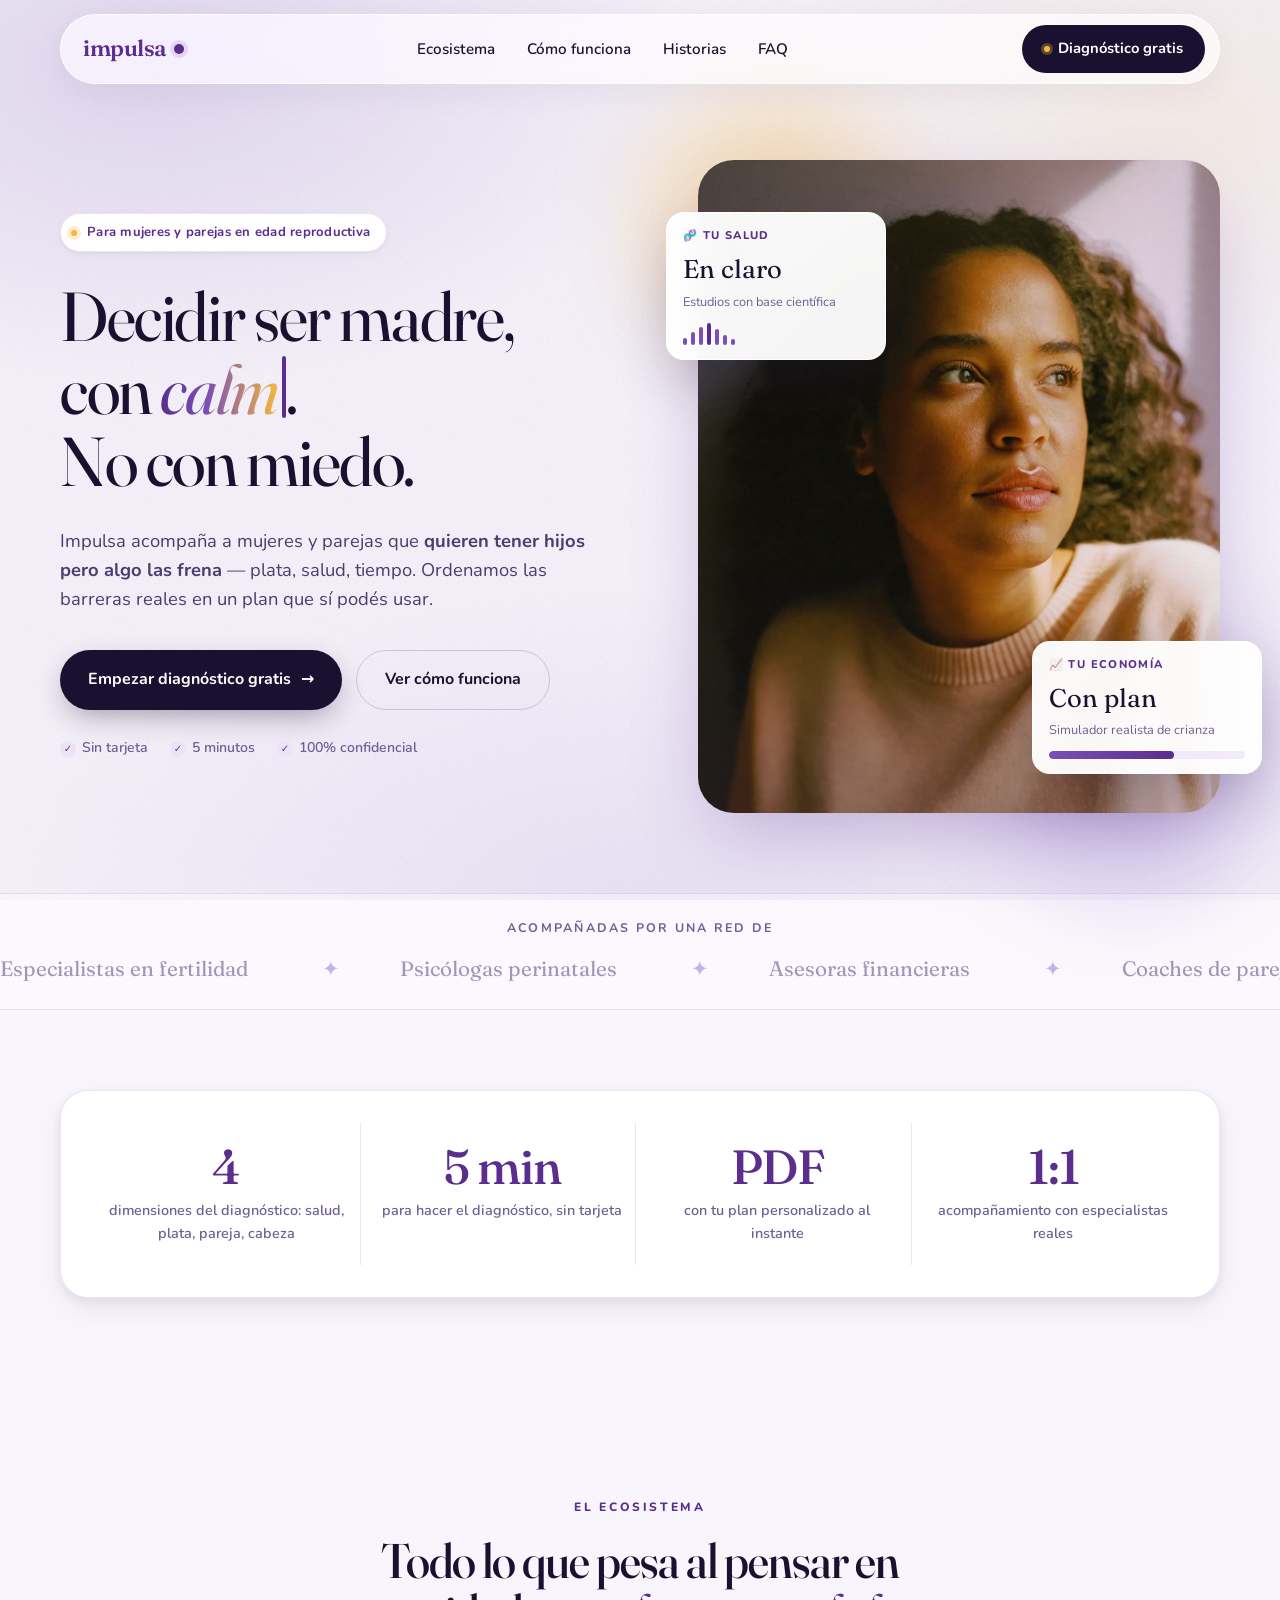
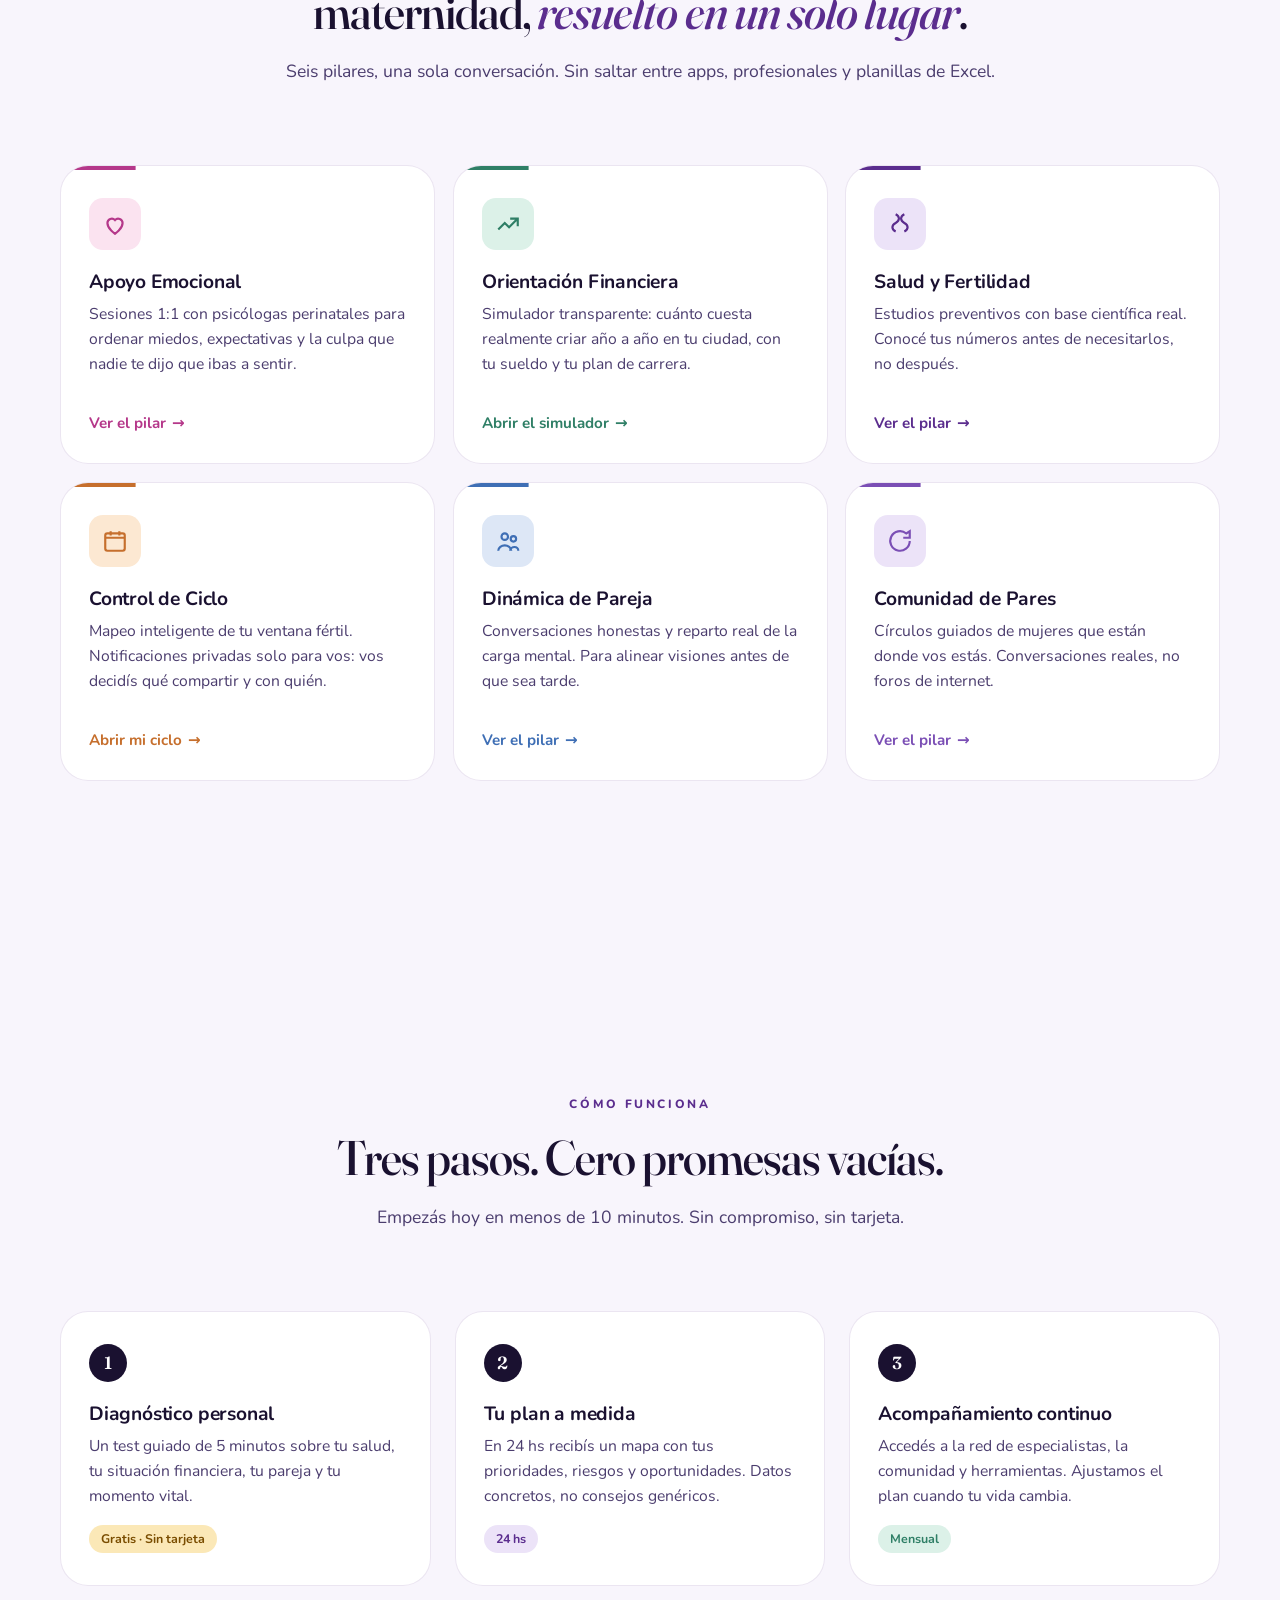
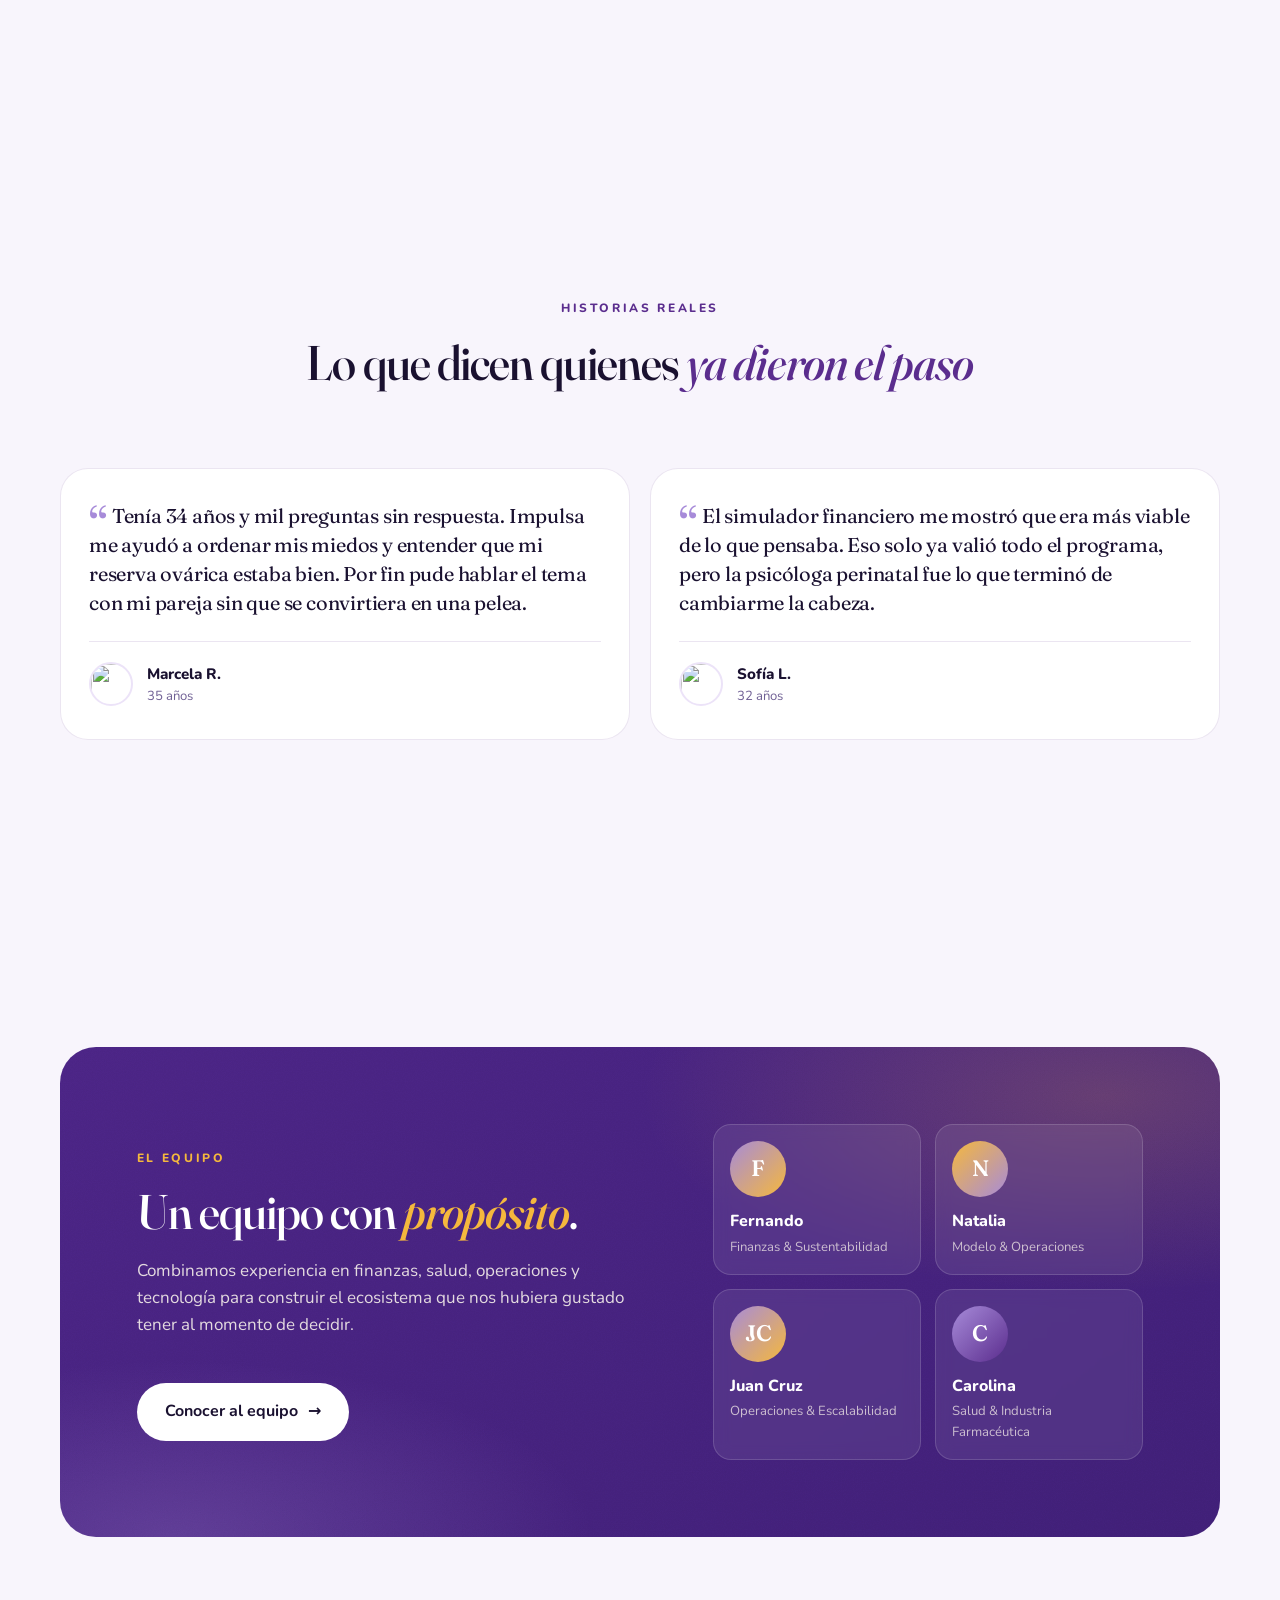
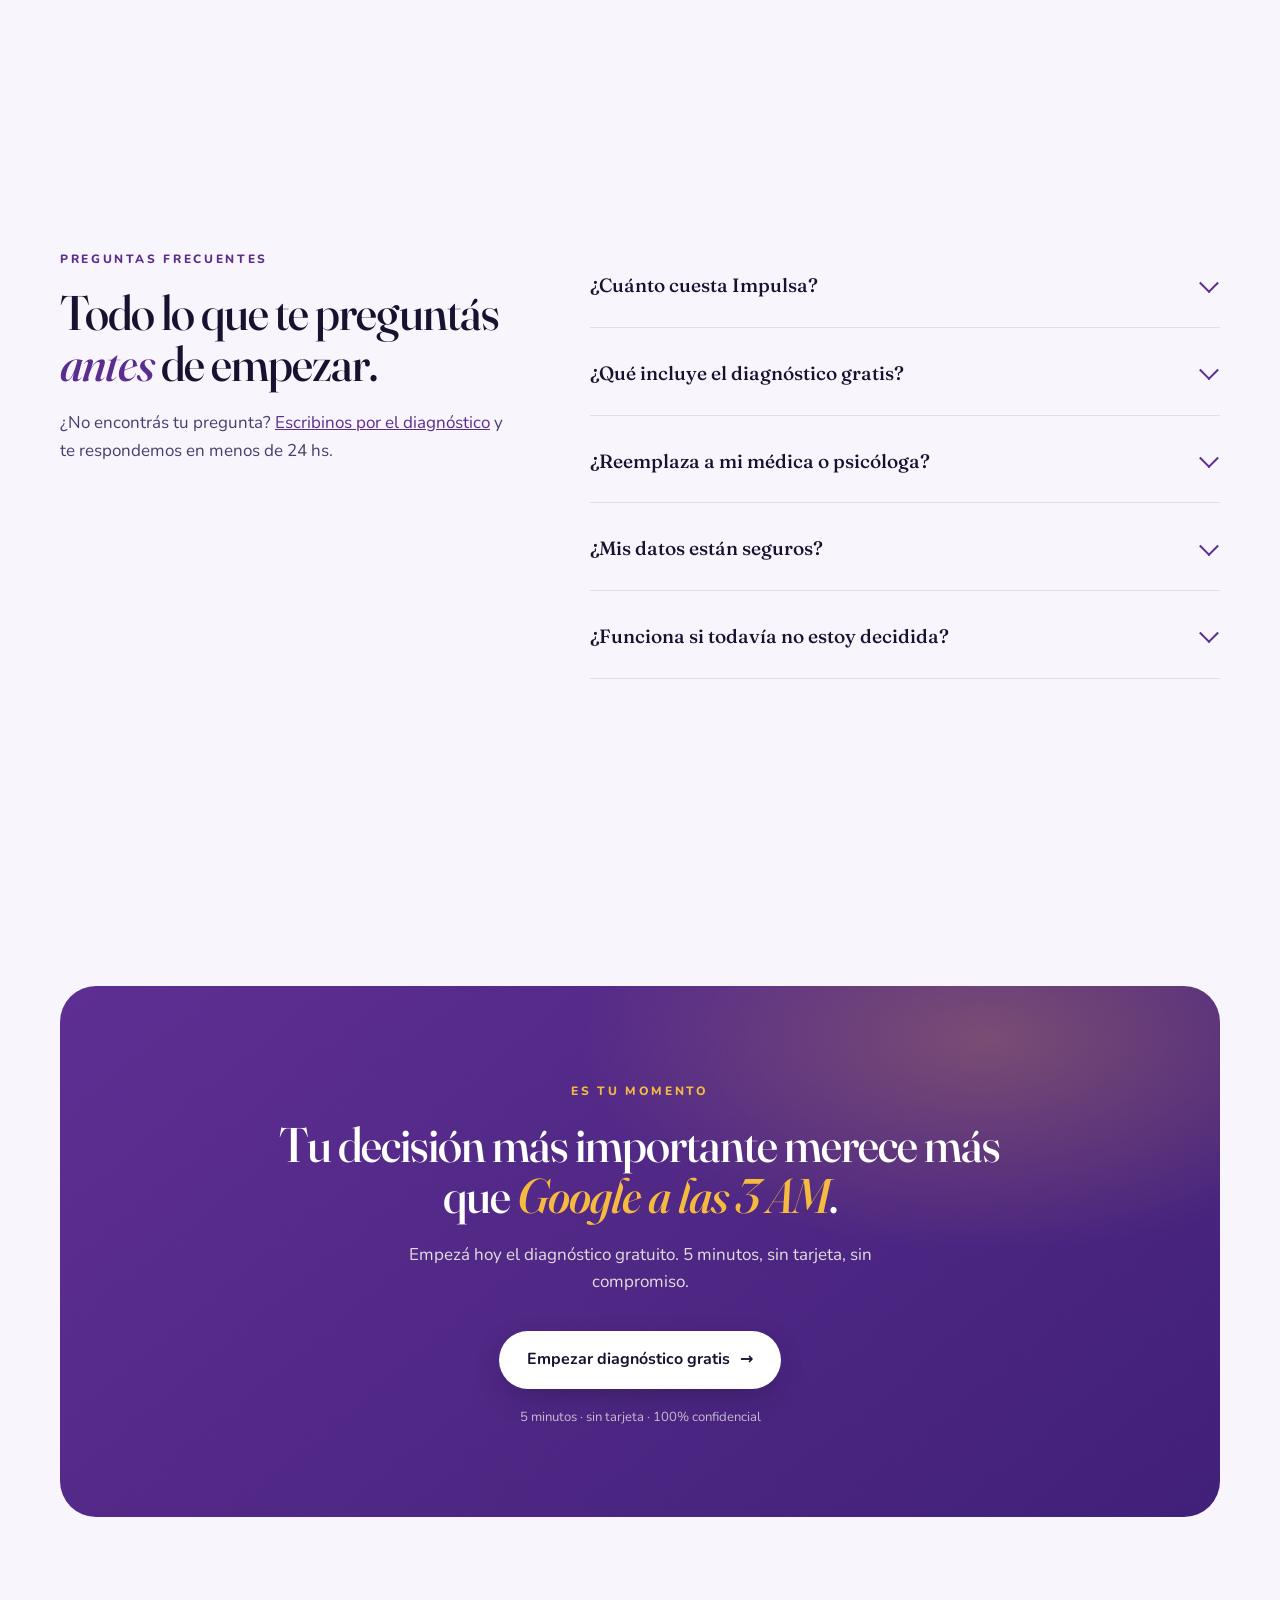
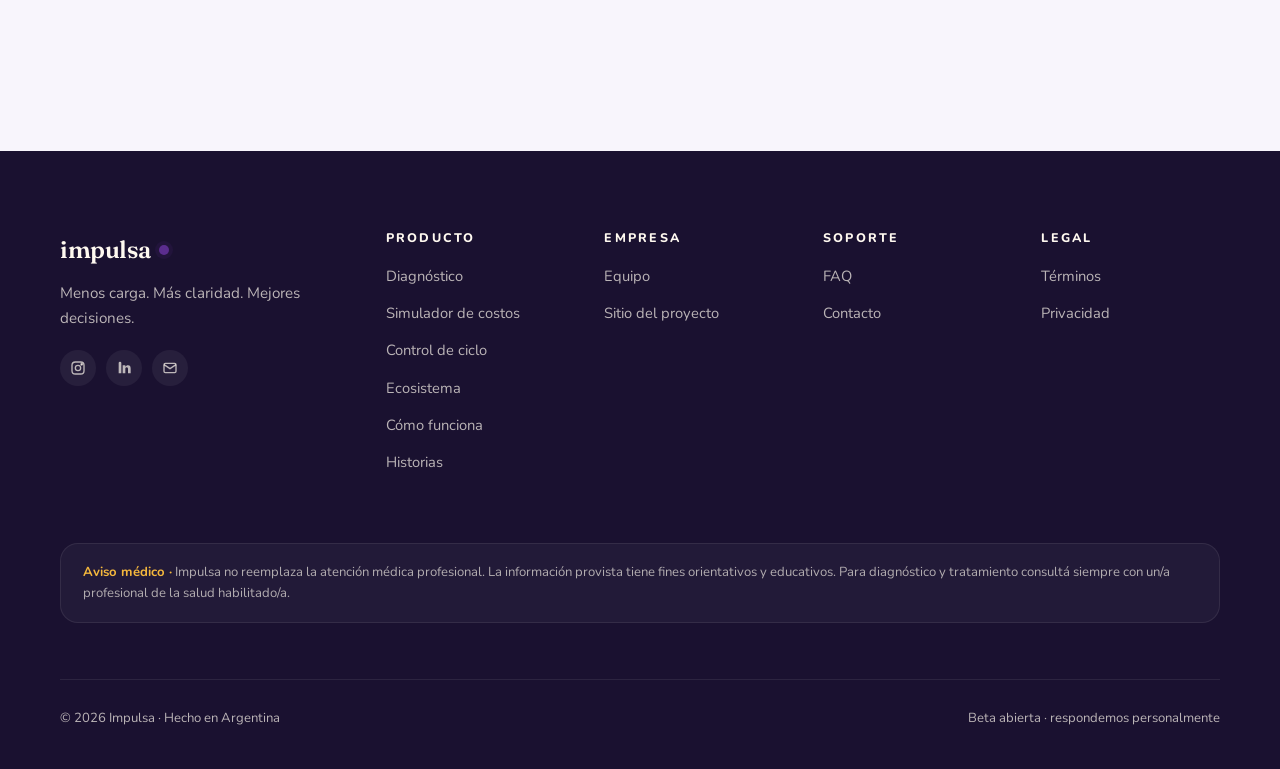
==== commit 83f9bc96: "Add files via upload" ====
--- a/index.html
+++ b/index.html
@@ -1732,6 +1732,7 @@
       overflow: hidden;
       border: 1px solid rgba(91,45,142,.14);
       min-height: 130px;
+      width: 100%;
     }
     .eco-cal-head {
       background: var(--purple-500,#5B2D8E);
@@ -1769,8 +1770,9 @@
     }
     .eco-cal-pill:hover { opacity:.82; transform:translateY(-1px); }
     .eco-cal-pill-title {
-      font-size:.6rem; font-weight:700; color:white; line-height:1.25;
+      font-size:.58rem; font-weight:700; color:white; line-height:1.2;
       display:-webkit-box; -webkit-line-clamp:2; -webkit-box-orient:vertical; overflow:hidden;
+      word-break:break-word;
     }
     .eco-cal-pill-time { font-size:.57rem; color:rgba(255,255,255,.8); margin-top:1px; }
     .eco-cal-pill.col-online    { background: var(--purple-500,#5B2D8E); }
@@ -1864,7 +1866,7 @@
     .eco-ev-rsvp:hover { background:#4a2275; transform:translateY(-1px); }
     .eco-ev-rsvp.is-confirmed { background:#2F7F66; }
     .eco-ev-rsvp.is-confirmed:hover { background:#236b54; }
-    .eco-ev-panel-wrap { position:relative; }
+
   </style>
 </head>
 <body>
@@ -2249,7 +2251,7 @@
   <!-- ============================== ECO DRAWER ============================== -->
   <aside class="eco-drawer" id="ecoDrawer" aria-hidden="true" role="dialog" aria-modal="true" aria-labelledby="ecoDrawerTitle">
     <div class="eco-drawer-backdrop" data-close-drawer></div>
-    <div class="eco-drawer-panel eco-ev-panel-wrap" id="ecoDrawerPanel">
+    <div class="eco-drawer-panel" id="ecoDrawerPanel">
       <button type="button" class="eco-drawer-close" data-close-drawer aria-label="Cerrar">×</button>
       <header class="eco-drawer-head">
         <span class="eco-drawer-eyebrow">El ecosistema</span>
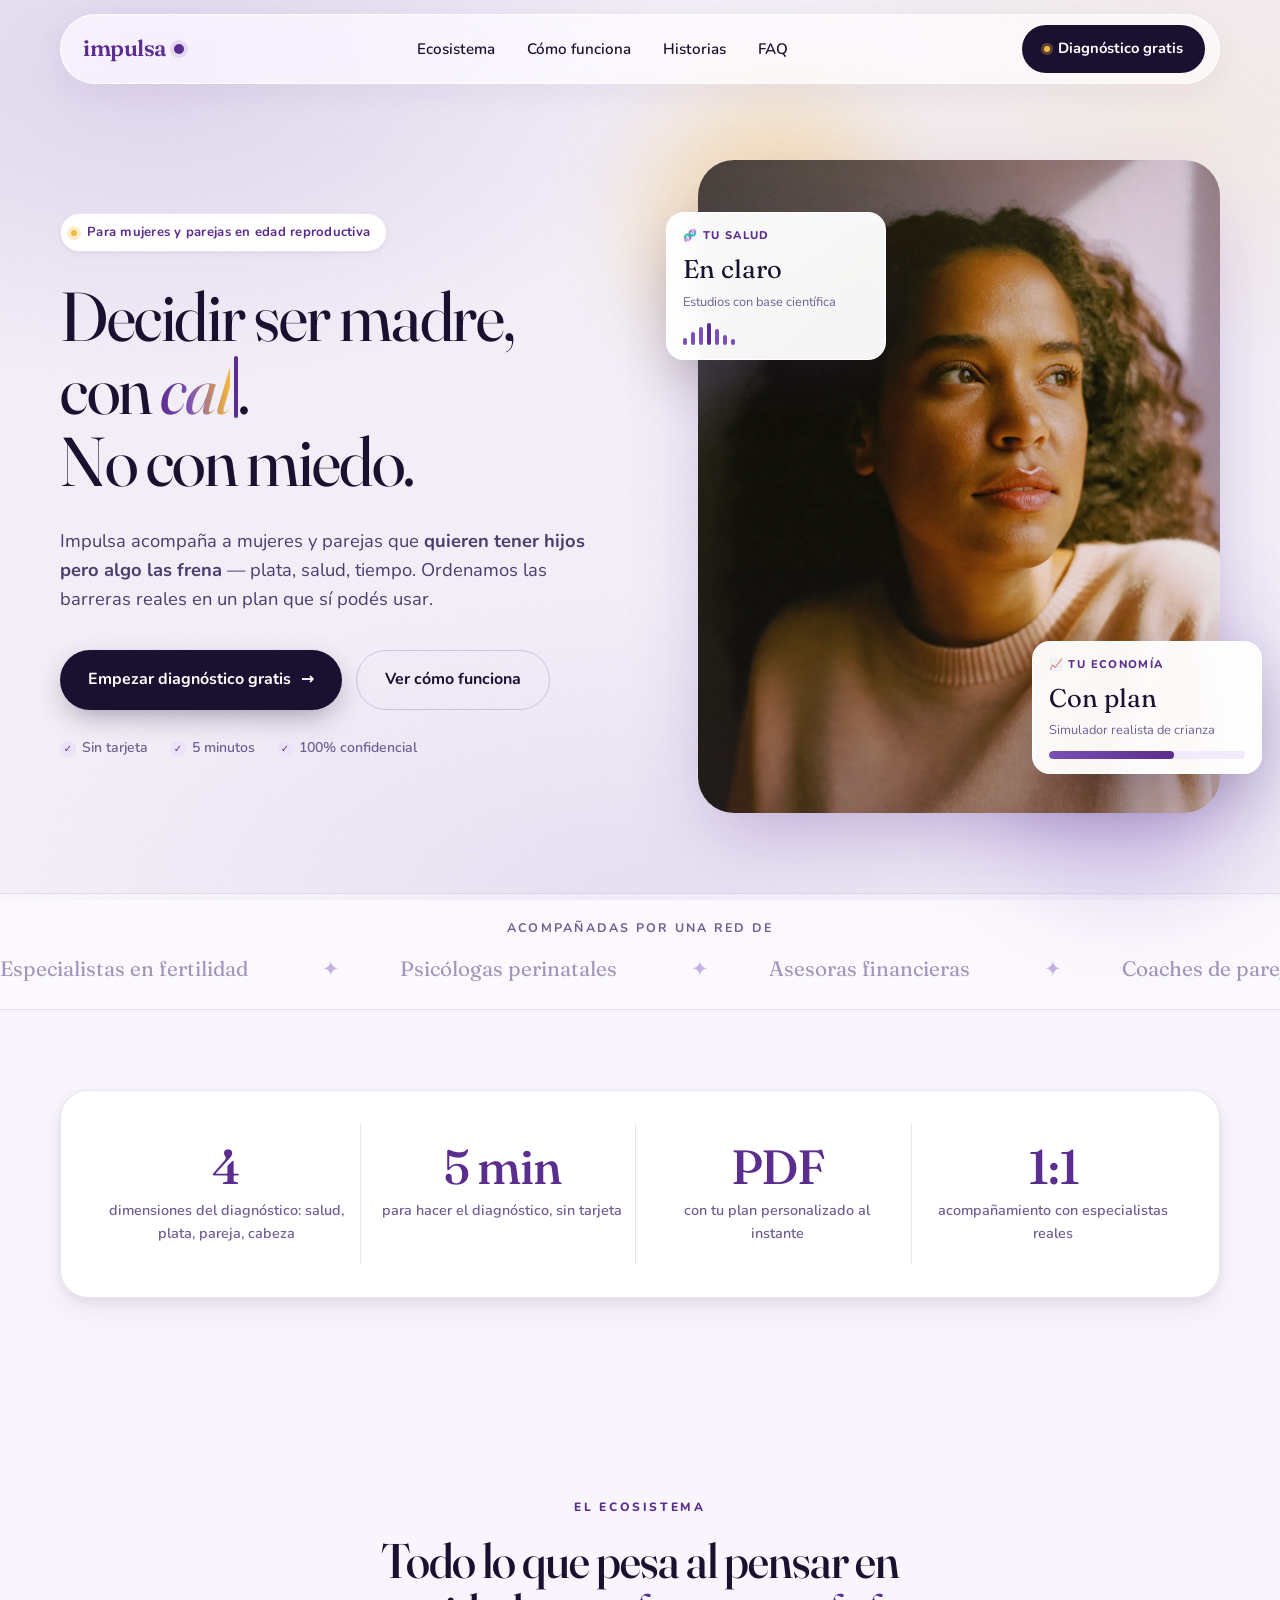
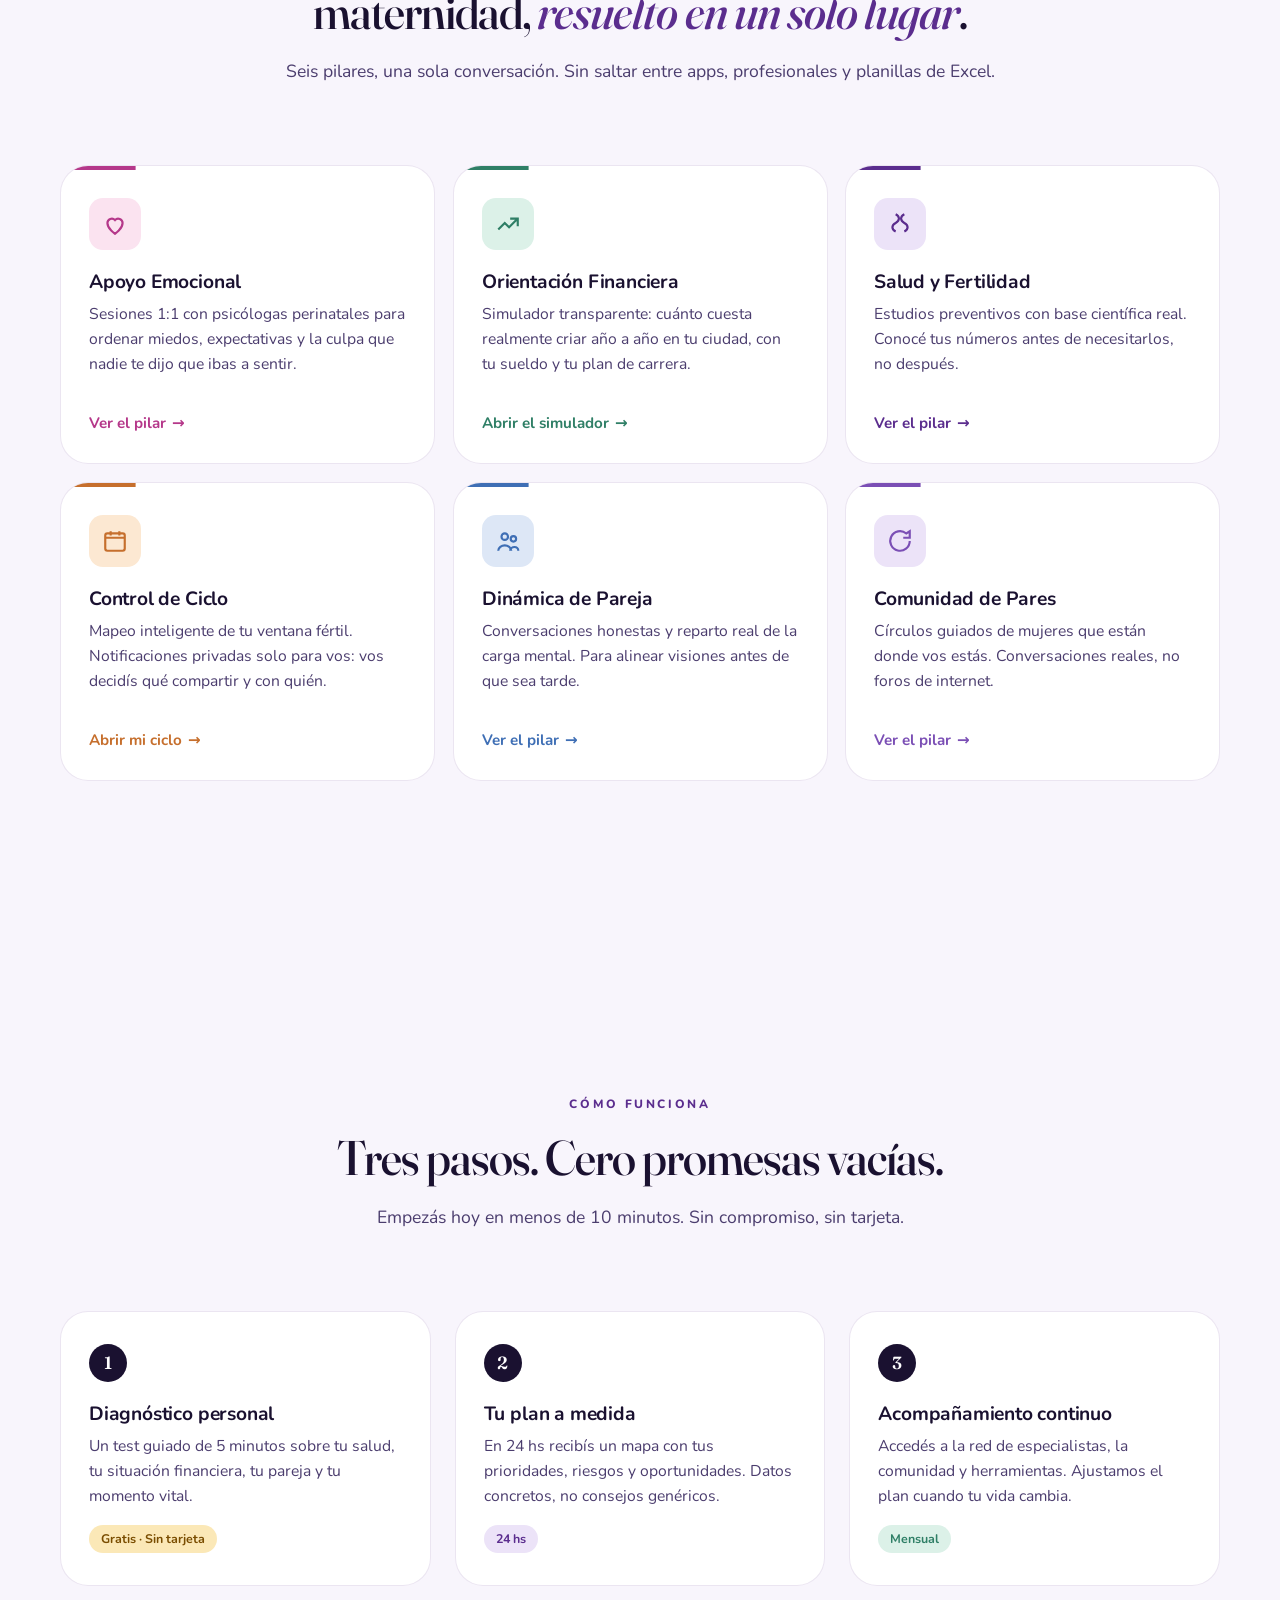
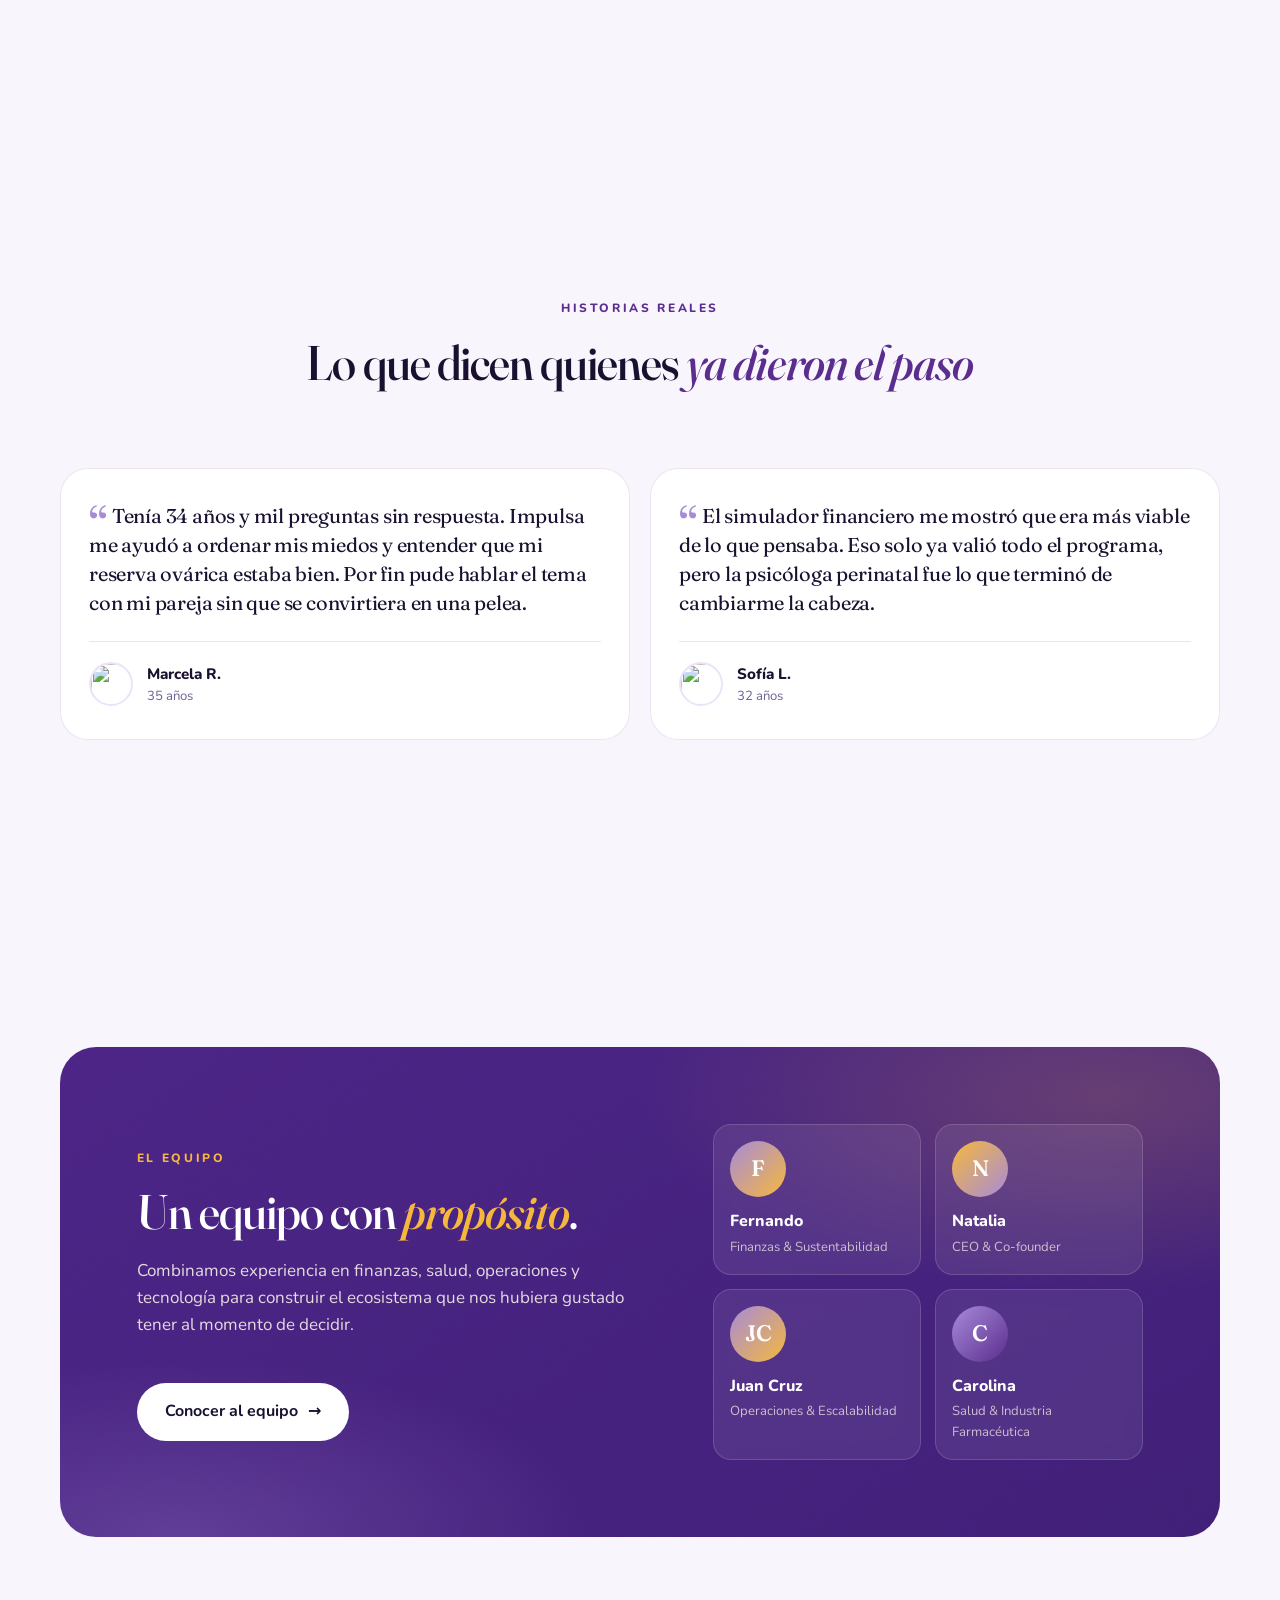
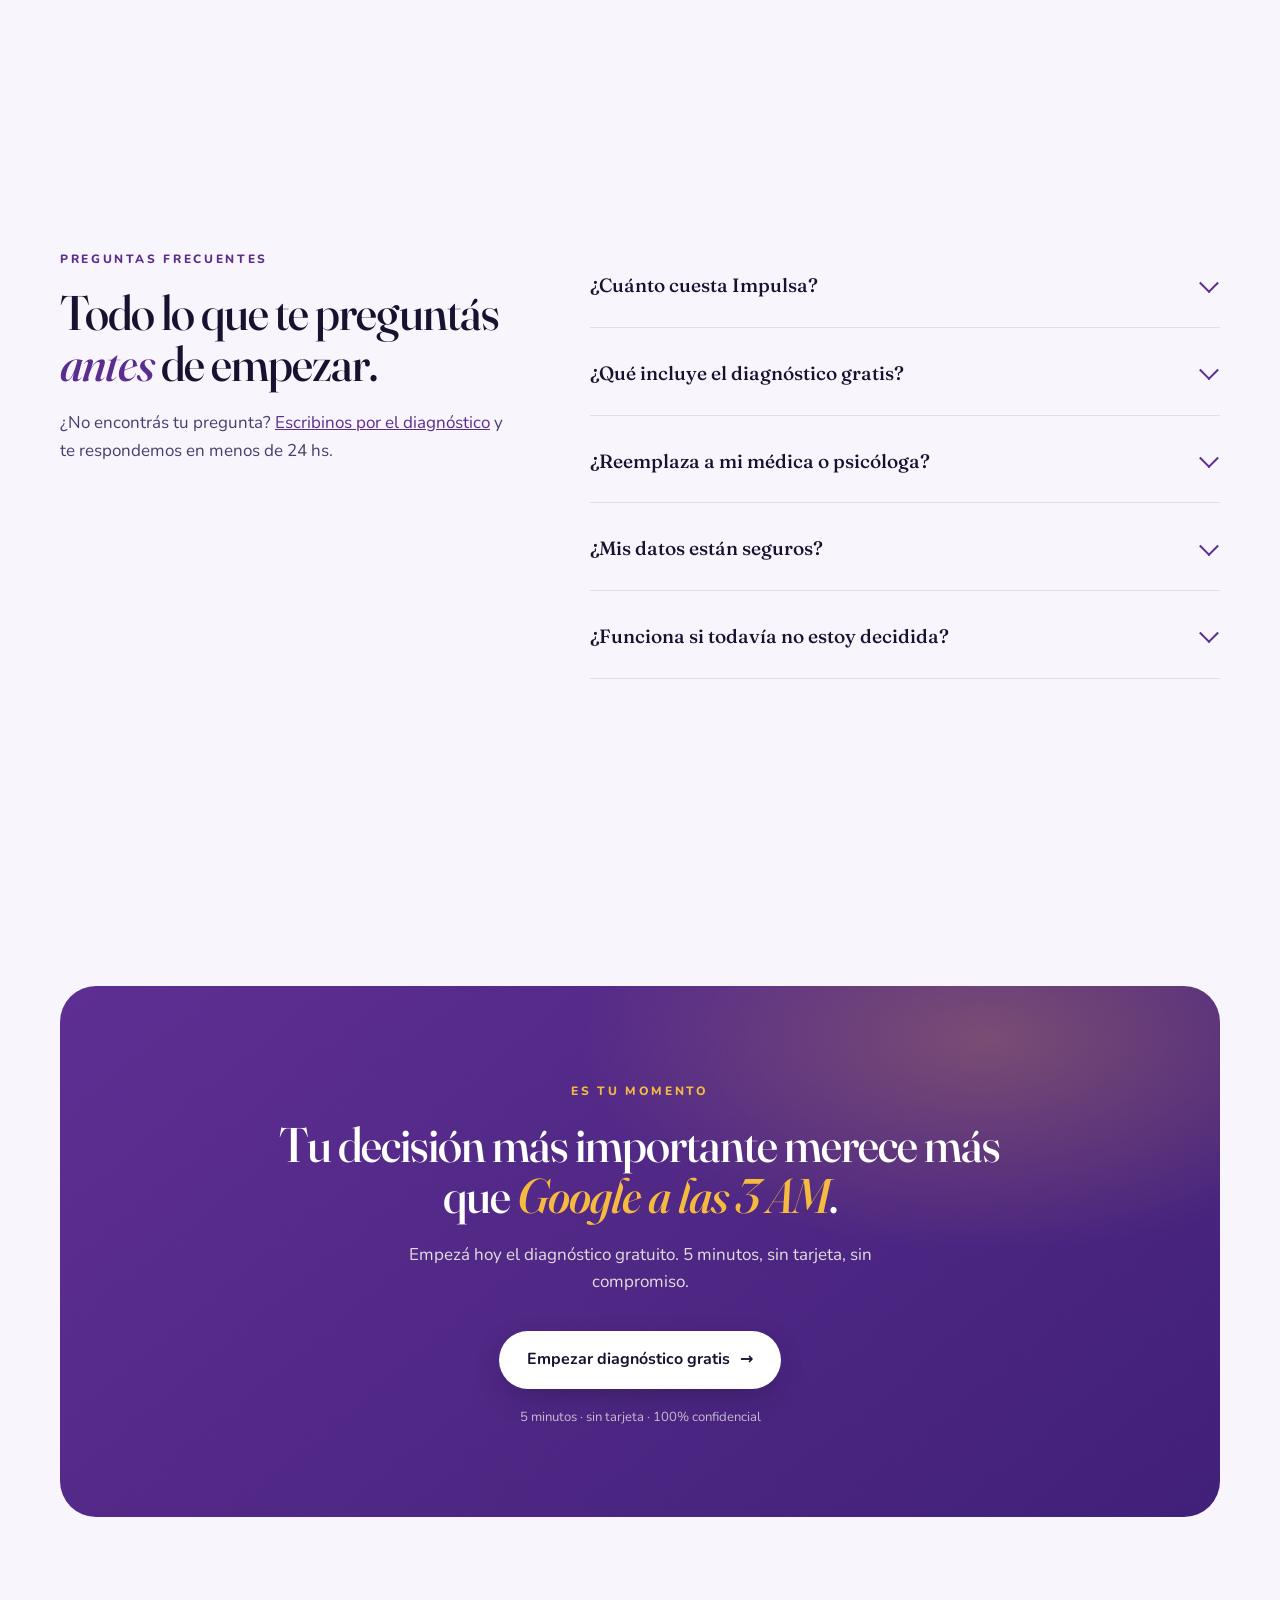
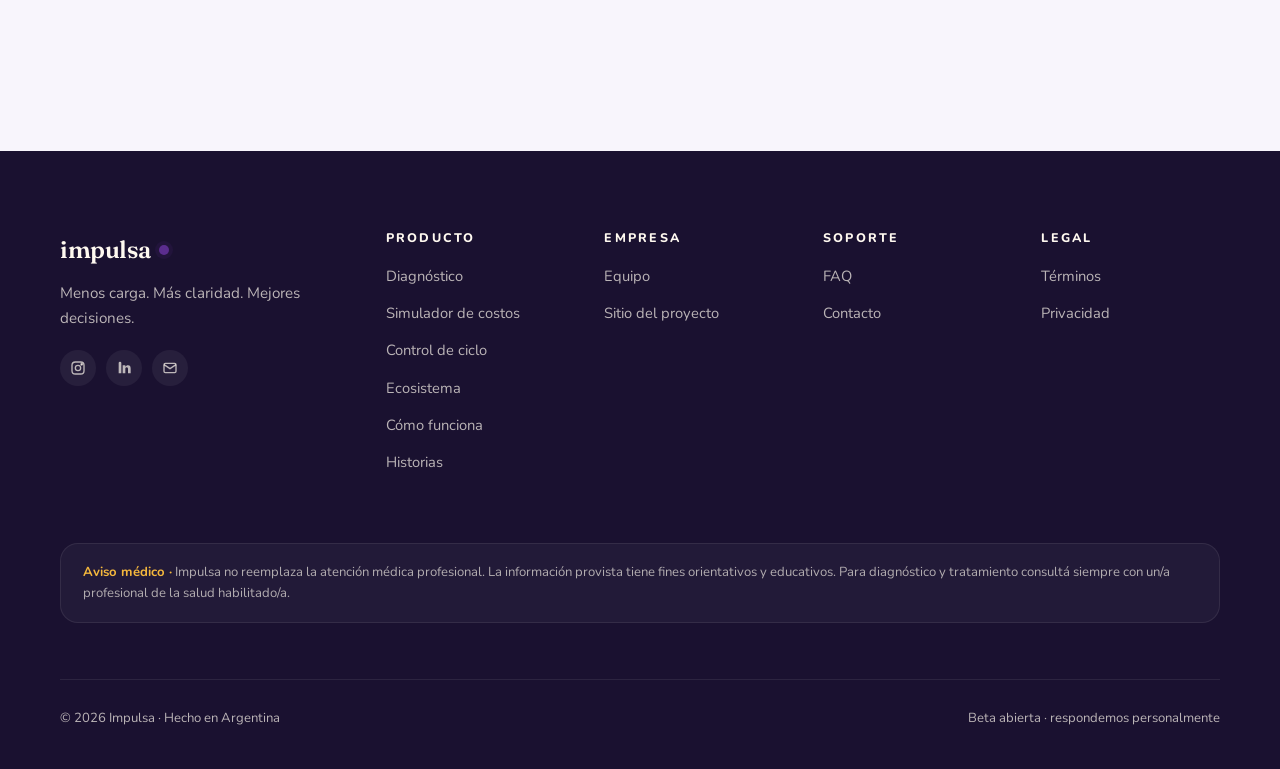
==== commit 1437ac10: "Add files via upload" ====
--- a/index.html
+++ b/index.html
@@ -2001,7 +2001,7 @@
           <span class="more">Ver el pilar <span class="arrow">→</span></span>
         </a>
 
-        <a href="/simulador-impulsa.html" class="eco-card c-fin reveal delay-1">
+        <a href="simulador-impulsa.html" class="eco-card c-fin reveal delay-1">
           <div class="icon"><svg viewBox="0 0 24 24" fill="none" stroke="currentColor" stroke-width="2"><path d="M3 17l6-6 4 4 8-8M14 7h7v7"/></svg></div>
           <h3>Orientación Financiera</h3>
           <p>Simulador transparente: cuánto cuesta realmente criar año a año en tu ciudad, con tu sueldo y tu plan de carrera.</p>
@@ -2015,7 +2015,7 @@
           <span class="more">Ver el pilar <span class="arrow">→</span></span>
         </a>
 
-        <a href="/ciclo-impulsa.html" class="eco-card c-cic reveal delay-3">
+        <a href="ciclo-impulsa.html" class="eco-card c-cic reveal delay-3">
           <div class="icon"><svg viewBox="0 0 24 24" fill="none" stroke="currentColor" stroke-width="2"><rect x="3" y="5" width="18" height="16" rx="2"/><path d="M3 9h18M8 3v4M16 3v4"/></svg></div>
           <h3>Control de Ciclo</h3>
           <p>Mapeo inteligente de tu ventana fértil. Notificaciones privadas solo para vos: vos decidís qué compartir y con quién.</p>
@@ -2125,7 +2125,7 @@
             <div class="team-mem">
               <div class="av" style="background: linear-gradient(135deg, var(--gold), var(--purple-300));">N</div>
               <div class="nm">Natalia</div>
-              <div class="rl">Modelo &amp; Operaciones</div>
+              <div class="rl">CEO &amp; Co-founder</div>
             </div>
             <div class="team-mem">
               <div class="av">JC</div>
@@ -2209,8 +2209,8 @@
           <h4>Producto</h4>
           <ul>
             <li><a href="#" data-open-diag>Diagnóstico</a></li>
-            <li><a href="/simulador-impulsa.html">Simulador de costos</a></li>
-            <li><a href="/ciclo-impulsa.html">Control de ciclo</a></li>
+            <li><a href="simulador-impulsa.html">Simulador de costos</a></li>
+            <li><a href="ciclo-impulsa.html">Control de ciclo</a></li>
             <li><a href="#ecosistema">Ecosistema</a></li>
             <li><a href="#como-funciona">Cómo funciona</a></li>
             <li><a href="#historias">Historias</a></li>
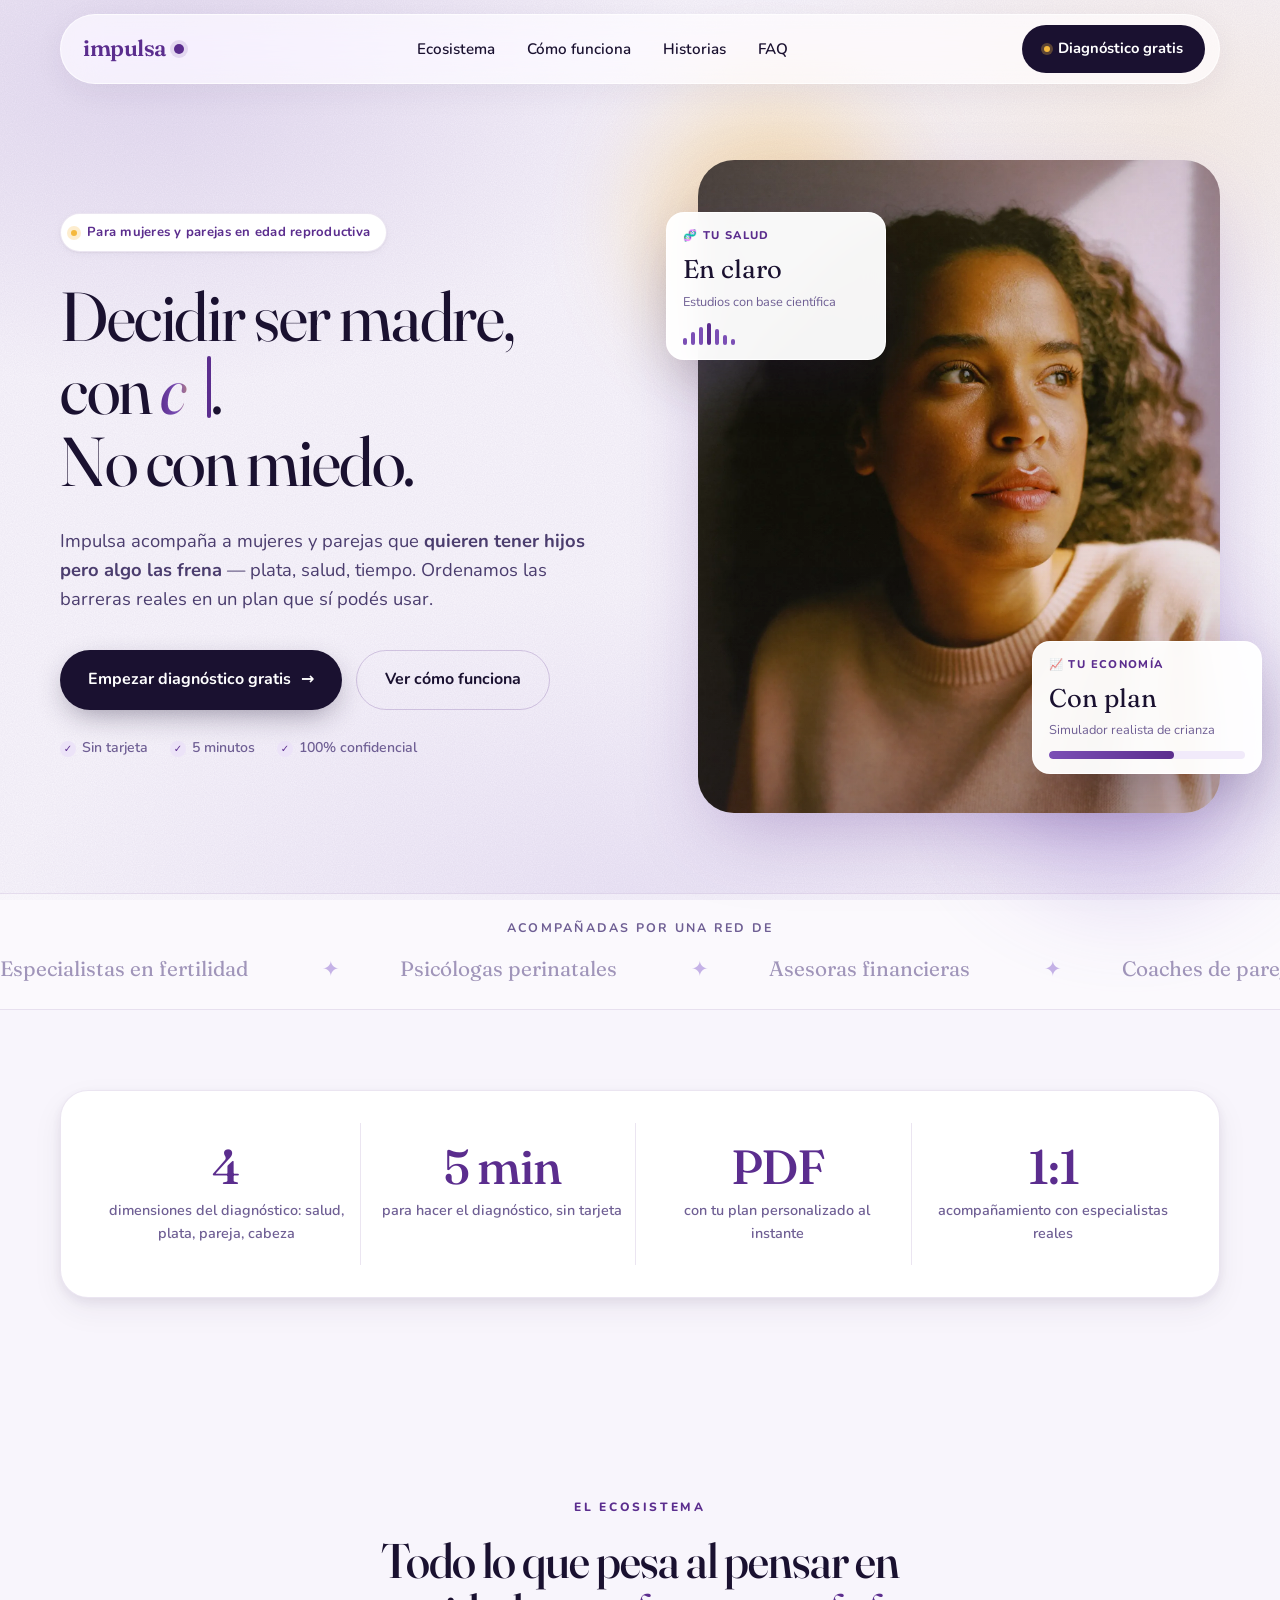
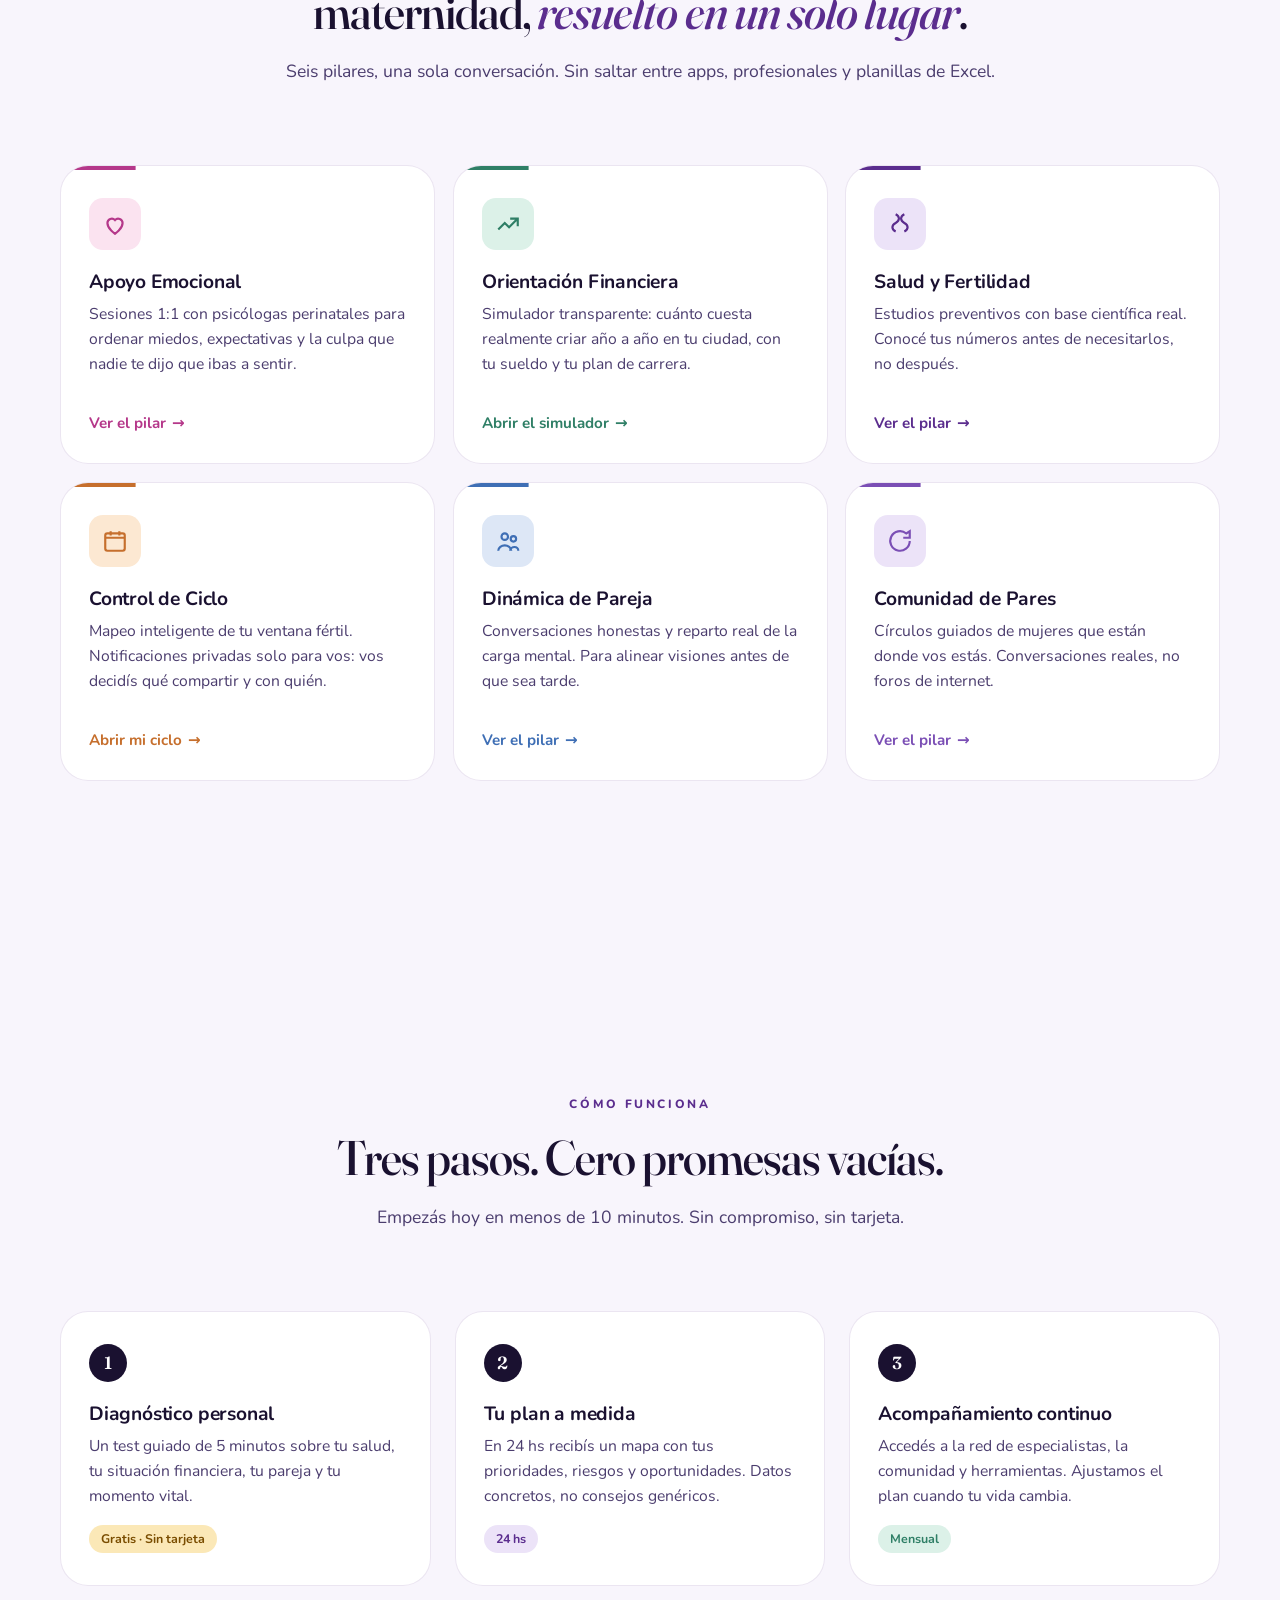
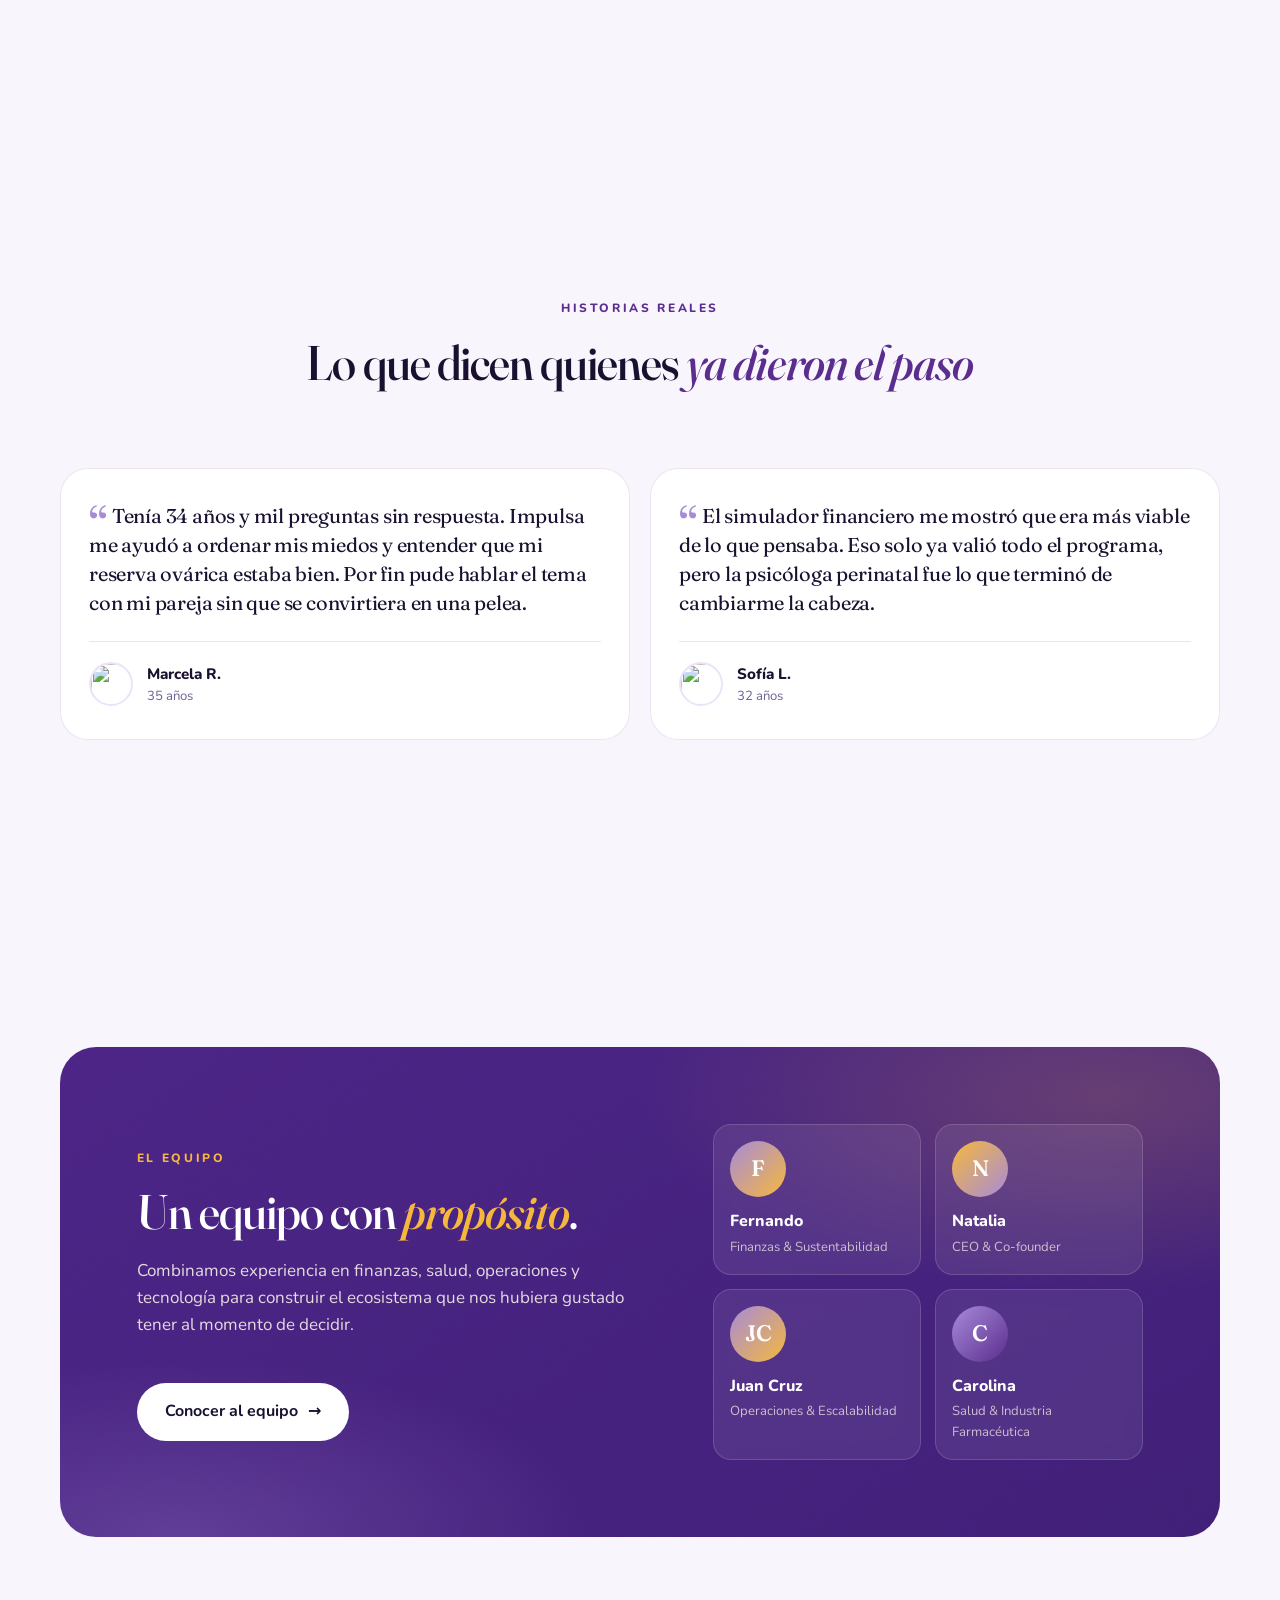
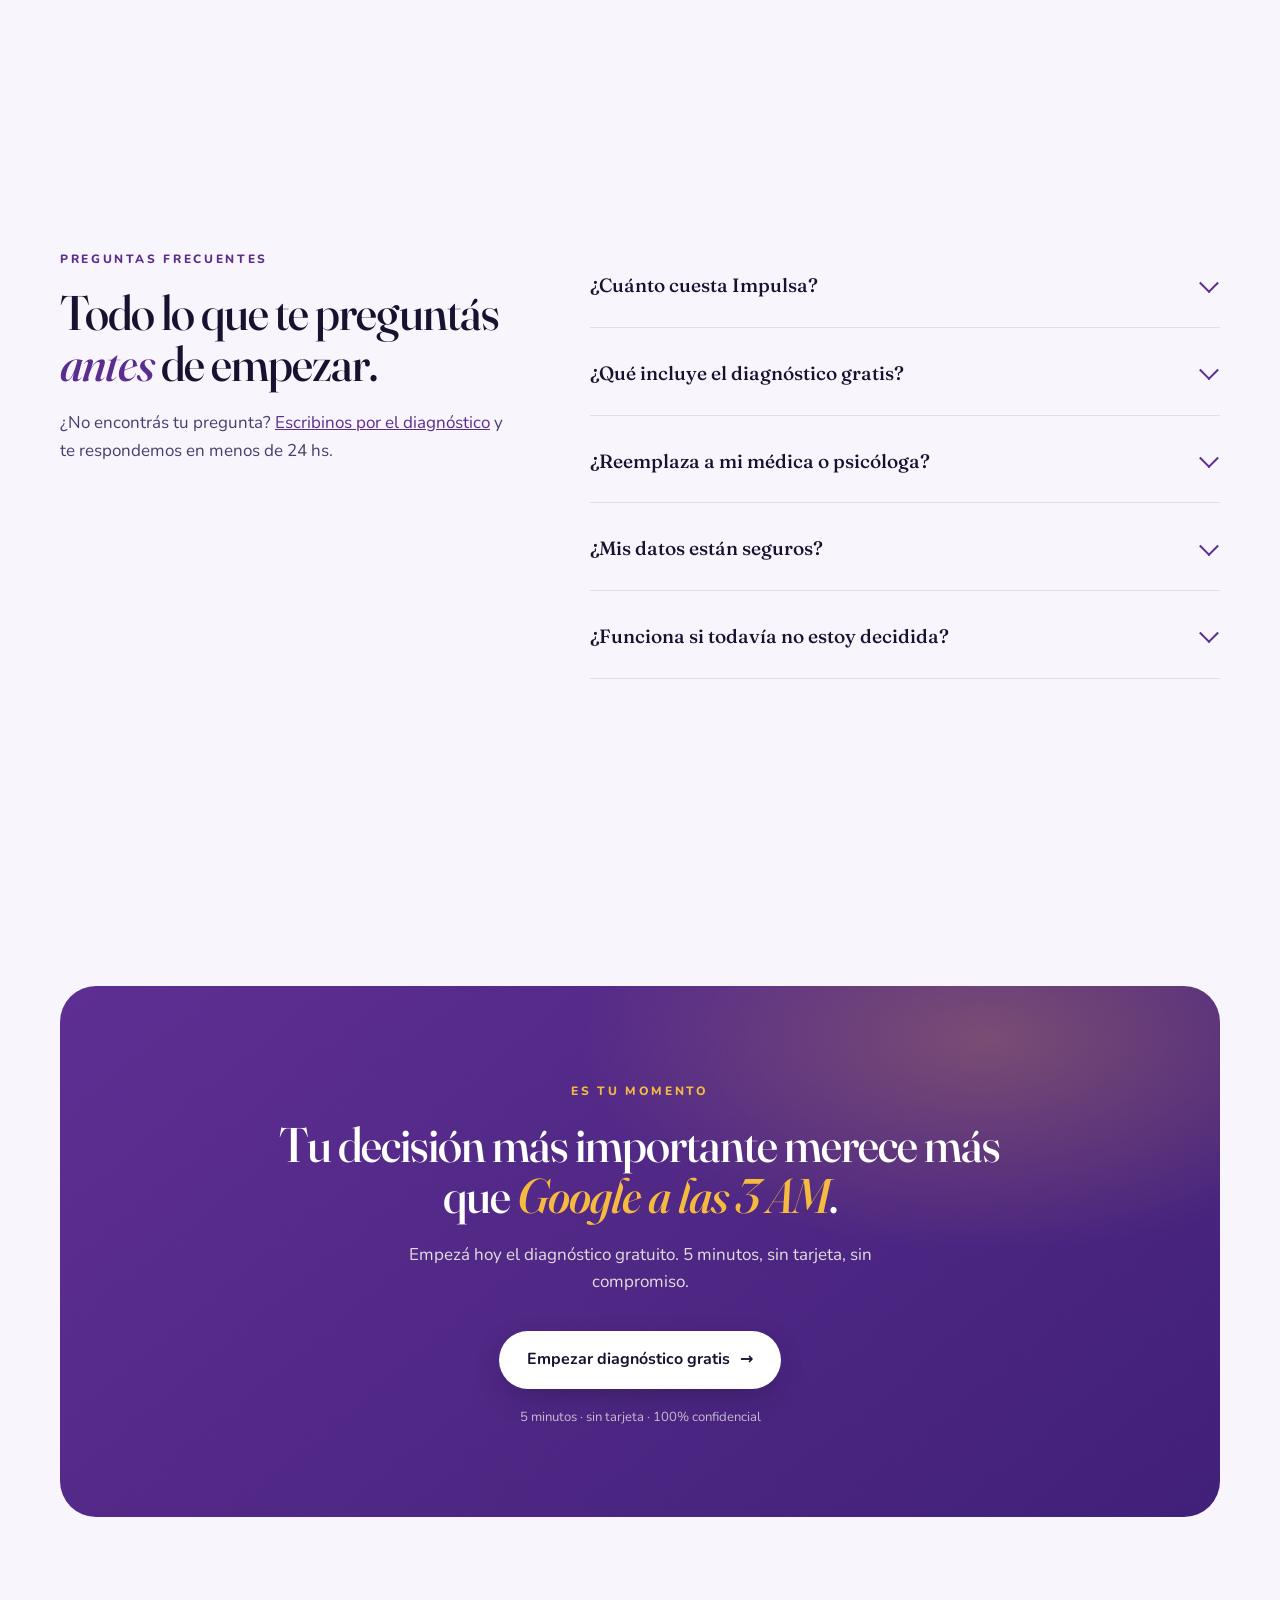
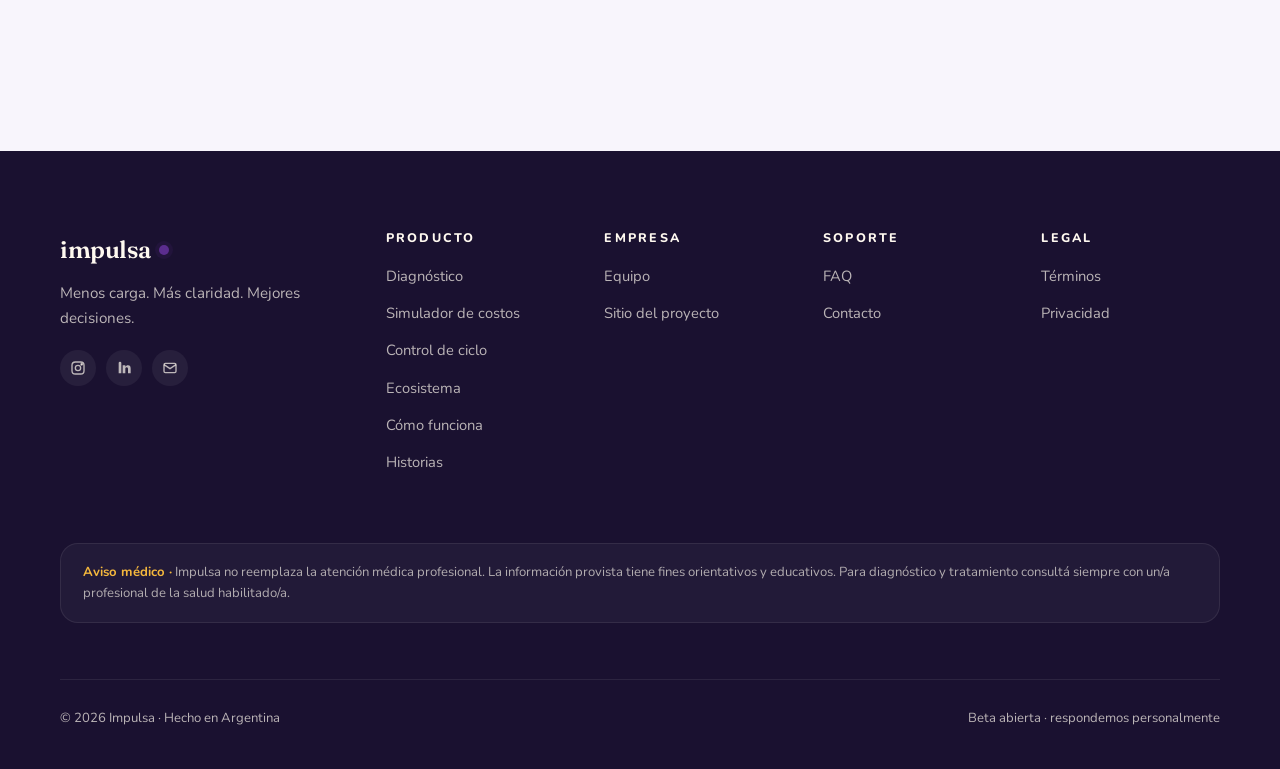
==== commit 6729680e: "Add files via upload" ====
--- a/index.html
+++ b/index.html
@@ -1413,13 +1413,17 @@
       box-shadow: -12px 0 40px -8px rgba(26,17,48,.25);
       overflow-y: auto;
       display: flex; flex-direction: column;
-      animation: drawerSlideIn .42s var(--ease-spring);
+      animation: drawerSlideIn .42s var(--ease-spring) both;
       --accent: var(--purple-500);
       --accent-bg: var(--purple-100);
+      -webkit-font-smoothing: antialiased;
+      -moz-osx-font-smoothing: grayscale;
+      transform: translateZ(0);
+      will-change: auto;
     }
     @keyframes drawerSlideIn {
-      from { transform: translateX(40px); opacity: .6; }
-      to   { transform: none; opacity: 1; }
+      from { transform: translate3d(40px, 0, 0); opacity: .6; }
+      to   { transform: translateZ(0); opacity: 1; }
     }
     .eco-drawer-close {
       position: absolute; top: 16px; right: 16px;
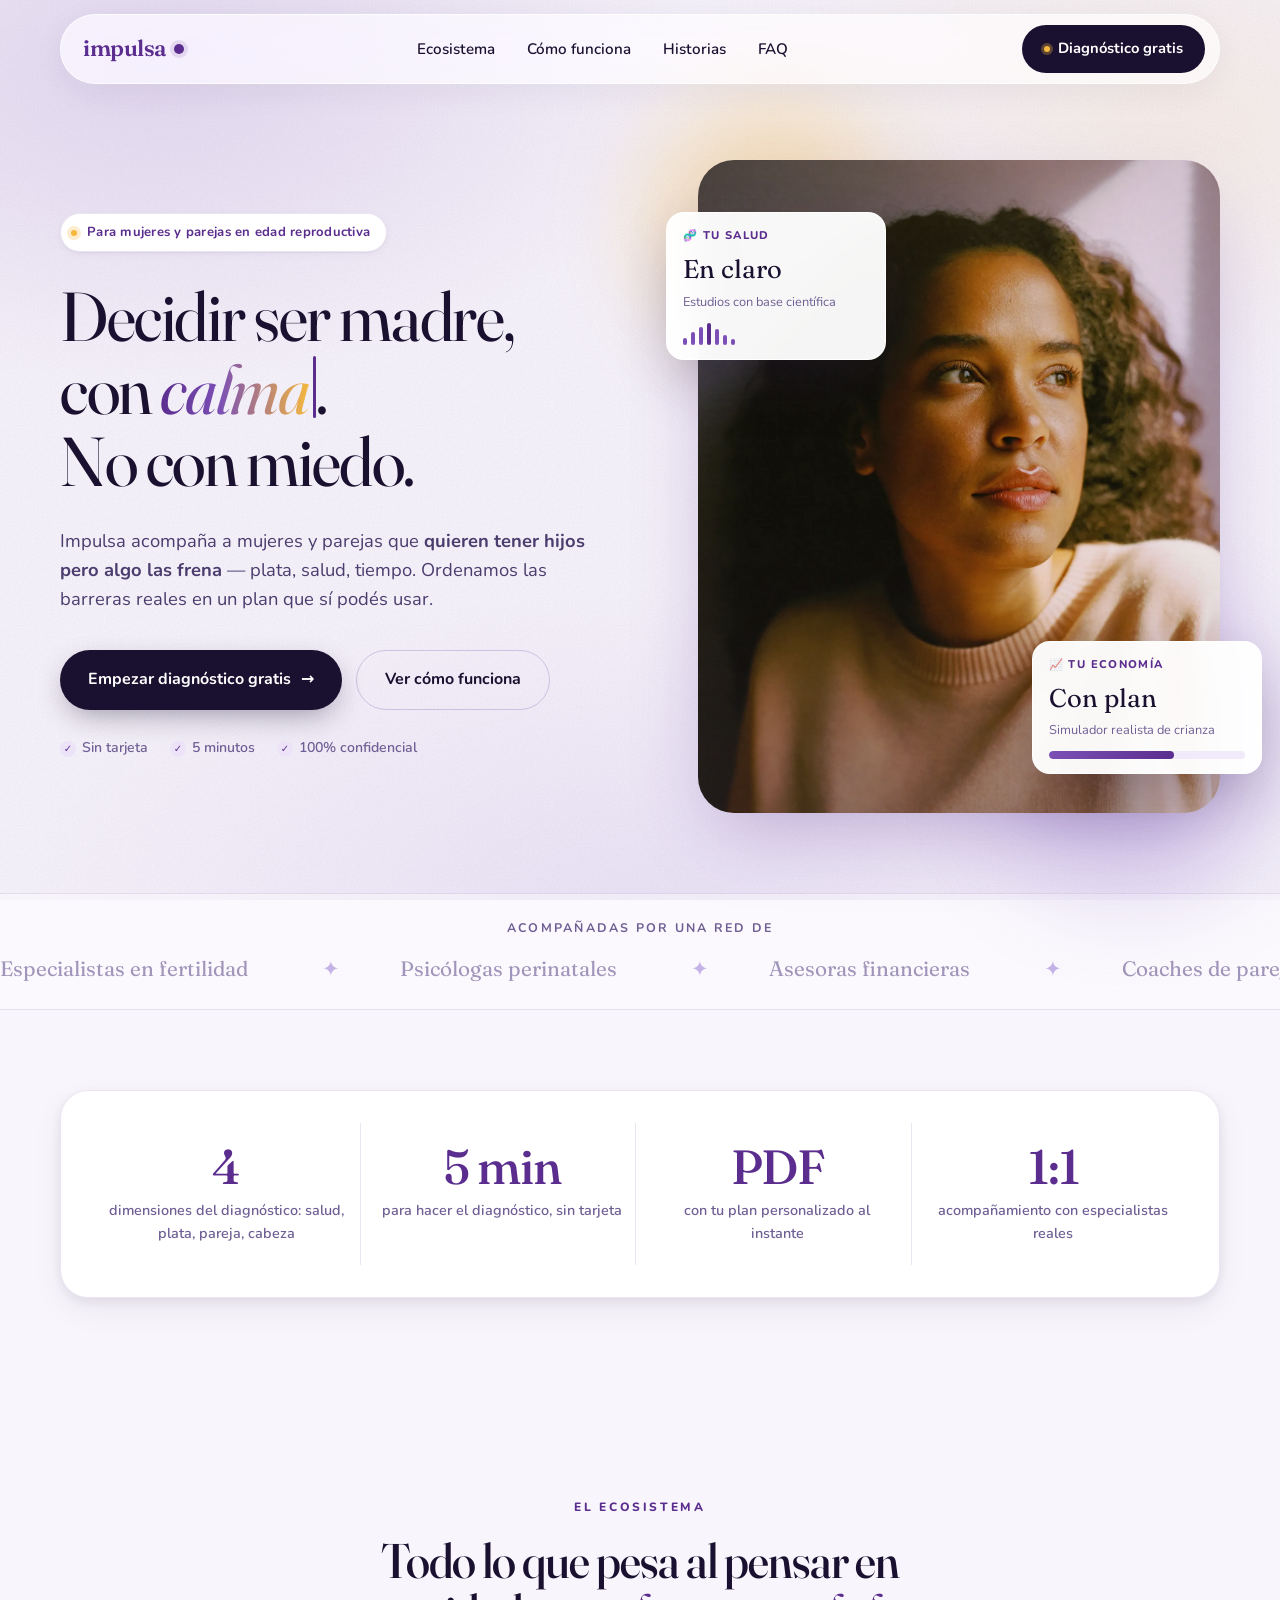
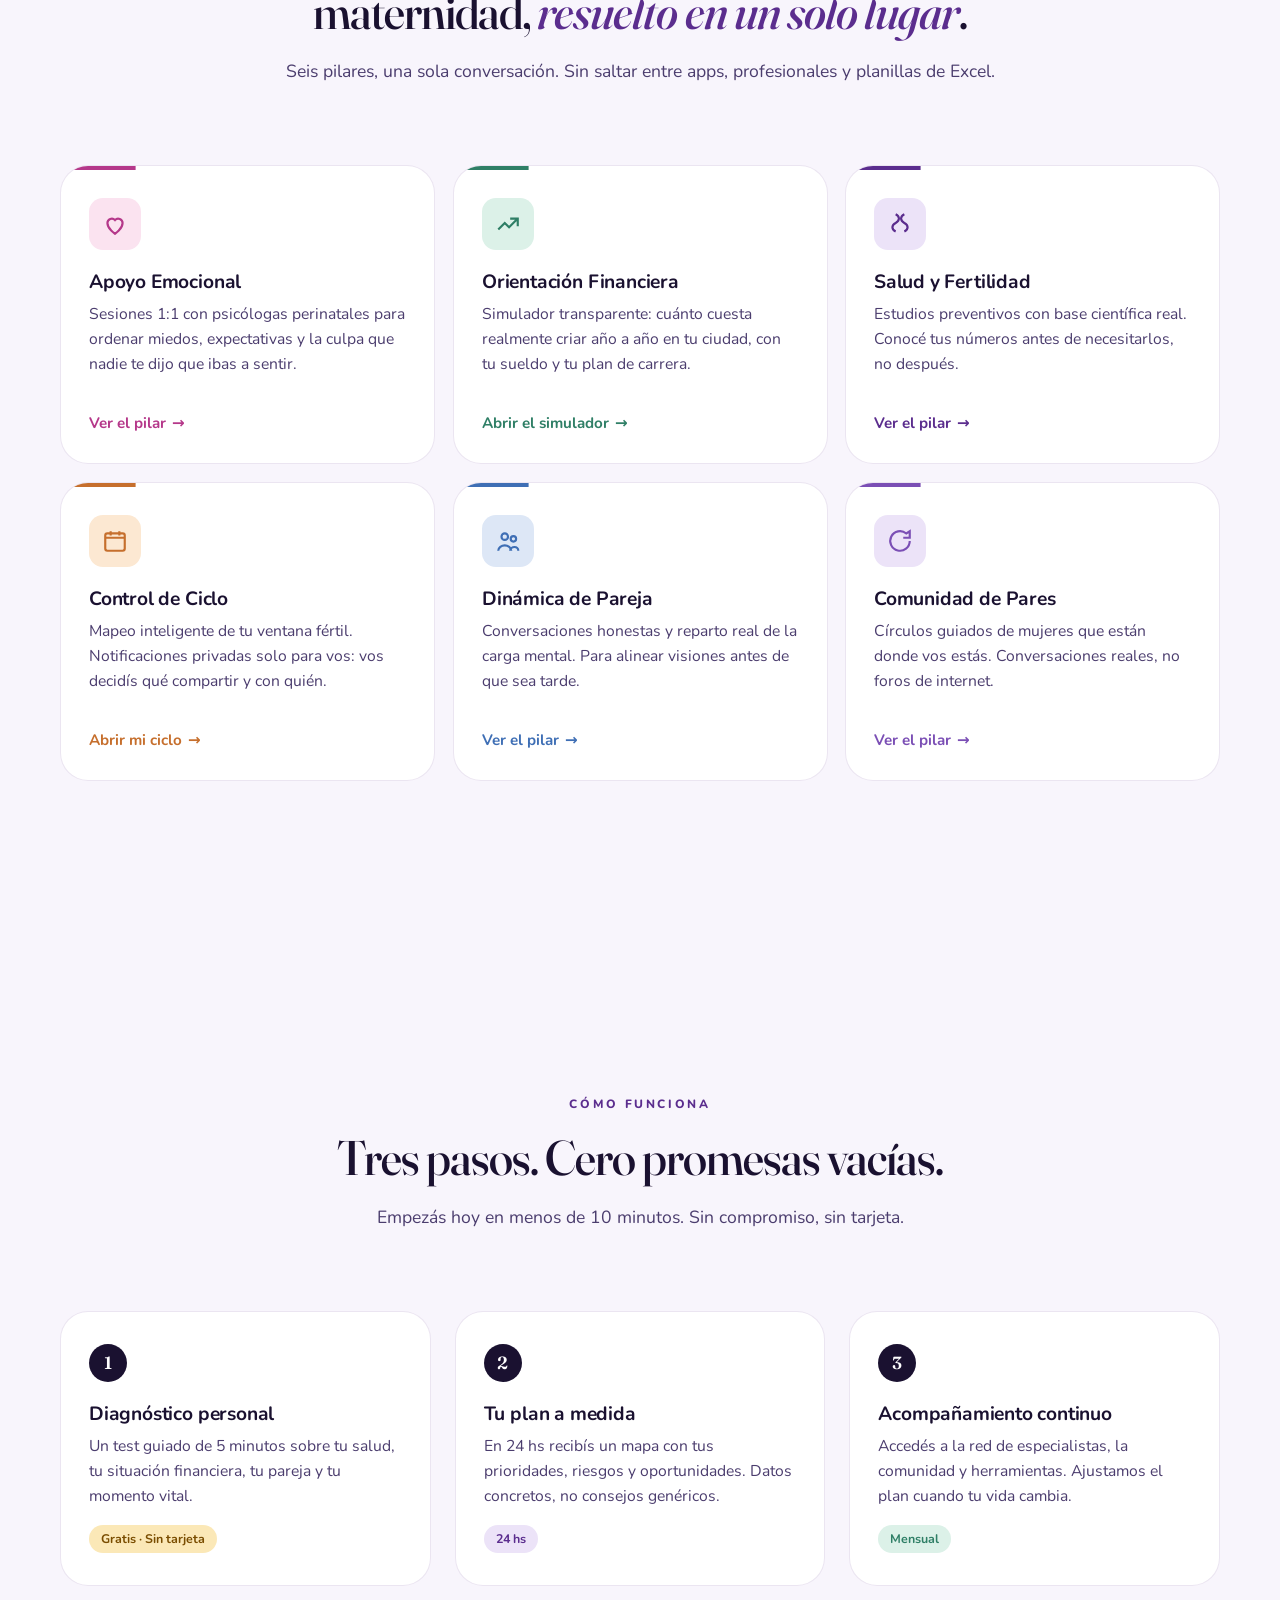
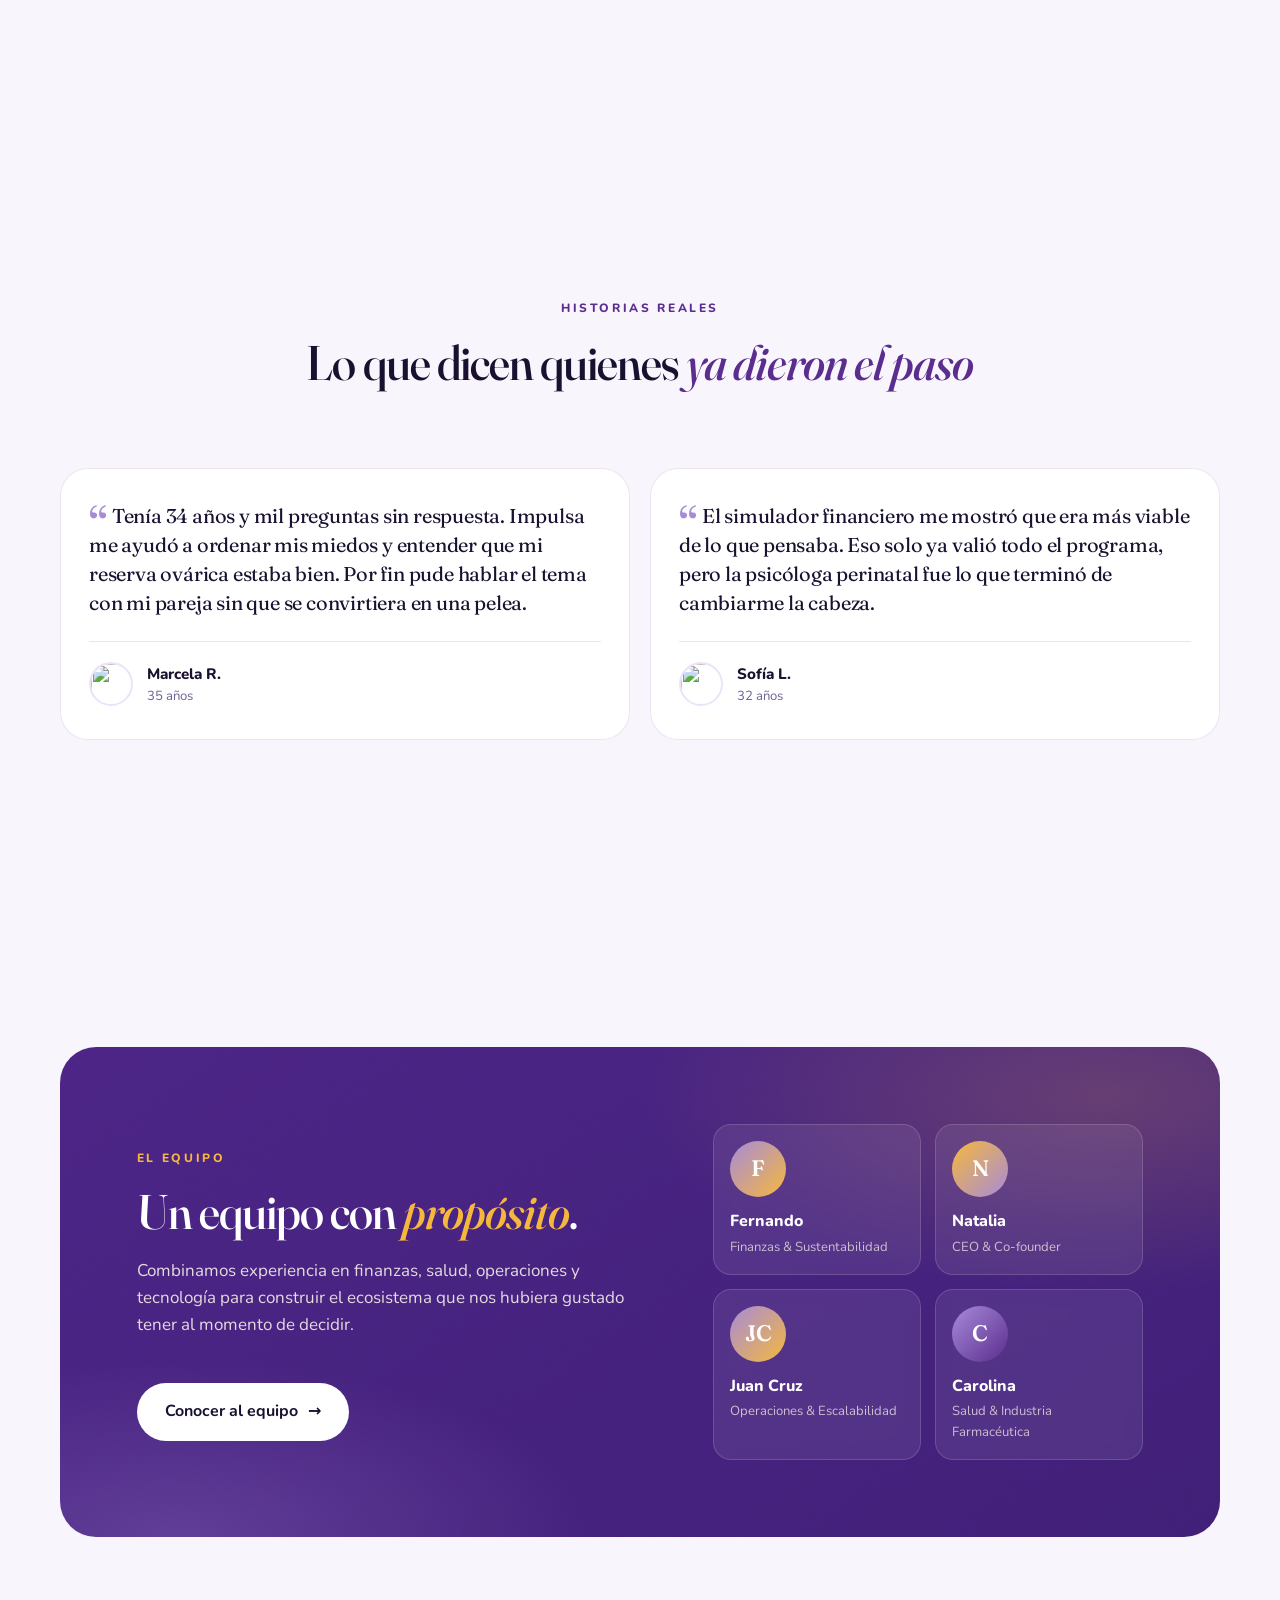
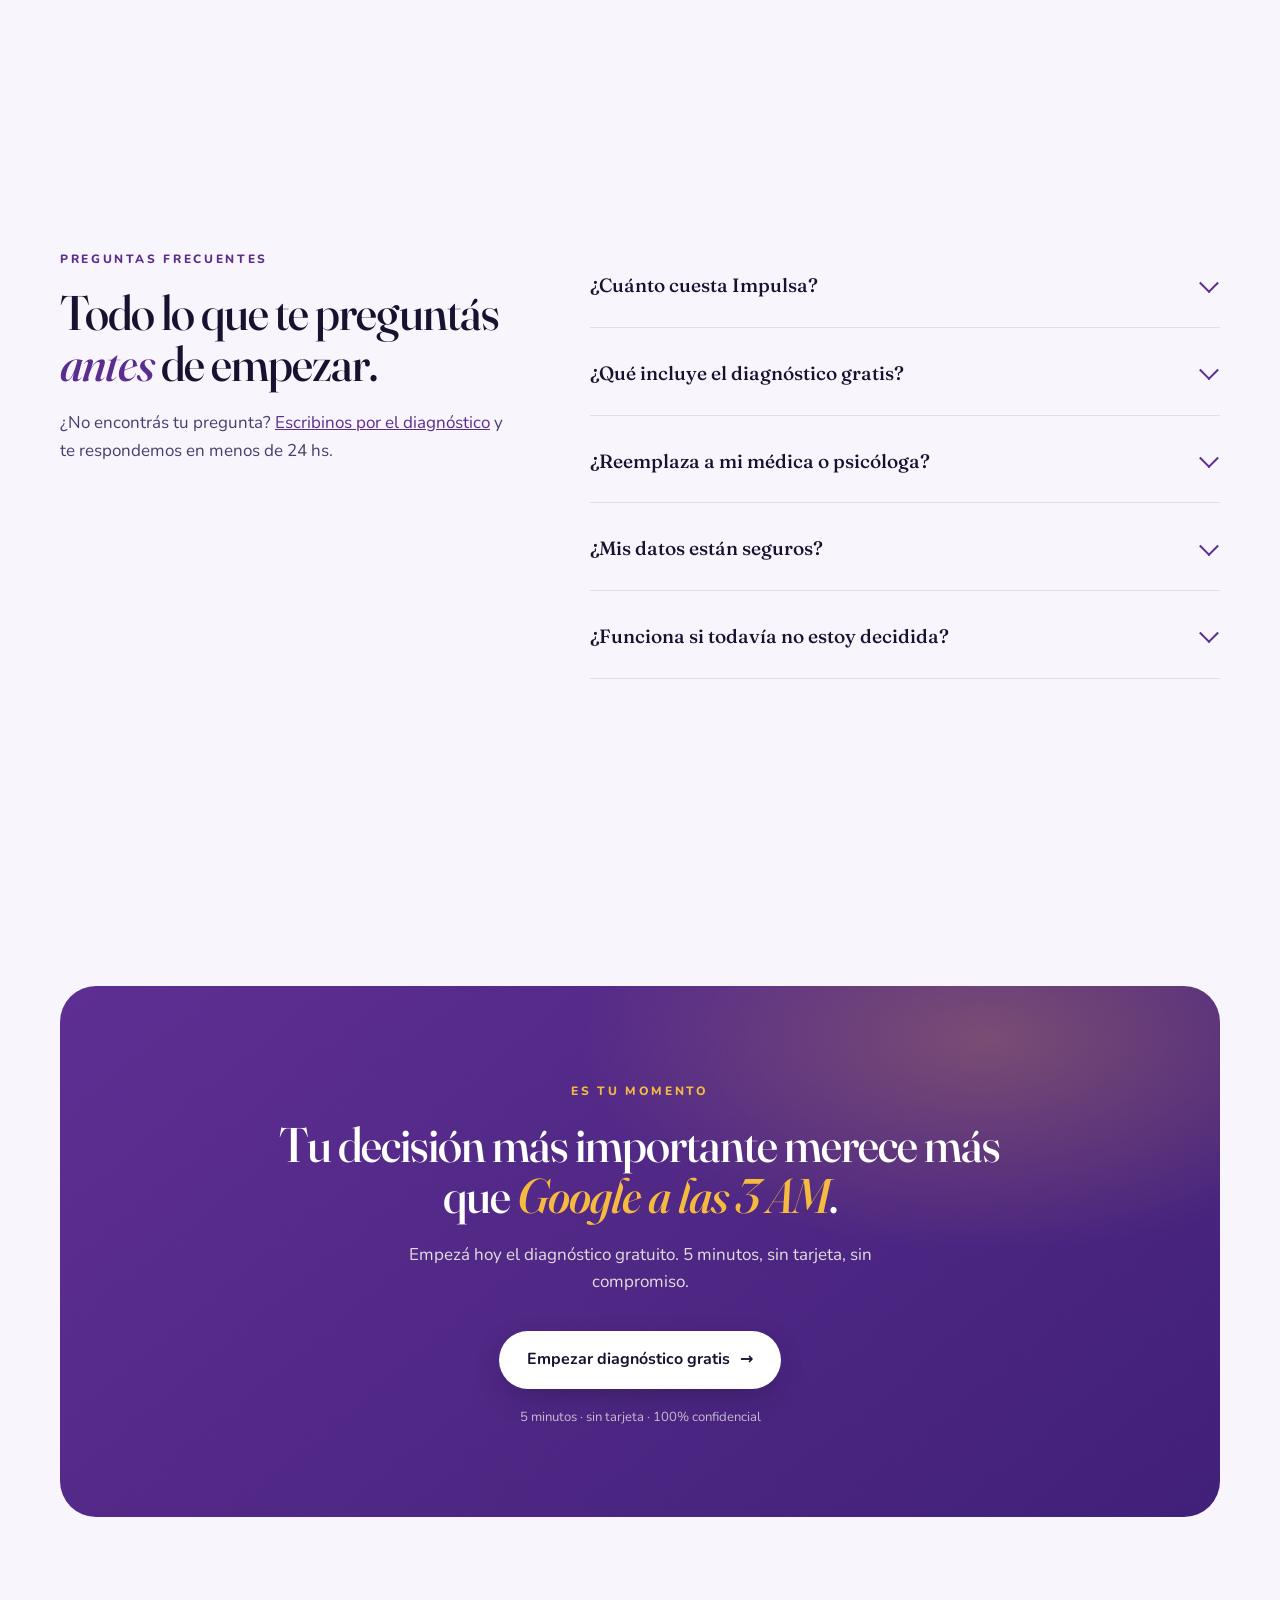
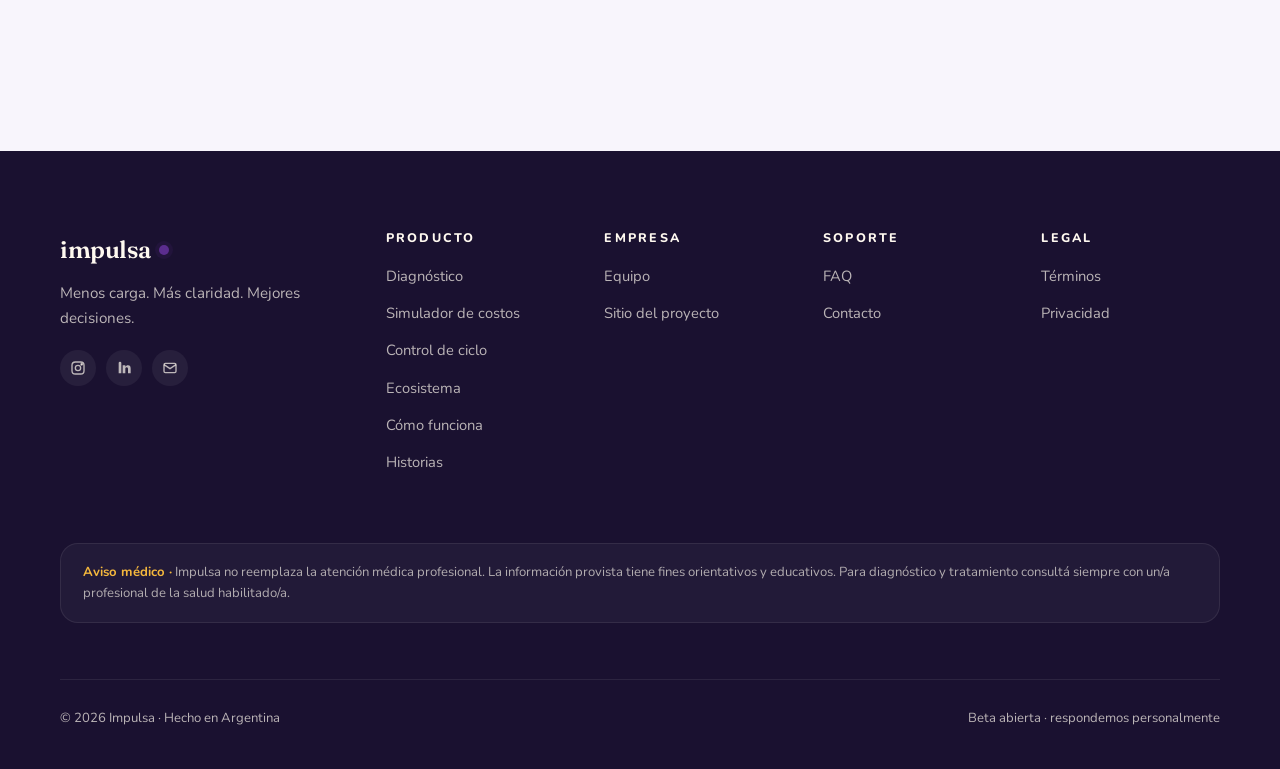
==== commit 3c579847: "Add files via upload" ====
--- a/index.html
+++ b/index.html
@@ -1400,30 +1400,28 @@
     }
     .eco-drawer.is-open { display: block; }
     .eco-drawer-backdrop {
-      position: absolute; inset: 0;
+      position: fixed; inset: 0;
       background: rgba(26,17,48,.45);
       backdrop-filter: blur(8px);
       -webkit-backdrop-filter: blur(8px);
       animation: fadeIn .25s var(--ease-out);
+      z-index: 151;
     }
     .eco-drawer-panel {
-      position: absolute; top: 0; right: 0; bottom: 0;
+      position: fixed; top: 0; right: 0; bottom: 0;
       width: 100%; max-width: 540px;
       background: var(--white);
       box-shadow: -12px 0 40px -8px rgba(26,17,48,.25);
       overflow-y: auto;
       display: flex; flex-direction: column;
-      animation: drawerSlideIn .42s var(--ease-spring) both;
+      animation: drawerSlideIn .42s var(--ease-spring);
       --accent: var(--purple-500);
       --accent-bg: var(--purple-100);
-      -webkit-font-smoothing: antialiased;
-      -moz-osx-font-smoothing: grayscale;
-      transform: translateZ(0);
-      will-change: auto;
+      z-index: 152;
     }
     @keyframes drawerSlideIn {
-      from { transform: translate3d(40px, 0, 0); opacity: .6; }
-      to   { transform: translateZ(0); opacity: 1; }
+      from { transform: translateX(40px); opacity: .6; }
+      to   { transform: none; opacity: 1; }
     }
     .eco-drawer-close {
       position: absolute; top: 16px; right: 16px;
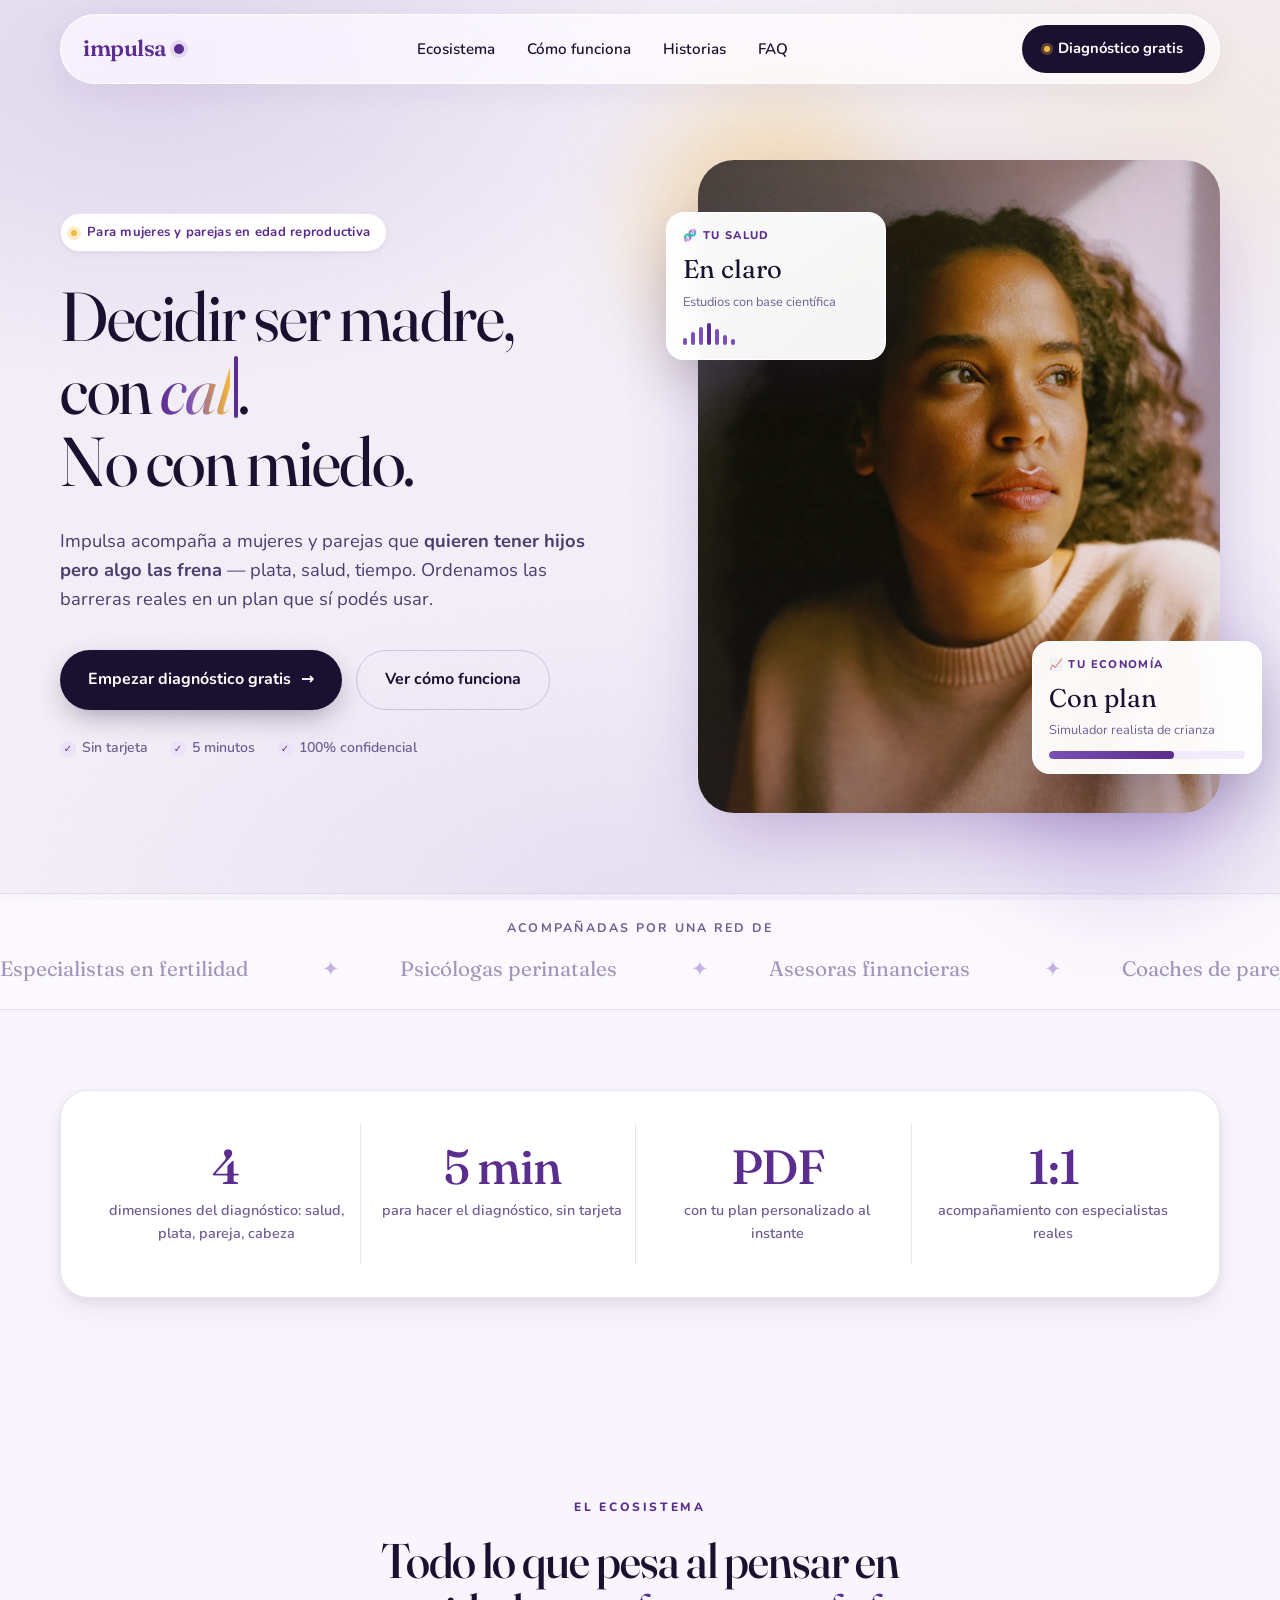
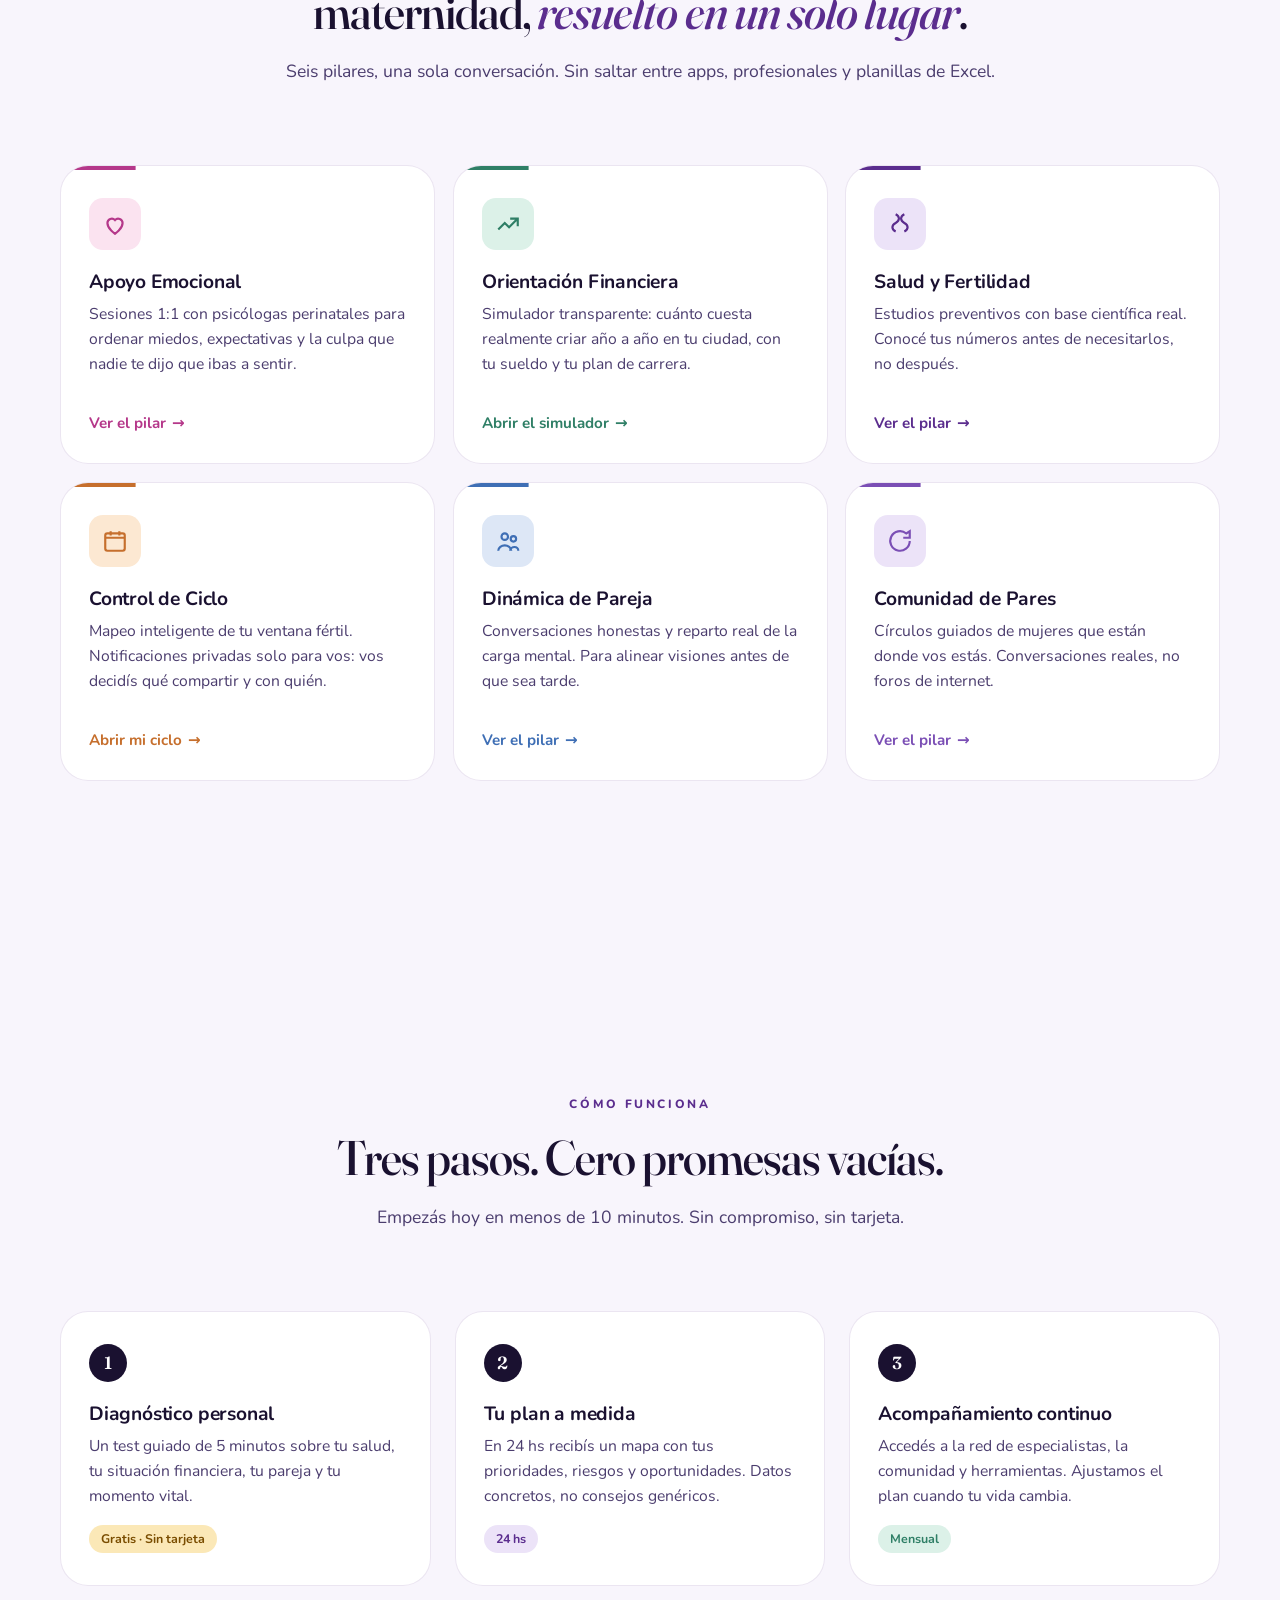
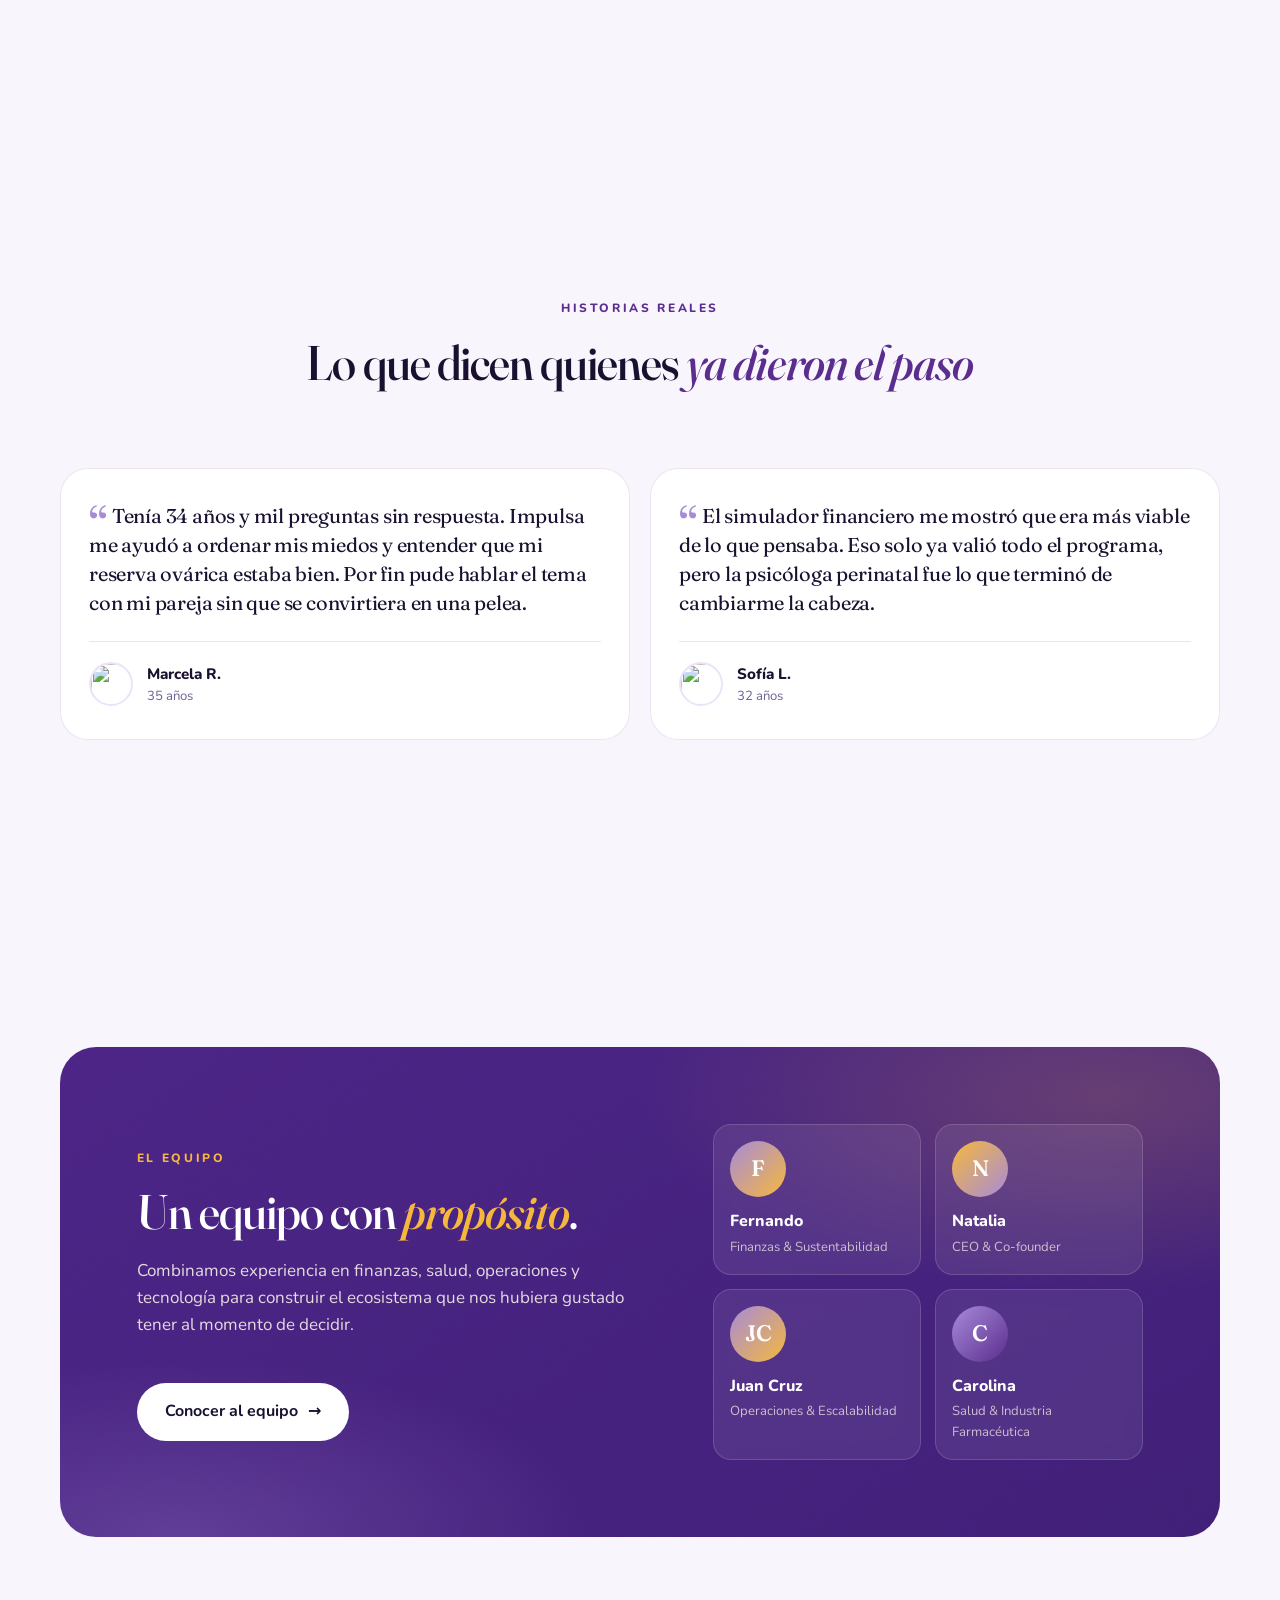
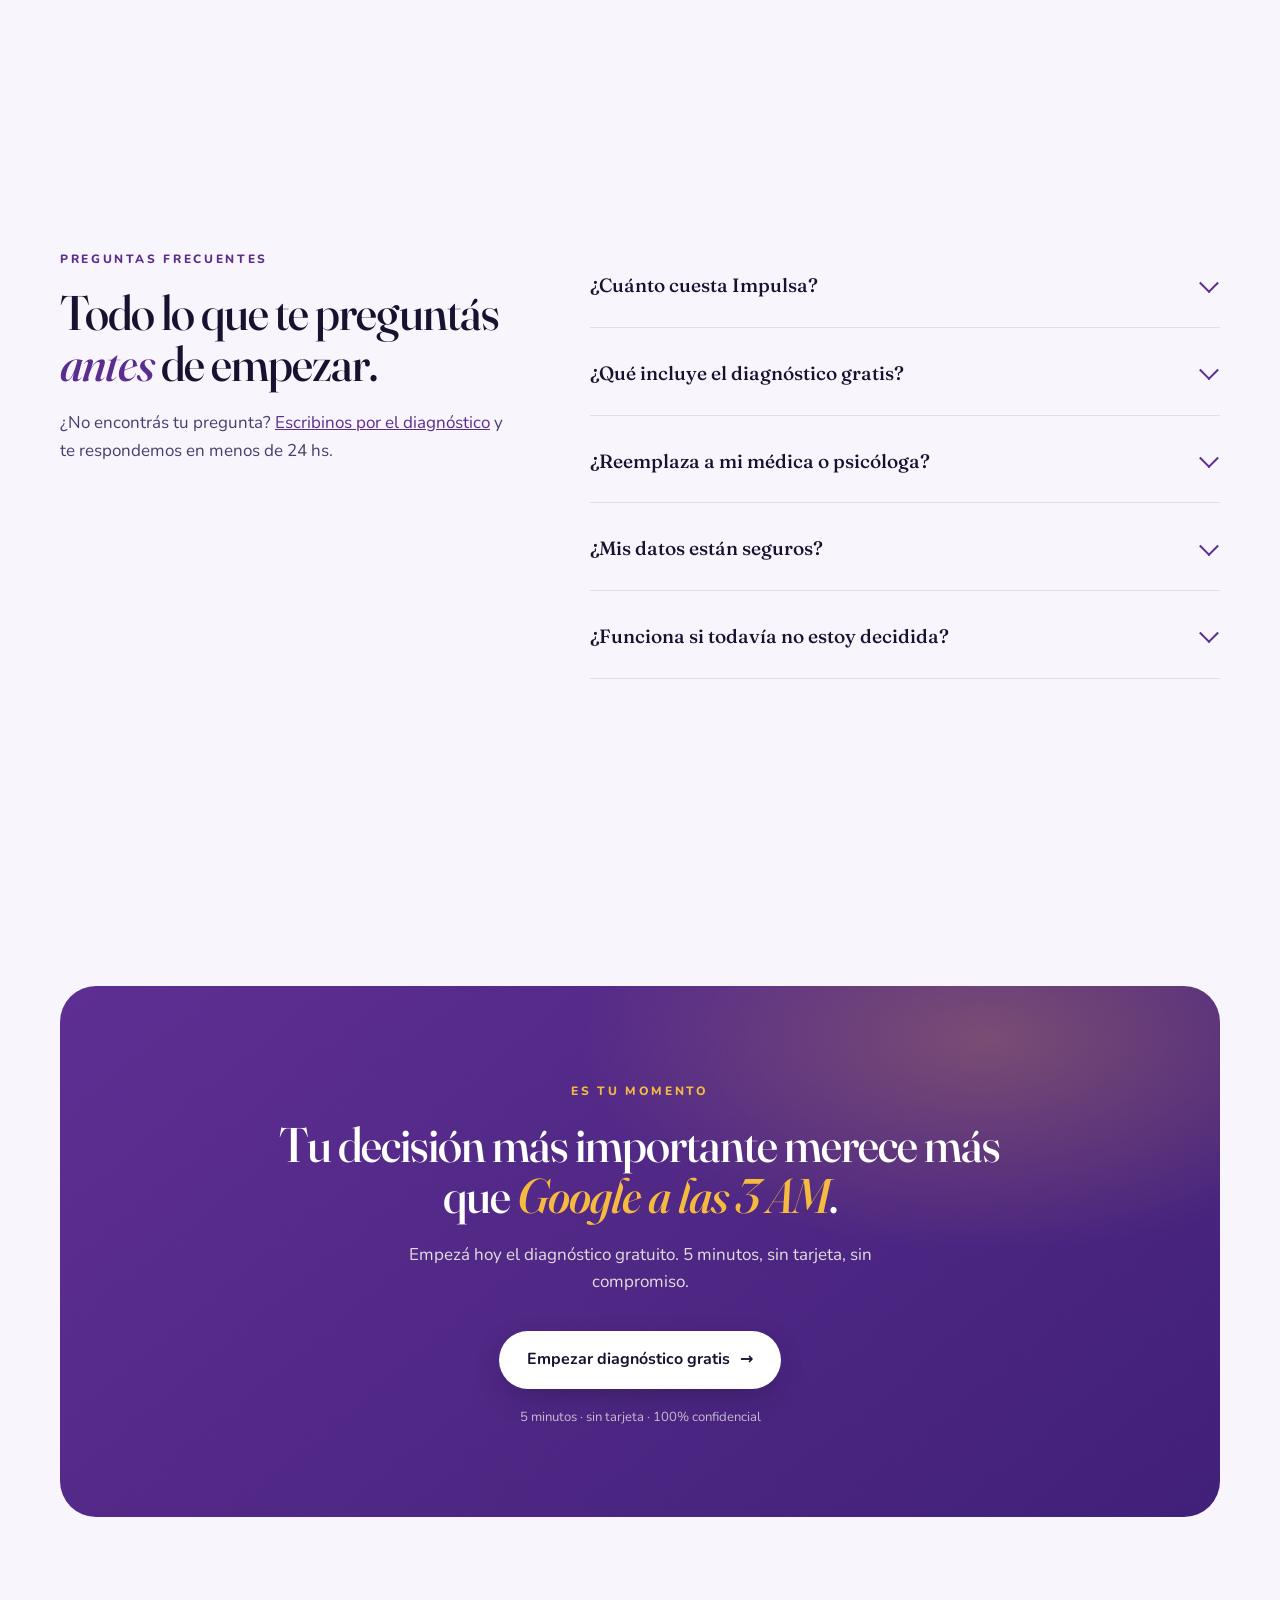
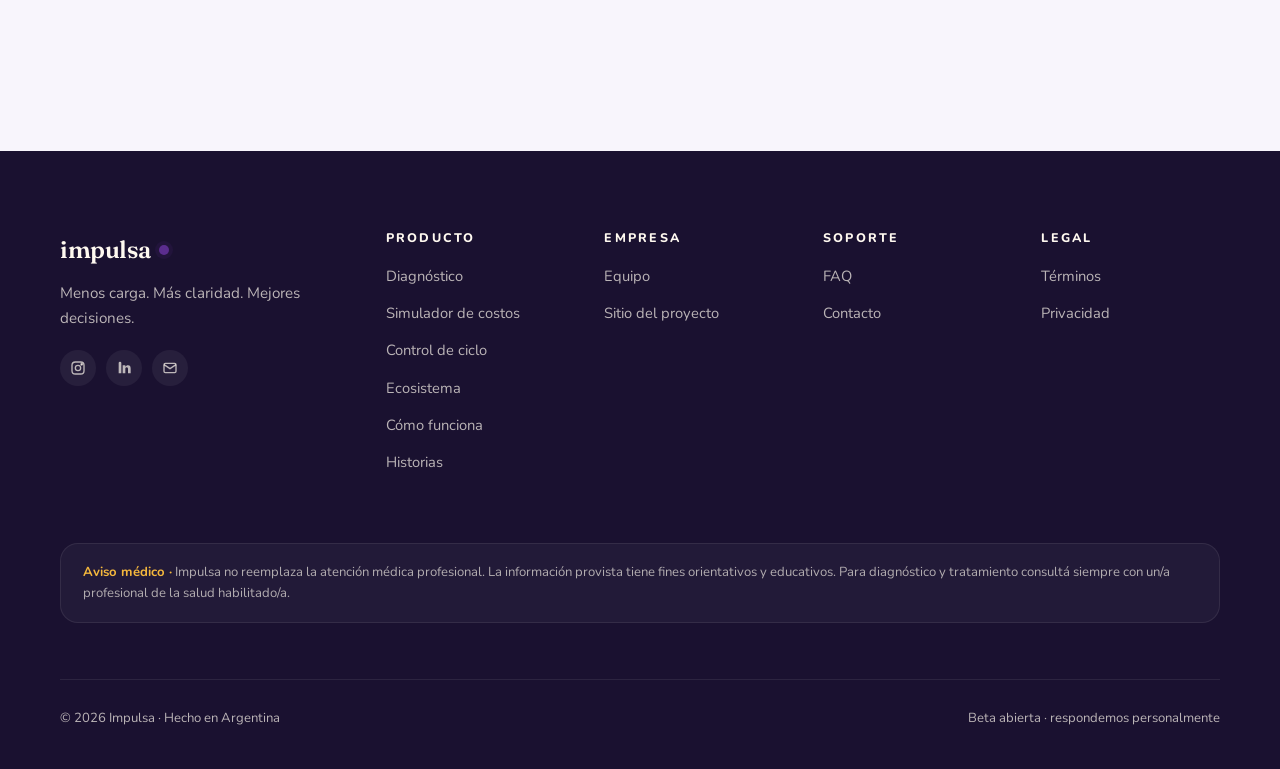
==== commit 1b4b26b5: "Add files via upload" ====
--- a/index.html
+++ b/index.html
@@ -1400,15 +1400,12 @@
     }
     .eco-drawer.is-open { display: block; }
     .eco-drawer-backdrop {
-      position: fixed; inset: 0;
-      background: rgba(26,17,48,.45);
-      backdrop-filter: blur(8px);
-      -webkit-backdrop-filter: blur(8px);
+      position: absolute; inset: 0;
+      background: rgba(26,17,48,.55);
       animation: fadeIn .25s var(--ease-out);
-      z-index: 151;
     }
     .eco-drawer-panel {
-      position: fixed; top: 0; right: 0; bottom: 0;
+      position: absolute; top: 0; right: 0; bottom: 0;
       width: 100%; max-width: 540px;
       background: var(--white);
       box-shadow: -12px 0 40px -8px rgba(26,17,48,.25);
@@ -1417,7 +1414,6 @@
       animation: drawerSlideIn .42s var(--ease-spring);
       --accent: var(--purple-500);
       --accent-bg: var(--purple-100);
-      z-index: 152;
     }
     @keyframes drawerSlideIn {
       from { transform: translateX(40px); opacity: .6; }
